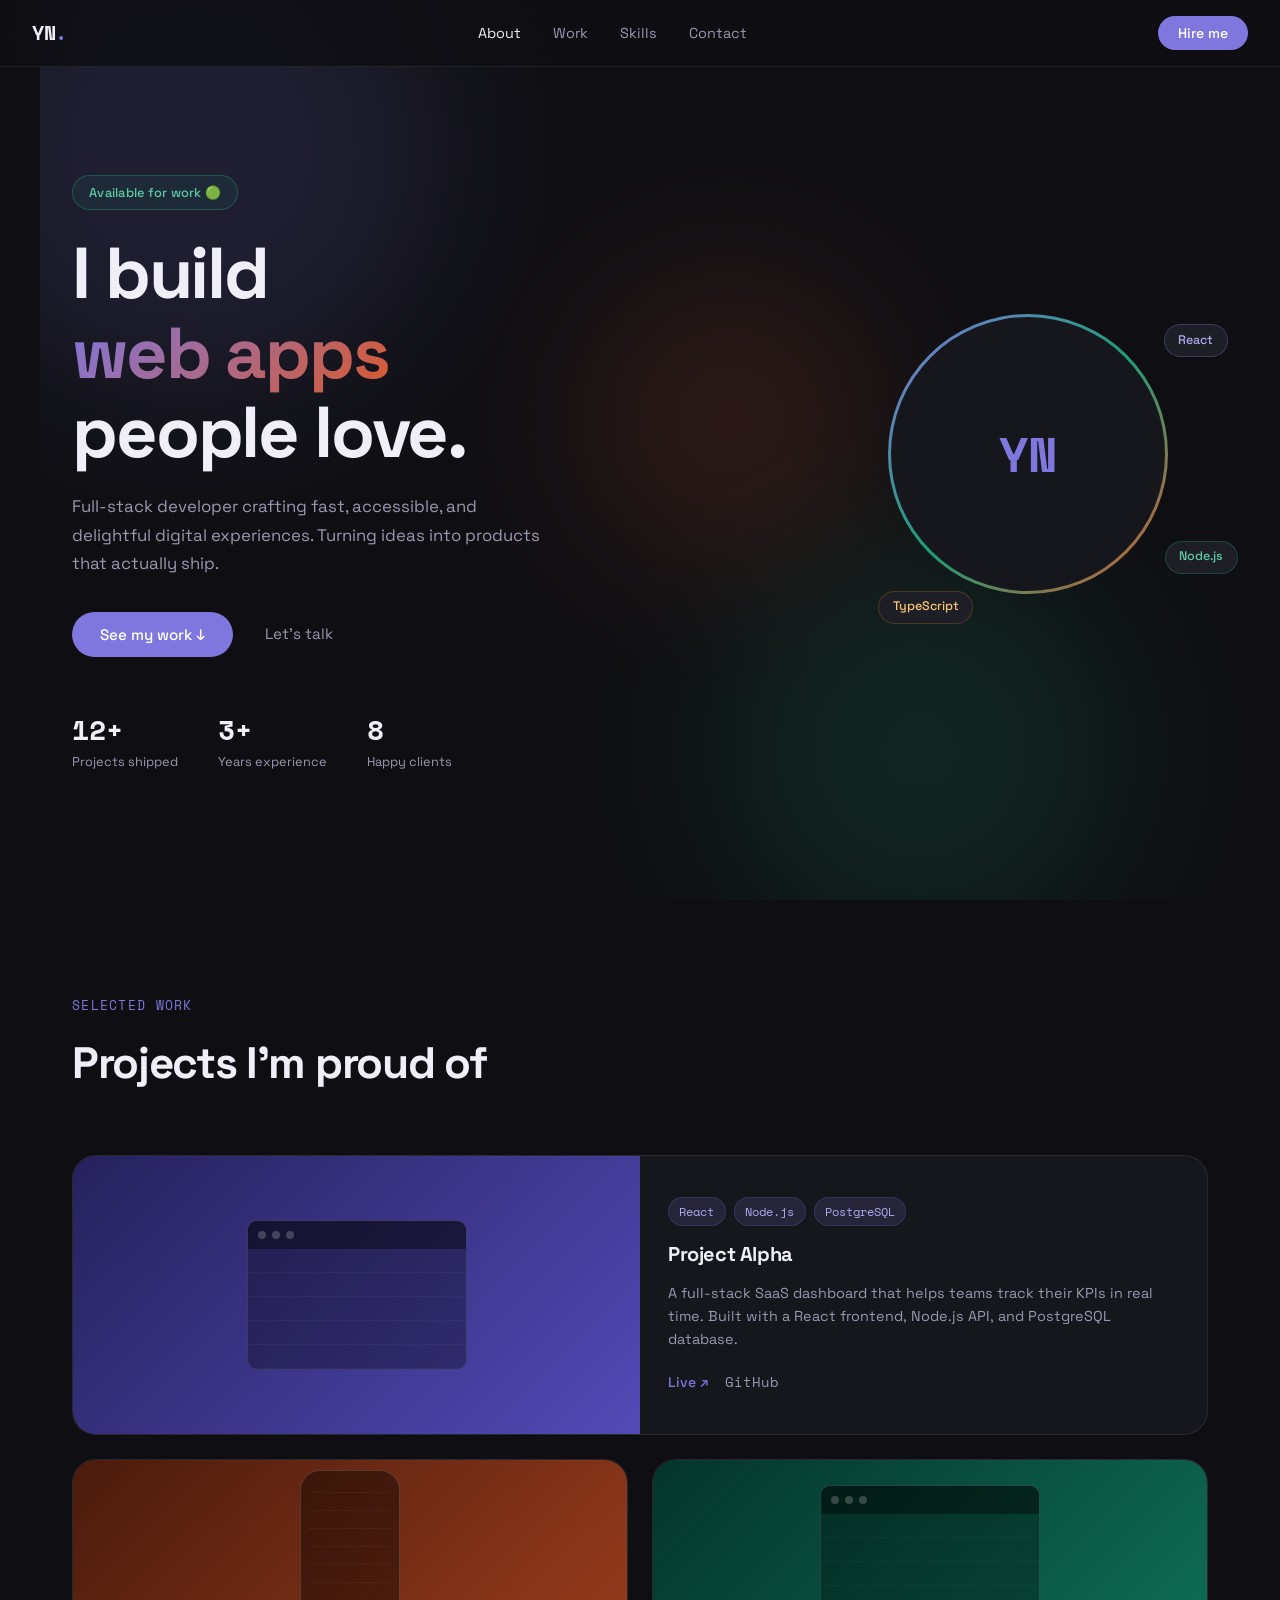
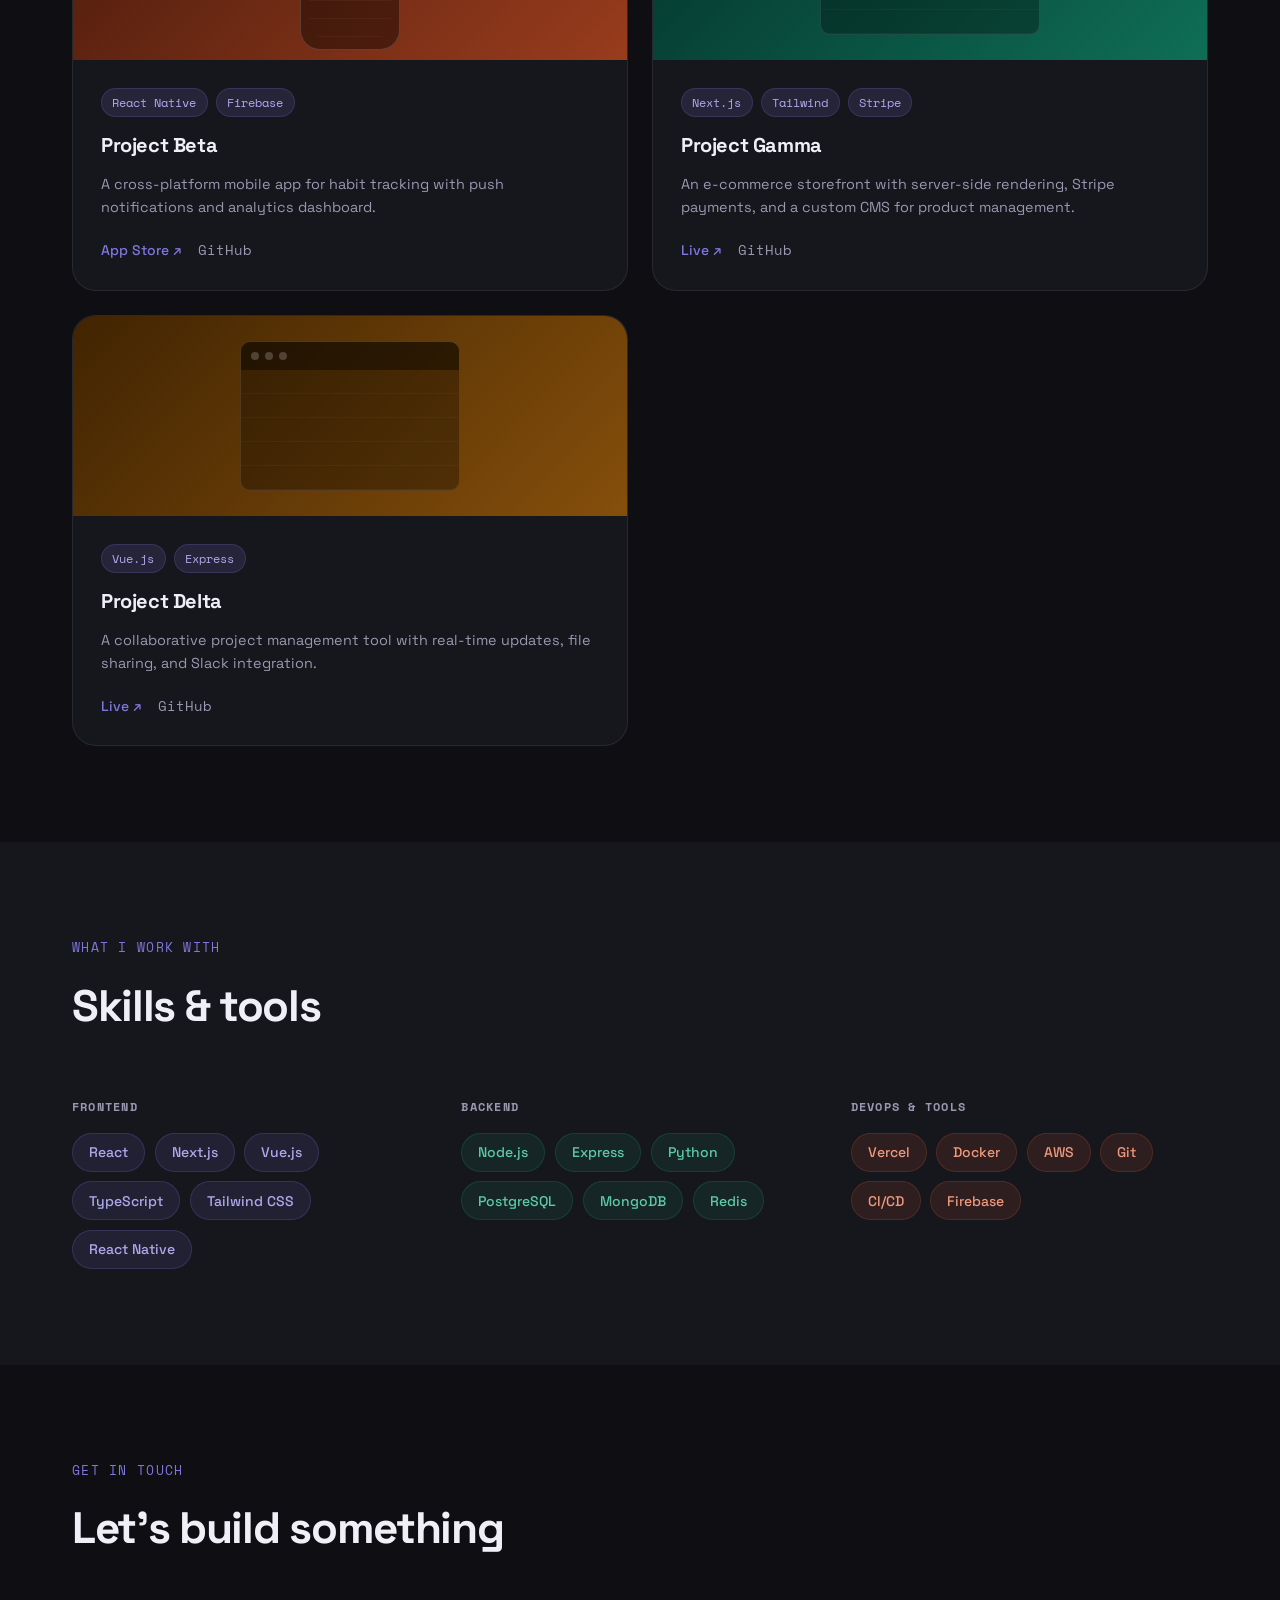
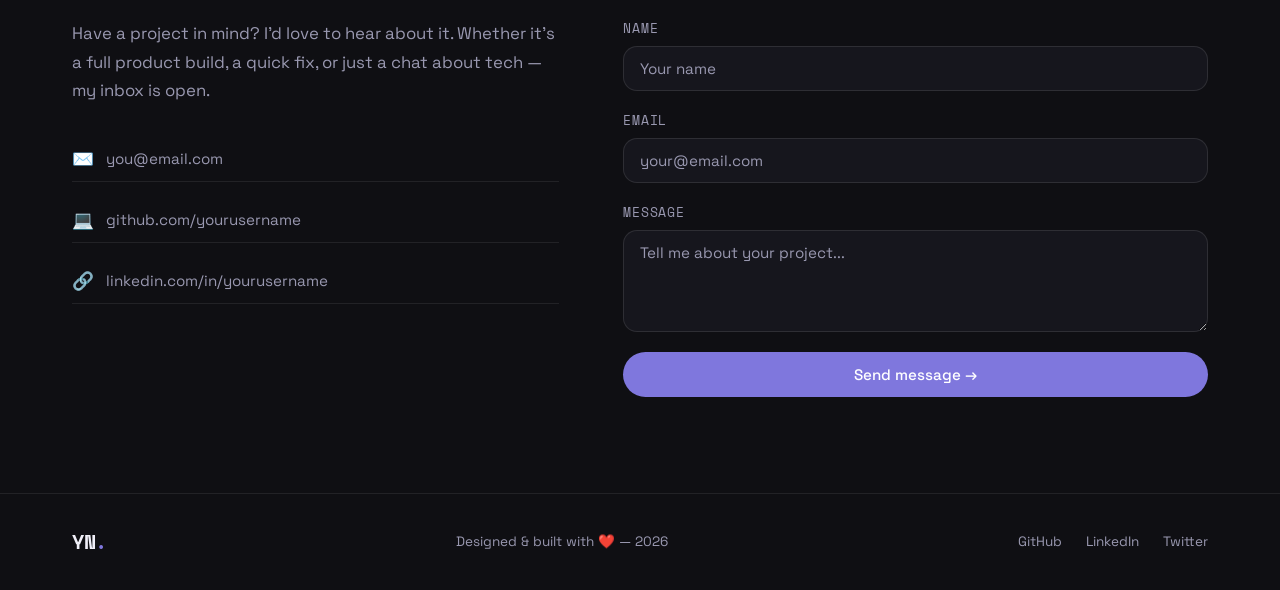
==== index.html @ 234649c4 "Initial portfolio website" ====
<!DOCTYPE html>
<html lang="en">
<head>
  <meta charset="UTF-8" />
  <meta name="viewport" content="width=device-width, initial-scale=1.0" />
  <title>Your Name — Developer Portfolio</title>
  <meta name="description" content="Web & App Developer crafting fast, beautiful digital experiences." />
  <link rel="preconnect" href="https://fonts.googleapis.com" />
  <link rel="preconnect" href="https://fonts.gstatic.com" crossorigin />
  <link href="https://fonts.googleapis.com/css2?family=Space+Grotesk:wght@400;500;700&family=Space+Mono:wght@400;700&display=swap" rel="stylesheet" />
  <link rel="stylesheet" href="style.css" />
</head>
<body>

  <!-- NAV -->
  <nav class="nav">
    <div class="nav-logo">YN<span class="dot">.</span></div>
    <ul class="nav-links">
      <li><a href="#about">About</a></li>
      <li><a href="#work">Work</a></li>
      <li><a href="#skills">Skills</a></li>
      <li><a href="#contact">Contact</a></li>
    </ul>
    <button class="nav-cta" onclick="document.getElementById('contact').scrollIntoView({behavior:'smooth'})">Hire me</button>
  </nav>

  <!-- HERO -->
  <section class="hero" id="about">
    <div class="hero-bg-blobs" aria-hidden="true">
      <div class="blob blob-1"></div>
      <div class="blob blob-2"></div>
      <div class="blob blob-3"></div>
    </div>
    <div class="hero-content">
      <div class="hero-badge">Available for work 🟢</div>
      <h1 class="hero-title">
        I build<br/>
        <span class="highlight-rotate" id="rotating-word">web apps</span><br/>
        people love.
      </h1>
      <p class="hero-sub">Full-stack developer crafting fast, accessible, and delightful digital experiences. Turning ideas into products that actually ship.</p>
      <div class="hero-actions">
        <button class="btn-primary" onclick="document.getElementById('work').scrollIntoView({behavior:'smooth'})">See my work ↓</button>
        <a href="#contact" class="btn-ghost">Let's talk</a>
      </div>
      <div class="hero-stats">
        <div class="stat"><span class="stat-num">12+</span><span class="stat-label">Projects shipped</span></div>
        <div class="stat"><span class="stat-num">3+</span><span class="stat-label">Years experience</span></div>
        <div class="stat"><span class="stat-num">8</span><span class="stat-label">Happy clients</span></div>
      </div>
    </div>
    <div class="hero-image">
      <div class="avatar-ring">
        <div class="avatar-inner">
          <!-- Replace src with your own photo -->
          <div class="avatar-placeholder">YN</div>
        </div>
      </div>
      <div class="floating-tag tag-1">React</div>
      <div class="floating-tag tag-2">Node.js</div>
      <div class="floating-tag tag-3">TypeScript</div>
    </div>
  </section>

  <!-- WORK -->
  <section class="section" id="work">
    <div class="container">
      <div class="section-header">
        <span class="section-label">Selected work</span>
        <h2 class="section-title">Projects I'm proud of</h2>
      </div>
      <div class="projects-grid">

        <article class="project-card project-featured">
          <div class="project-visual pv-purple">
            <div class="project-mockup">
              <div class="mock-browser">
                <div class="mock-bar"><span></span><span></span><span></span></div>
                <div class="mock-screen"></div>
              </div>
            </div>
          </div>
          <div class="project-info">
            <div class="project-tags">
              <span class="tag">React</span>
              <span class="tag">Node.js</span>
              <span class="tag">PostgreSQL</span>
            </div>
            <h3 class="project-title">Project Alpha</h3>
            <p class="project-desc">A full-stack SaaS dashboard that helps teams track their KPIs in real time. Built with a React frontend, Node.js API, and PostgreSQL database.</p>
            <div class="project-links">
              <a href="#" class="link-live">Live ↗</a>
              <a href="#" class="link-code">GitHub</a>
            </div>
          </div>
        </article>

        <article class="project-card">
          <div class="project-visual pv-coral">
            <div class="project-mockup">
              <div class="mock-phone">
                <div class="mock-phone-screen"></div>
              </div>
            </div>
          </div>
          <div class="project-info">
            <div class="project-tags">
              <span class="tag">React Native</span>
              <span class="tag">Firebase</span>
            </div>
            <h3 class="project-title">Project Beta</h3>
            <p class="project-desc">A cross-platform mobile app for habit tracking with push notifications and analytics dashboard.</p>
            <div class="project-links">
              <a href="#" class="link-live">App Store ↗</a>
              <a href="#" class="link-code">GitHub</a>
            </div>
          </div>
        </article>

        <article class="project-card">
          <div class="project-visual pv-teal">
            <div class="project-mockup">
              <div class="mock-browser">
                <div class="mock-bar"><span></span><span></span><span></span></div>
                <div class="mock-screen"></div>
              </div>
            </div>
          </div>
          <div class="project-info">
            <div class="project-tags">
              <span class="tag">Next.js</span>
              <span class="tag">Tailwind</span>
              <span class="tag">Stripe</span>
            </div>
            <h3 class="project-title">Project Gamma</h3>
            <p class="project-desc">An e-commerce storefront with server-side rendering, Stripe payments, and a custom CMS for product management.</p>
            <div class="project-links">
              <a href="#" class="link-live">Live ↗</a>
              <a href="#" class="link-code">GitHub</a>
            </div>
          </div>
        </article>

        <article class="project-card">
          <div class="project-visual pv-amber">
            <div class="project-mockup">
              <div class="mock-browser">
                <div class="mock-bar"><span></span><span></span><span></span></div>
                <div class="mock-screen"></div>
              </div>
            </div>
          </div>
          <div class="project-info">
            <div class="project-tags">
              <span class="tag">Vue.js</span>
              <span class="tag">Express</span>
            </div>
            <h3 class="project-title">Project Delta</h3>
            <p class="project-desc">A collaborative project management tool with real-time updates, file sharing, and Slack integration.</p>
            <div class="project-links">
              <a href="#" class="link-live">Live ↗</a>
              <a href="#" class="link-code">GitHub</a>
            </div>
          </div>
        </article>

      </div>
    </div>
  </section>

  <!-- SKILLS -->
  <section class="section section-dark" id="skills">
    <div class="container">
      <div class="section-header">
        <span class="section-label">What I work with</span>
        <h2 class="section-title">Skills & tools</h2>
      </div>
      <div class="skills-grid">
        <div class="skill-group">
          <h3 class="skill-group-title">Frontend</h3>
          <div class="skill-pills">
            <span class="pill pill-purple">React</span>
            <span class="pill pill-purple">Next.js</span>
            <span class="pill pill-purple">Vue.js</span>
            <span class="pill pill-purple">TypeScript</span>
            <span class="pill pill-purple">Tailwind CSS</span>
            <span class="pill pill-purple">React Native</span>
          </div>
        </div>
        <div class="skill-group">
          <h3 class="skill-group-title">Backend</h3>
          <div class="skill-pills">
            <span class="pill pill-teal">Node.js</span>
            <span class="pill pill-teal">Express</span>
            <span class="pill pill-teal">Python</span>
            <span class="pill pill-teal">PostgreSQL</span>
            <span class="pill pill-teal">MongoDB</span>
            <span class="pill pill-teal">Redis</span>
          </div>
        </div>
        <div class="skill-group">
          <h3 class="skill-group-title">DevOps & tools</h3>
          <div class="skill-pills">
            <span class="pill pill-coral">Vercel</span>
            <span class="pill pill-coral">Docker</span>
            <span class="pill pill-coral">AWS</span>
            <span class="pill pill-coral">Git</span>
            <span class="pill pill-coral">CI/CD</span>
            <span class="pill pill-coral">Firebase</span>
          </div>
        </div>
      </div>
    </div>
  </section>

  <!-- CONTACT -->
  <section class="section" id="contact">
    <div class="container">
      <div class="section-header">
        <span class="section-label">Get in touch</span>
        <h2 class="section-title">Let's build something</h2>
      </div>
      <div class="contact-layout">
        <div class="contact-text">
          <p>Have a project in mind? I'd love to hear about it. Whether it's a full product build, a quick fix, or just a chat about tech — my inbox is open.</p>
          <div class="contact-links">
            <a href="mailto:you@email.com" class="contact-item">
              <span class="contact-icon">✉️</span>
              <span>you@email.com</span>
            </a>
            <a href="https://github.com/yourusername" target="_blank" class="contact-item">
              <span class="contact-icon">💻</span>
              <span>github.com/yourusername</span>
            </a>
            <a href="https://linkedin.com/in/yourusername" target="_blank" class="contact-item">
              <span class="contact-icon">🔗</span>
              <span>linkedin.com/in/yourusername</span>
            </a>
          </div>
        </div>
        <form class="contact-form" onsubmit="handleSubmit(event)">
          <div class="form-group">
            <label for="name">Name</label>
            <input type="text" id="name" placeholder="Your name" required />
          </div>
          <div class="form-group">
            <label for="email">Email</label>
            <input type="email" id="email" placeholder="your@email.com" required />
          </div>
          <div class="form-group">
            <label for="message">Message</label>
            <textarea id="message" rows="4" placeholder="Tell me about your project..." required></textarea>
          </div>
          <button type="submit" class="btn-primary btn-full" id="submit-btn">Send message →</button>
          <p class="form-success" id="form-success">Thanks! I'll get back to you soon. 🎉</p>
        </form>
      </div>
    </div>
  </section>

  <!-- FOOTER -->
  <footer class="footer">
    <div class="container footer-inner">
      <span class="nav-logo">YN<span class="dot">.</span></span>
      <p>Designed & built with ❤️ — <span id="year"></span></p>
      <div class="footer-links">
        <a href="https://github.com/yourusername" target="_blank">GitHub</a>
        <a href="https://linkedin.com/in/yourusername" target="_blank">LinkedIn</a>
        <a href="https://twitter.com/yourusername" target="_blank">Twitter</a>
      </div>
    </div>
  </footer>

  <script src="script.js"></script>
</body>
</html>
---- style.css ----
/* ===== RESET & BASE ===== */
*, *::before, *::after { box-sizing: border-box; margin: 0; padding: 0; }

:root {
  --purple: #7F77DD;
  --purple-light: #EEEDFE;
  --purple-dark: #3C3489;
  --teal: #1D9E75;
  --teal-light: #E1F5EE;
  --coral: #D85A30;
  --coral-light: #FAECE7;
  --amber: #BA7517;
  --amber-light: #FAEEDA;
  --dark: #0f0f13;
  --dark-2: #16161d;
  --dark-3: #1e1e27;
  --text: #f0eff8;
  --text-muted: #9998b0;
  --border: rgba(255,255,255,0.08);
  --font: 'Space Grotesk', sans-serif;
  --mono: 'Space Mono', monospace;
  --radius: 14px;
  --radius-lg: 24px;
}

html { scroll-behavior: smooth; }

body {
  font-family: var(--font);
  background: var(--dark);
  color: var(--text);
  line-height: 1.6;
  overflow-x: hidden;
}

a { color: inherit; text-decoration: none; }
img { max-width: 100%; display: block; }

/* ===== NAV ===== */
.nav {
  position: fixed;
  top: 0; left: 0; right: 0;
  z-index: 100;
  display: flex;
  align-items: center;
  justify-content: space-between;
  padding: 1rem 2rem;
  background: rgba(15,15,19,0.85);
  backdrop-filter: blur(16px);
  border-bottom: 0.5px solid var(--border);
}

.nav-logo {
  font-family: var(--mono);
  font-size: 1.25rem;
  font-weight: 700;
  letter-spacing: -0.02em;
}

.dot { color: var(--purple); }

.nav-links {
  display: flex;
  list-style: none;
  gap: 2rem;
}

.nav-links a {
  font-size: 0.9rem;
  color: var(--text-muted);
  transition: color 0.2s;
}

.nav-links a:hover { color: var(--text); }

.nav-cta {
  background: var(--purple);
  color: #fff;
  border: none;
  padding: 0.5rem 1.25rem;
  border-radius: 100px;
  font-family: var(--font);
  font-size: 0.875rem;
  font-weight: 500;
  cursor: pointer;
  transition: background 0.2s, transform 0.15s;
}

.nav-cta:hover { background: var(--purple-dark); transform: translateY(-1px); }

/* ===== HERO ===== */
.hero {
  min-height: 100vh;
  display: flex;
  align-items: center;
  justify-content: space-between;
  padding: 7rem 2rem 4rem;
  max-width: 1200px;
  margin: 0 auto;
  gap: 3rem;
  position: relative;
  overflow: hidden;
}

.hero-bg-blobs { position: absolute; inset: 0; z-index: -1; pointer-events: none; }

.blob {
  position: absolute;
  border-radius: 50%;
  filter: blur(80px);
  opacity: 0.15;
}

.blob-1 {
  width: 500px; height: 500px;
  background: var(--purple);
  top: -100px; left: -100px;
  animation: blobFloat 8s ease-in-out infinite;
}

.blob-2 {
  width: 400px; height: 400px;
  background: var(--teal);
  bottom: -50px; right: 10%;
  animation: blobFloat 10s ease-in-out infinite reverse;
}

.blob-3 {
  width: 300px; height: 300px;
  background: var(--coral);
  top: 30%; right: 30%;
  animation: blobFloat 7s ease-in-out infinite 2s;
}

@keyframes blobFloat {
  0%, 100% { transform: translate(0, 0) scale(1); }
  33% { transform: translate(20px, -20px) scale(1.05); }
  66% { transform: translate(-15px, 15px) scale(0.97); }
}

.hero-content { flex: 1; max-width: 600px; }

.hero-badge {
  display: inline-flex;
  align-items: center;
  gap: 0.5rem;
  padding: 0.4rem 1rem;
  border-radius: 100px;
  border: 0.5px solid rgba(29,158,117,0.4);
  background: rgba(29,158,117,0.1);
  color: #5DCAA5;
  font-size: 0.8rem;
  font-weight: 500;
  margin-bottom: 1.5rem;
  letter-spacing: 0.02em;
}

.hero-title {
  font-size: clamp(2.5rem, 6vw, 4.5rem);
  font-weight: 700;
  line-height: 1.1;
  letter-spacing: -0.03em;
  margin-bottom: 1.25rem;
}

.highlight-rotate {
  background: linear-gradient(135deg, var(--purple) 0%, var(--coral) 100%);
  -webkit-background-clip: text;
  -webkit-text-fill-color: transparent;
  background-clip: text;
  display: inline-block;
}

.hero-sub {
  font-size: 1.05rem;
  color: var(--text-muted);
  max-width: 480px;
  margin-bottom: 2rem;
  line-height: 1.7;
}

.hero-actions {
  display: flex;
  align-items: center;
  gap: 1rem;
  margin-bottom: 3rem;
}

.btn-primary {
  background: var(--purple);
  color: #fff;
  border: none;
  padding: 0.8rem 1.75rem;
  border-radius: 100px;
  font-family: var(--font);
  font-size: 0.95rem;
  font-weight: 500;
  cursor: pointer;
  transition: all 0.2s;
}

.btn-primary:hover { background: var(--purple-dark); transform: translateY(-2px); }

.btn-ghost {
  color: var(--text-muted);
  font-size: 0.95rem;
  padding: 0.8rem 1rem;
  border-radius: 100px;
  transition: color 0.2s;
}

.btn-ghost:hover { color: var(--text); }

.btn-full { width: 100%; text-align: center; }

.hero-stats {
  display: flex;
  gap: 2.5rem;
}

.stat { display: flex; flex-direction: column; }
.stat-num { font-size: 1.75rem; font-weight: 700; font-family: var(--mono); color: var(--text); }
.stat-label { font-size: 0.8rem; color: var(--text-muted); }

/* ===== HERO IMAGE ===== */
.hero-image {
  flex-shrink: 0;
  position: relative;
  width: 320px;
  height: 320px;
}

.avatar-ring {
  width: 280px;
  height: 280px;
  border-radius: 50%;
  background: linear-gradient(135deg, var(--purple), var(--teal), var(--coral));
  padding: 3px;
  animation: ringRotate 8s linear infinite;
}

@keyframes ringRotate {
  from { filter: hue-rotate(0deg); }
  to { filter: hue-rotate(360deg); }
}

.avatar-inner {
  width: 100%;
  height: 100%;
  border-radius: 50%;
  background: var(--dark-2);
  display: flex;
  align-items: center;
  justify-content: center;
  overflow: hidden;
}

.avatar-inner img { width: 100%; height: 100%; object-fit: cover; }

.avatar-placeholder {
  font-family: var(--mono);
  font-size: 3rem;
  font-weight: 700;
  color: var(--purple);
}

.floating-tag {
  position: absolute;
  background: var(--dark-3);
  border: 0.5px solid var(--border);
  border-radius: 100px;
  padding: 0.35rem 0.85rem;
  font-size: 0.78rem;
  font-weight: 500;
  white-space: nowrap;
  animation: tagFloat 4s ease-in-out infinite;
}

.tag-1 { top: 10px; right: -20px; color: #AFA9EC; border-color: rgba(127,119,221,0.3); animation-delay: 0s; }
.tag-2 { bottom: 60px; right: -30px; color: #5DCAA5; border-color: rgba(29,158,117,0.3); animation-delay: 1.5s; }
.tag-3 { bottom: 10px; left: -10px; color: #FAC775; border-color: rgba(186,117,23,0.3); animation-delay: 0.75s; }

@keyframes tagFloat {
  0%, 100% { transform: translateY(0); }
  50% { transform: translateY(-8px); }
}

/* ===== SECTION BASE ===== */
.section { padding: 6rem 0; }
.section-dark { background: var(--dark-2); }

.container { max-width: 1200px; margin: 0 auto; padding: 0 2rem; }

.section-header { margin-bottom: 3.5rem; }

.section-label {
  font-family: var(--mono);
  font-size: 0.8rem;
  color: var(--purple);
  letter-spacing: 0.1em;
  text-transform: uppercase;
  display: block;
  margin-bottom: 0.75rem;
}

.section-title {
  font-size: clamp(1.75rem, 4vw, 2.75rem);
  font-weight: 700;
  letter-spacing: -0.03em;
  color: var(--text);
}

/* ===== PROJECTS ===== */
.projects-grid {
  display: grid;
  grid-template-columns: repeat(2, 1fr);
  gap: 1.5rem;
}

.project-card {
  background: var(--dark-2);
  border: 0.5px solid var(--border);
  border-radius: var(--radius-lg);
  overflow: hidden;
  transition: transform 0.25s, border-color 0.25s;
}

.project-card:hover { transform: translateY(-4px); border-color: rgba(127,119,221,0.3); }

.project-featured {
  grid-column: 1 / -1;
  display: grid;
  grid-template-columns: 1fr 1fr;
  min-height: 280px;
}

.project-visual {
  min-height: 200px;
  display: flex;
  align-items: center;
  justify-content: center;
  position: relative;
  overflow: hidden;
}

.pv-purple { background: linear-gradient(135deg, #26215C, #534AB7); }
.pv-coral  { background: linear-gradient(135deg, #4A1B0C, #993C1D); }
.pv-teal   { background: linear-gradient(135deg, #04342C, #0F6E56); }
.pv-amber  { background: linear-gradient(135deg, #412402, #854F0B); }

.project-info { padding: 1.75rem; display: flex; flex-direction: column; justify-content: center; gap: 0.75rem; }

.project-tags { display: flex; flex-wrap: wrap; gap: 0.5rem; }

.tag {
  font-size: 0.75rem;
  padding: 0.25rem 0.65rem;
  border-radius: 100px;
  background: rgba(127,119,221,0.15);
  color: #AFA9EC;
  border: 0.5px solid rgba(127,119,221,0.2);
  font-family: var(--mono);
}

.project-title { font-size: 1.25rem; font-weight: 700; letter-spacing: -0.02em; }
.project-desc { font-size: 0.9rem; color: var(--text-muted); line-height: 1.6; }

.project-links { display: flex; align-items: center; gap: 1rem; margin-top: 0.5rem; }

.link-live {
  font-size: 0.875rem;
  font-weight: 500;
  color: var(--purple);
  transition: color 0.2s;
}

.link-live:hover { color: #AFA9EC; }

.link-code {
  font-size: 0.875rem;
  color: var(--text-muted);
  font-family: var(--mono);
  transition: color 0.2s;
}

.link-code:hover { color: var(--text); }

/* ===== MOCK BROWSER ===== */
.mock-browser {
  width: 220px;
  background: rgba(0,0,0,0.3);
  border-radius: 10px;
  overflow: hidden;
  border: 0.5px solid rgba(255,255,255,0.1);
}

.mock-bar {
  height: 28px;
  background: rgba(0,0,0,0.4);
  display: flex;
  align-items: center;
  padding: 0 10px;
  gap: 6px;
}

.mock-bar span {
  width: 8px; height: 8px;
  border-radius: 50%;
  background: rgba(255,255,255,0.2);
}

.mock-screen {
  height: 120px;
  background: repeating-linear-gradient(0deg, rgba(255,255,255,0.03) 0px, rgba(255,255,255,0.03) 1px, transparent 1px, transparent 24px);
}

.mock-phone {
  width: 100px;
  height: 180px;
  background: rgba(0,0,0,0.4);
  border-radius: 20px;
  border: 0.5px solid rgba(255,255,255,0.15);
  padding: 12px 8px;
}

.mock-phone-screen {
  width: 100%;
  height: 100%;
  border-radius: 12px;
  background: repeating-linear-gradient(0deg, rgba(255,255,255,0.04) 0px, rgba(255,255,255,0.04) 1px, transparent 1px, transparent 18px);
}

/* ===== SKILLS ===== */
.skills-grid {
  display: grid;
  grid-template-columns: repeat(3, 1fr);
  gap: 2rem;
}

.skill-group-title {
  font-family: var(--mono);
  font-size: 0.78rem;
  text-transform: uppercase;
  letter-spacing: 0.1em;
  color: var(--text-muted);
  margin-bottom: 1rem;
}

.skill-pills { display: flex; flex-wrap: wrap; gap: 0.6rem; }

.pill {
  padding: 0.45rem 1rem;
  border-radius: 100px;
  font-size: 0.875rem;
  font-weight: 500;
  border: 0.5px solid transparent;
  transition: transform 0.2s;
  cursor: default;
}

.pill:hover { transform: translateY(-2px); }

.pill-purple { background: rgba(127,119,221,0.12); color: #AFA9EC; border-color: rgba(127,119,221,0.2); }
.pill-teal   { background: rgba(29,158,117,0.12);  color: #5DCAA5; border-color: rgba(29,158,117,0.2); }
.pill-coral  { background: rgba(216,90,48,0.12);   color: #F0997B; border-color: rgba(216,90,48,0.2); }

/* ===== CONTACT ===== */
.contact-layout {
  display: grid;
  grid-template-columns: 1fr 1.2fr;
  gap: 4rem;
  align-items: start;
}

.contact-text p {
  font-size: 1.05rem;
  color: var(--text-muted);
  line-height: 1.7;
  margin-bottom: 2rem;
}

.contact-links { display: flex; flex-direction: column; gap: 1rem; }

.contact-item {
  display: flex;
  align-items: center;
  gap: 0.75rem;
  font-size: 0.95rem;
  color: var(--text-muted);
  transition: color 0.2s;
  padding: 0.5rem 0;
  border-bottom: 0.5px solid var(--border);
}

.contact-item:hover { color: var(--text); }
.contact-icon { font-size: 1.1rem; }

.contact-form { display: flex; flex-direction: column; gap: 1.25rem; }

.form-group { display: flex; flex-direction: column; gap: 0.4rem; }

.form-group label {
  font-size: 0.8rem;
  font-weight: 500;
  color: var(--text-muted);
  text-transform: uppercase;
  letter-spacing: 0.06em;
  font-family: var(--mono);
}

.form-group input,
.form-group textarea {
  background: var(--dark-2);
  border: 0.5px solid rgba(255,255,255,0.1);
  border-radius: var(--radius);
  padding: 0.75rem 1rem;
  font-family: var(--font);
  font-size: 0.95rem;
  color: var(--text);
  outline: none;
  transition: border-color 0.2s;
  resize: vertical;
}

.form-group input::placeholder,
.form-group textarea::placeholder { color: var(--text-muted); }

.form-group input:focus,
.form-group textarea:focus { border-color: var(--purple); }

.form-success {
  display: none;
  text-align: center;
  color: #5DCAA5;
  font-size: 0.9rem;
  padding: 0.75rem;
  background: rgba(29,158,117,0.1);
  border-radius: var(--radius);
  border: 0.5px solid rgba(29,158,117,0.2);
}

/* ===== FOOTER ===== */
.footer {
  border-top: 0.5px solid var(--border);
  padding: 2rem 0;
}

.footer-inner {
  display: flex;
  align-items: center;
  justify-content: space-between;
  flex-wrap: wrap;
  gap: 1rem;
}

.footer p { font-size: 0.85rem; color: var(--text-muted); }

.footer-links {
  display: flex;
  gap: 1.5rem;
}

.footer-links a {
  font-size: 0.85rem;
  color: var(--text-muted);
  transition: color 0.2s;
}

.footer-links a:hover { color: var(--text); }

/* ===== RESPONSIVE ===== */
@media (max-width: 900px) {
  .hero { flex-direction: column; text-align: center; padding-top: 6rem; }
  .hero-sub, .hero-actions, .hero-stats { justify-content: center; }
  .hero-image { width: 240px; height: 240px; }
  .avatar-ring { width: 210px; height: 210px; }
  .projects-grid { grid-template-columns: 1fr; }
  .project-featured { grid-template-columns: 1fr; }
  .skills-grid { grid-template-columns: 1fr; gap: 2.5rem; }
  .contact-layout { grid-template-columns: 1fr; gap: 2.5rem; }
}

@media (max-width: 600px) {
  .nav-links { display: none; }
  .hero-stats { gap: 1.5rem; }
  .hero-actions { flex-direction: column; align-items: stretch; text-align: center; }
  .footer-inner { flex-direction: column; align-items: flex-start; }
}

/* ===== SCROLL REVEAL ===== */
.reveal {
  opacity: 0;
  transform: translateY(24px);
  transition: opacity 0.6s ease, transform 0.6s ease;
}

.reveal.visible {
  opacity: 1;
  transform: translateY(0);
}
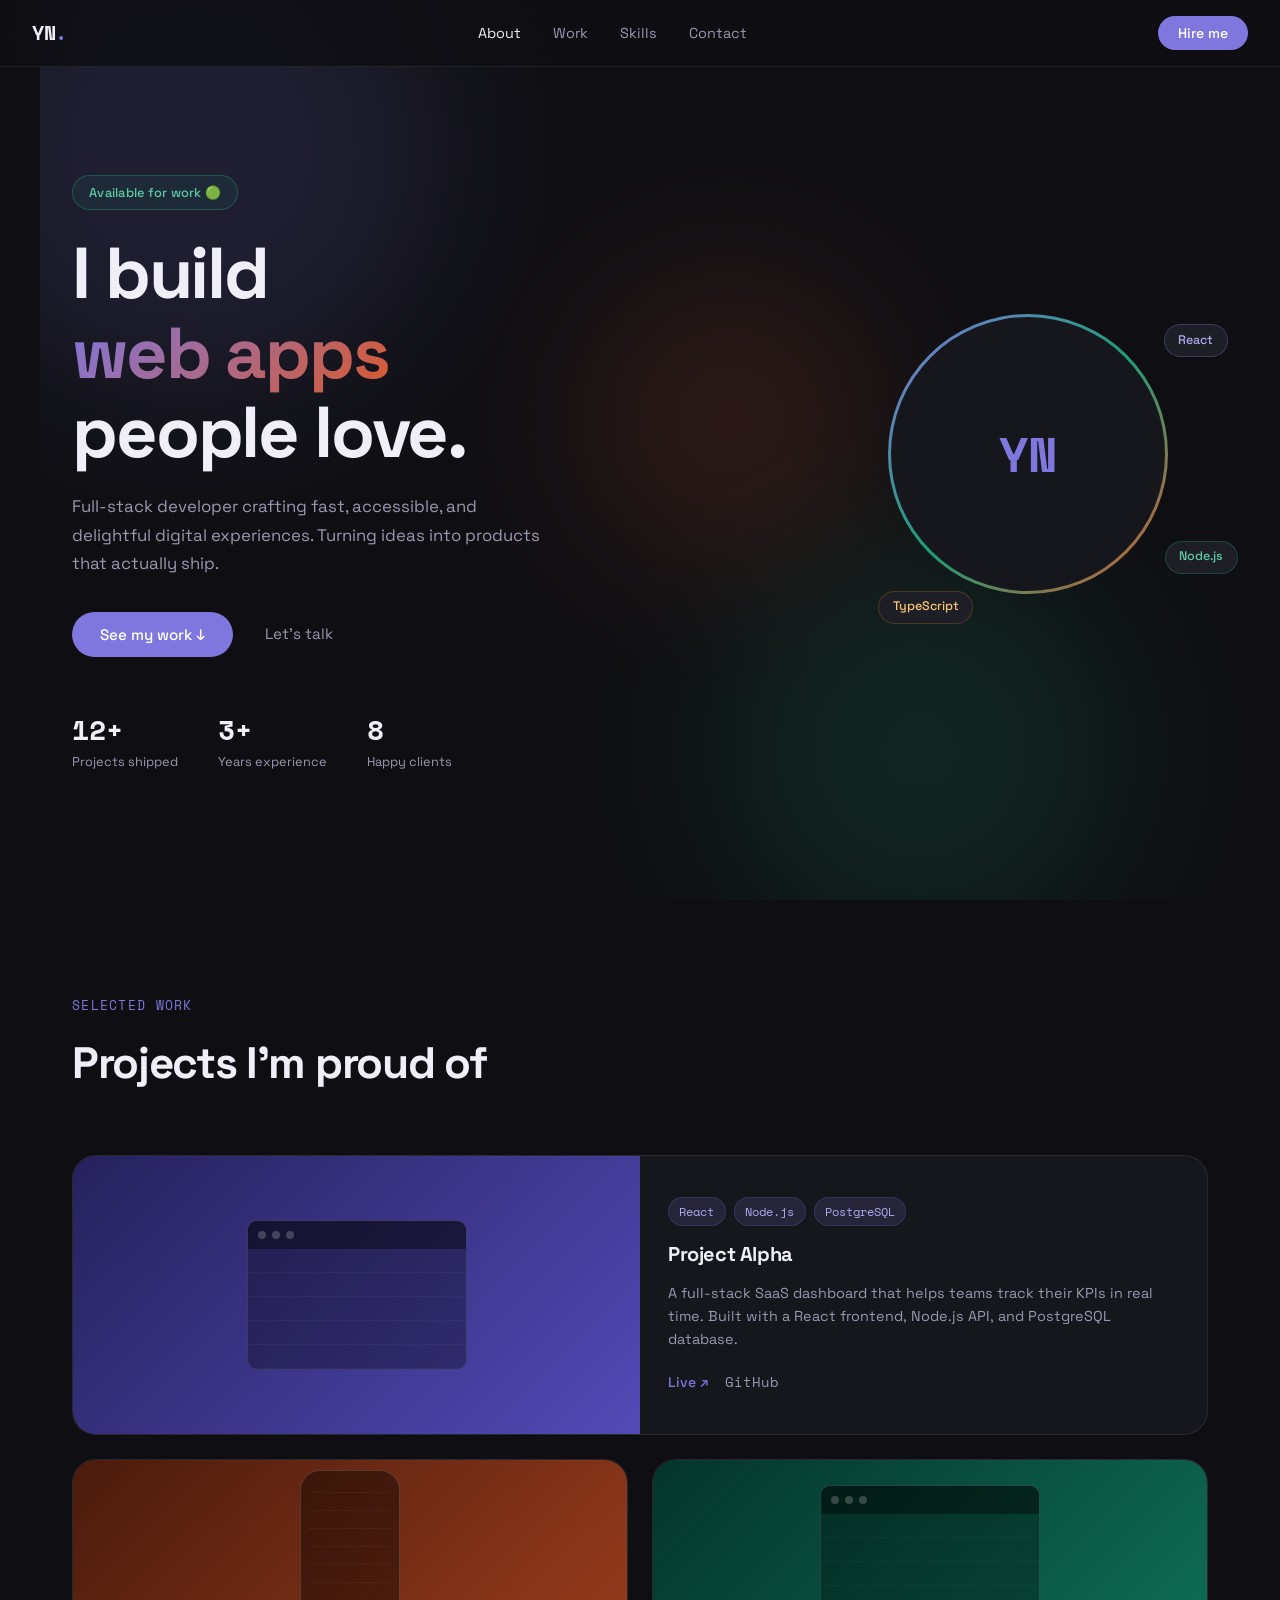
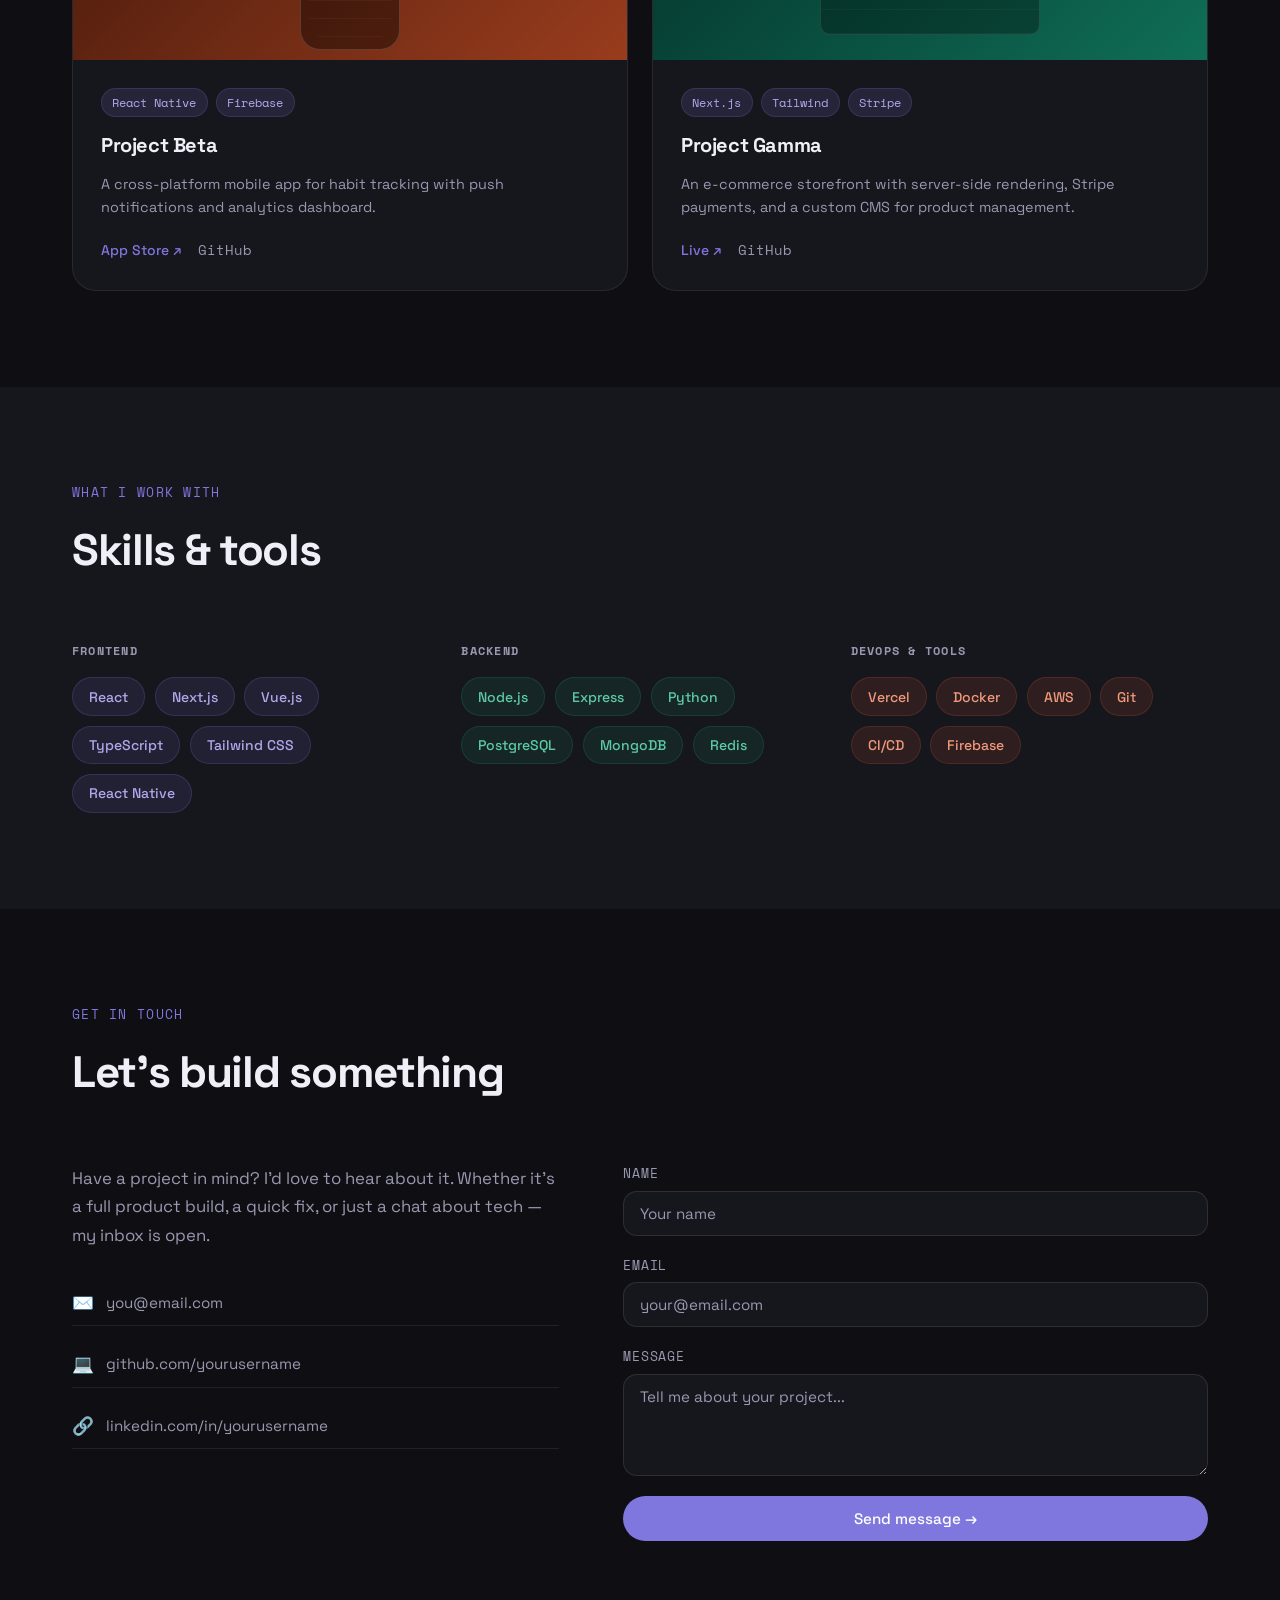
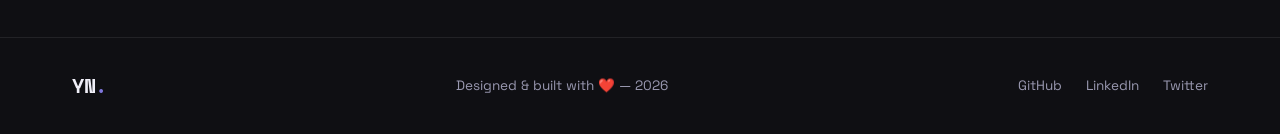
==== commit 69969d2d: "Replace portfolio with new single-page version" ====
--- a/index.html
+++ b/index.html
@@ -8,11 +8,167 @@
   <link rel="preconnect" href="https://fonts.googleapis.com" />
   <link rel="preconnect" href="https://fonts.gstatic.com" crossorigin />
   <link href="https://fonts.googleapis.com/css2?family=Space+Grotesk:wght@400;500;700&family=Space+Mono:wght@400;700&display=swap" rel="stylesheet" />
-  <link rel="stylesheet" href="style.css" />
+  <style>
+*, *::before, *::after { box-sizing: border-box; margin: 0; padding: 0; }
+:root {
+  --purple: #7F77DD; --purple-light: #EEEDFE; --purple-dark: #3C3489;
+  --teal: #1D9E75; --teal-light: #E1F5EE;
+  --coral: #D85A30; --coral-light: #FAECE7;
+  --amber: #BA7517; --amber-light: #FAEEDA;
+  --dark: #0f0f13; --dark-2: #16161d; --dark-3: #1e1e27;
+  --text: #f0eff8; --text-muted: #9998b0;
+  --border: rgba(255,255,255,0.08);
+  --font: 'Space Grotesk', sans-serif;
+  --mono: 'Space Mono', monospace;
+  --radius: 14px; --radius-lg: 24px;
+}
+html { scroll-behavior: smooth; }
+body { font-family: var(--font); background: var(--dark); color: var(--text); line-height: 1.6; overflow-x: hidden; }
+a { color: inherit; text-decoration: none; }
+img { max-width: 100%; display: block; }
+
+/* NAV */
+.nav { position: fixed; top: 0; left: 0; right: 0; z-index: 100; display: flex; align-items: center; justify-content: space-between; padding: 1rem 2rem; background: rgba(15,15,19,0.85); backdrop-filter: blur(16px); border-bottom: 0.5px solid var(--border); }
+.nav-logo { font-family: var(--mono); font-size: 1.25rem; font-weight: 700; letter-spacing: -0.02em; }
+.dot { color: var(--purple); }
+.nav-links { display: flex; list-style: none; gap: 2rem; }
+.nav-links a { font-size: 0.9rem; color: var(--text-muted); transition: color 0.2s; }
+.nav-links a:hover { color: var(--text); }
+.nav-cta { background: var(--purple); color: #fff; border: none; padding: 0.5rem 1.25rem; border-radius: 100px; font-family: var(--font); font-size: 0.875rem; font-weight: 500; cursor: pointer; transition: background 0.2s, transform 0.15s; }
+.nav-cta:hover { background: var(--purple-dark); transform: translateY(-1px); }
+
+/* HERO */
+.hero { min-height: 100vh; display: flex; align-items: center; justify-content: space-between; padding: 7rem 2rem 4rem; max-width: 1200px; margin: 0 auto; gap: 3rem; position: relative; overflow: hidden; }
+.hero-bg-blobs { position: absolute; inset: 0; z-index: -1; pointer-events: none; }
+.blob { position: absolute; border-radius: 50%; filter: blur(80px); opacity: 0.15; }
+.blob-1 { width: 500px; height: 500px; background: var(--purple); top: -100px; left: -100px; animation: blobFloat 8s ease-in-out infinite; }
+.blob-2 { width: 400px; height: 400px; background: var(--teal); bottom: -50px; right: 10%; animation: blobFloat 10s ease-in-out infinite reverse; }
+.blob-3 { width: 300px; height: 300px; background: var(--coral); top: 30%; right: 30%; animation: blobFloat 7s ease-in-out infinite 2s; }
+@keyframes blobFloat { 0%, 100% { transform: translate(0,0) scale(1); } 33% { transform: translate(20px,-20px) scale(1.05); } 66% { transform: translate(-15px,15px) scale(0.97); } }
+.hero-content { flex: 1; max-width: 600px; }
+.hero-badge { display: inline-flex; align-items: center; gap: 0.5rem; padding: 0.4rem 1rem; border-radius: 100px; border: 0.5px solid rgba(29,158,117,0.4); background: rgba(29,158,117,0.1); color: #5DCAA5; font-size: 0.8rem; font-weight: 500; margin-bottom: 1.5rem; letter-spacing: 0.02em; }
+.hero-title { font-size: clamp(2.5rem, 6vw, 4.5rem); font-weight: 700; line-height: 1.1; letter-spacing: -0.03em; margin-bottom: 1.25rem; }
+.highlight-rotate { background: linear-gradient(135deg, var(--purple) 0%, var(--coral) 100%); -webkit-background-clip: text; -webkit-text-fill-color: transparent; background-clip: text; display: inline-block; }
+.hero-sub { font-size: 1.05rem; color: var(--text-muted); max-width: 480px; margin-bottom: 2rem; line-height: 1.7; }
+.hero-actions { display: flex; align-items: center; gap: 1rem; margin-bottom: 3rem; }
+.btn-primary { background: var(--purple); color: #fff; border: none; padding: 0.8rem 1.75rem; border-radius: 100px; font-family: var(--font); font-size: 0.95rem; font-weight: 500; cursor: pointer; transition: all 0.2s; }
+.btn-primary:hover { background: var(--purple-dark); transform: translateY(-2px); }
+.btn-ghost { color: var(--text-muted); font-size: 0.95rem; padding: 0.8rem 1rem; border-radius: 100px; transition: color 0.2s; }
+.btn-ghost:hover { color: var(--text); }
+.btn-full { width: 100%; text-align: center; }
+.hero-stats { display: flex; gap: 2.5rem; }
+.stat { display: flex; flex-direction: column; }
+.stat-num { font-size: 1.75rem; font-weight: 700; font-family: var(--mono); color: var(--text); }
+.stat-label { font-size: 0.8rem; color: var(--text-muted); }
+
+/* HERO IMAGE */
+.hero-image { flex-shrink: 0; position: relative; width: 320px; height: 320px; }
+.avatar-ring { width: 280px; height: 280px; border-radius: 50%; background: linear-gradient(135deg, var(--purple), var(--teal), var(--coral)); padding: 3px; animation: ringRotate 8s linear infinite; }
+@keyframes ringRotate { from { filter: hue-rotate(0deg); } to { filter: hue-rotate(360deg); } }
+.avatar-inner { width: 100%; height: 100%; border-radius: 50%; background: var(--dark-2); display: flex; align-items: center; justify-content: center; overflow: hidden; }
+.avatar-inner img { width: 100%; height: 100%; object-fit: cover; }
+.avatar-placeholder { font-family: var(--mono); font-size: 3rem; font-weight: 700; color: var(--purple); }
+.floating-tag { position: absolute; background: var(--dark-3); border: 0.5px solid var(--border); border-radius: 100px; padding: 0.35rem 0.85rem; font-size: 0.78rem; font-weight: 500; white-space: nowrap; animation: tagFloat 4s ease-in-out infinite; }
+.tag-1 { top: 10px; right: -20px; color: #AFA9EC; border-color: rgba(127,119,221,0.3); animation-delay: 0s; }
+.tag-2 { bottom: 60px; right: -30px; color: #5DCAA5; border-color: rgba(29,158,117,0.3); animation-delay: 1.5s; }
+.tag-3 { bottom: 10px; left: -10px; color: #FAC775; border-color: rgba(186,117,23,0.3); animation-delay: 0.75s; }
+@keyframes tagFloat { 0%, 100% { transform: translateY(0); } 50% { transform: translateY(-8px); } }
+
+/* SECTIONS */
+.section { padding: 6rem 0; }
+.section-dark { background: var(--dark-2); }
+.container { max-width: 1200px; margin: 0 auto; padding: 0 2rem; }
+.section-header { margin-bottom: 3.5rem; }
+.section-label { font-family: var(--mono); font-size: 0.8rem; color: var(--purple); letter-spacing: 0.1em; text-transform: uppercase; display: block; margin-bottom: 0.75rem; }
+.section-title { font-size: clamp(1.75rem, 4vw, 2.75rem); font-weight: 700; letter-spacing: -0.03em; color: var(--text); }
+
+/* PROJECTS */
+.projects-grid { display: grid; grid-template-columns: repeat(2, 1fr); gap: 1.5rem; }
+.project-card { background: var(--dark-2); border: 0.5px solid var(--border); border-radius: var(--radius-lg); overflow: hidden; transition: transform 0.25s, border-color 0.25s; }
+.project-card:hover { transform: translateY(-4px); border-color: rgba(127,119,221,0.3); }
+.project-featured { grid-column: 1 / -1; display: grid; grid-template-columns: 1fr 1fr; min-height: 280px; }
+.project-visual { min-height: 200px; display: flex; align-items: center; justify-content: center; position: relative; overflow: hidden; }
+.pv-purple { background: linear-gradient(135deg, #26215C, #534AB7); }
+.pv-coral  { background: linear-gradient(135deg, #4A1B0C, #993C1D); }
+.pv-teal   { background: linear-gradient(135deg, #04342C, #0F6E56); }
+.pv-amber  { background: linear-gradient(135deg, #412402, #854F0B); }
+.project-info { padding: 1.75rem; display: flex; flex-direction: column; justify-content: center; gap: 0.75rem; }
+.project-tags { display: flex; flex-wrap: wrap; gap: 0.5rem; }
+.tag { font-size: 0.75rem; padding: 0.25rem 0.65rem; border-radius: 100px; background: rgba(127,119,221,0.15); color: #AFA9EC; border: 0.5px solid rgba(127,119,221,0.2); font-family: var(--mono); }
+.project-title { font-size: 1.25rem; font-weight: 700; letter-spacing: -0.02em; }
+.project-desc { font-size: 0.9rem; color: var(--text-muted); line-height: 1.6; }
+.project-links { display: flex; align-items: center; gap: 1rem; margin-top: 0.5rem; }
+.link-live { font-size: 0.875rem; font-weight: 500; color: var(--purple); transition: color 0.2s; }
+.link-live:hover { color: #AFA9EC; }
+.link-code { font-size: 0.875rem; color: var(--text-muted); font-family: var(--mono); transition: color 0.2s; }
+.link-code:hover { color: var(--text); }
+
+/* MOCK UIs */
+.mock-browser { width: 220px; background: rgba(0,0,0,0.3); border-radius: 10px; overflow: hidden; border: 0.5px solid rgba(255,255,255,0.1); }
+.mock-bar { height: 28px; background: rgba(0,0,0,0.4); display: flex; align-items: center; padding: 0 10px; gap: 6px; }
+.mock-bar span { width: 8px; height: 8px; border-radius: 50%; background: rgba(255,255,255,0.2); }
+.mock-screen { height: 120px; background: repeating-linear-gradient(0deg, rgba(255,255,255,0.03) 0px, rgba(255,255,255,0.03) 1px, transparent 1px, transparent 24px); }
+.mock-phone { width: 100px; height: 180px; background: rgba(0,0,0,0.4); border-radius: 20px; border: 0.5px solid rgba(255,255,255,0.15); padding: 12px 8px; }
+.mock-phone-screen { width: 100%; height: 100%; border-radius: 12px; background: repeating-linear-gradient(0deg, rgba(255,255,255,0.04) 0px, rgba(255,255,255,0.04) 1px, transparent 1px, transparent 18px); }
+
+/* SKILLS */
+.skills-grid { display: grid; grid-template-columns: repeat(3, 1fr); gap: 2rem; }
+.skill-group-title { font-family: var(--mono); font-size: 0.78rem; text-transform: uppercase; letter-spacing: 0.1em; color: var(--text-muted); margin-bottom: 1rem; }
+.skill-pills { display: flex; flex-wrap: wrap; gap: 0.6rem; }
+.pill { padding: 0.45rem 1rem; border-radius: 100px; font-size: 0.875rem; font-weight: 500; border: 0.5px solid transparent; transition: transform 0.2s; cursor: default; }
+.pill:hover { transform: translateY(-2px); }
+.pill-purple { background: rgba(127,119,221,0.12); color: #AFA9EC; border-color: rgba(127,119,221,0.2); }
+.pill-teal   { background: rgba(29,158,117,0.12); color: #5DCAA5; border-color: rgba(29,158,117,0.2); }
+.pill-coral  { background: rgba(216,90,48,0.12); color: #F0997B; border-color: rgba(216,90,48,0.2); }
+
+/* CONTACT */
+.contact-layout { display: grid; grid-template-columns: 1fr 1.2fr; gap: 4rem; align-items: start; }
+.contact-text p { font-size: 1.05rem; color: var(--text-muted); line-height: 1.7; margin-bottom: 2rem; }
+.contact-links { display: flex; flex-direction: column; gap: 1rem; }
+.contact-item { display: flex; align-items: center; gap: 0.75rem; font-size: 0.95rem; color: var(--text-muted); transition: color 0.2s; padding: 0.5rem 0; border-bottom: 0.5px solid var(--border); }
+.contact-item:hover { color: var(--text); }
+.contact-icon { font-size: 1.1rem; }
+.contact-form { display: flex; flex-direction: column; gap: 1.25rem; }
+.form-group { display: flex; flex-direction: column; gap: 0.4rem; }
+.form-group label { font-size: 0.8rem; font-weight: 500; color: var(--text-muted); text-transform: uppercase; letter-spacing: 0.06em; font-family: var(--mono); }
+.form-group input, .form-group textarea { background: var(--dark-2); border: 0.5px solid rgba(255,255,255,0.1); border-radius: var(--radius); padding: 0.75rem 1rem; font-family: var(--font); font-size: 0.95rem; color: var(--text); outline: none; transition: border-color 0.2s; resize: vertical; }
+.form-group input::placeholder, .form-group textarea::placeholder { color: var(--text-muted); }
+.form-group input:focus, .form-group textarea:focus { border-color: var(--purple); }
+.form-success { display: none; text-align: center; color: #5DCAA5; font-size: 0.9rem; padding: 0.75rem; background: rgba(29,158,117,0.1); border-radius: var(--radius); border: 0.5px solid rgba(29,158,117,0.2); }
+
+/* FOOTER */
+.footer { border-top: 0.5px solid var(--border); padding: 2rem 0; }
+.footer-inner { display: flex; align-items: center; justify-content: space-between; flex-wrap: wrap; gap: 1rem; }
+.footer p { font-size: 0.85rem; color: var(--text-muted); }
+.footer-links { display: flex; gap: 1.5rem; }
+.footer-links a { font-size: 0.85rem; color: var(--text-muted); transition: color 0.2s; }
+.footer-links a:hover { color: var(--text); }
+
+/* RESPONSIVE */
+@media (max-width: 900px) {
+  .hero { flex-direction: column; text-align: center; padding-top: 6rem; }
+  .hero-sub, .hero-actions, .hero-stats { justify-content: center; }
+  .hero-image { width: 240px; height: 240px; }
+  .avatar-ring { width: 210px; height: 210px; }
+  .projects-grid { grid-template-columns: 1fr; }
+  .project-featured { grid-template-columns: 1fr; }
+  .skills-grid { grid-template-columns: 1fr; gap: 2.5rem; }
+  .contact-layout { grid-template-columns: 1fr; gap: 2.5rem; }
+}
+@media (max-width: 600px) {
+  .nav-links { display: none; }
+  .hero-stats { gap: 1.5rem; }
+  .hero-actions { flex-direction: column; align-items: stretch; text-align: center; }
+  .footer-inner { flex-direction: column; align-items: flex-start; }
+}
+
+/* REVEAL */
+.reveal { opacity: 0; transform: translateY(24px); transition: opacity 0.6s ease, transform 0.6s ease; }
+.reveal.visible { opacity: 1; transform: translateY(0); }
+  </style>
 </head>
 <body>
 
-  <!-- NAV -->
   <nav class="nav">
     <div class="nav-logo">YN<span class="dot">.</span></div>
     <ul class="nav-links">
@@ -24,7 +180,6 @@
     <button class="nav-cta" onclick="document.getElementById('contact').scrollIntoView({behavior:'smooth'})">Hire me</button>
   </nav>
 
-  <!-- HERO -->
   <section class="hero" id="about">
     <div class="hero-bg-blobs" aria-hidden="true">
       <div class="blob blob-1"></div>
@@ -52,7 +207,6 @@
     <div class="hero-image">
       <div class="avatar-ring">
         <div class="avatar-inner">
-          <!-- Replace src with your own photo -->
           <div class="avatar-placeholder">YN</div>
         </div>
       </div>
@@ -62,7 +216,6 @@
     </div>
   </section>
 
-  <!-- WORK -->
   <section class="section" id="work">
     <div class="container">
       <div class="section-header">
@@ -70,105 +223,49 @@
         <h2 class="section-title">Projects I'm proud of</h2>
       </div>
       <div class="projects-grid">
-
         <article class="project-card project-featured">
           <div class="project-visual pv-purple">
-            <div class="project-mockup">
-              <div class="mock-browser">
-                <div class="mock-bar"><span></span><span></span><span></span></div>
-                <div class="mock-screen"></div>
-              </div>
+            <div class="mock-browser">
+              <div class="mock-bar"><span></span><span></span><span></span></div>
+              <div class="mock-screen"></div>
             </div>
           </div>
           <div class="project-info">
-            <div class="project-tags">
-              <span class="tag">React</span>
-              <span class="tag">Node.js</span>
-              <span class="tag">PostgreSQL</span>
-            </div>
+            <div class="project-tags"><span class="tag">React</span><span class="tag">Node.js</span><span class="tag">PostgreSQL</span></div>
             <h3 class="project-title">Project Alpha</h3>
             <p class="project-desc">A full-stack SaaS dashboard that helps teams track their KPIs in real time. Built with a React frontend, Node.js API, and PostgreSQL database.</p>
-            <div class="project-links">
-              <a href="#" class="link-live">Live ↗</a>
-              <a href="#" class="link-code">GitHub</a>
-            </div>
+            <div class="project-links"><a href="#" class="link-live">Live ↗</a><a href="#" class="link-code">GitHub</a></div>
           </div>
         </article>
-
         <article class="project-card">
           <div class="project-visual pv-coral">
-            <div class="project-mockup">
-              <div class="mock-phone">
-                <div class="mock-phone-screen"></div>
-              </div>
-            </div>
+            <div class="mock-phone"><div class="mock-phone-screen"></div></div>
           </div>
           <div class="project-info">
-            <div class="project-tags">
-              <span class="tag">React Native</span>
-              <span class="tag">Firebase</span>
-            </div>
+            <div class="project-tags"><span class="tag">React Native</span><span class="tag">Firebase</span></div>
             <h3 class="project-title">Project Beta</h3>
             <p class="project-desc">A cross-platform mobile app for habit tracking with push notifications and analytics dashboard.</p>
-            <div class="project-links">
-              <a href="#" class="link-live">App Store ↗</a>
-              <a href="#" class="link-code">GitHub</a>
-            </div>
+            <div class="project-links"><a href="#" class="link-live">App Store ↗</a><a href="#" class="link-code">GitHub</a></div>
           </div>
         </article>
-
         <article class="project-card">
           <div class="project-visual pv-teal">
-            <div class="project-mockup">
-              <div class="mock-browser">
-                <div class="mock-bar"><span></span><span></span><span></span></div>
-                <div class="mock-screen"></div>
-              </div>
+            <div class="mock-browser">
+              <div class="mock-bar"><span></span><span></span><span></span></div>
+              <div class="mock-screen"></div>
             </div>
           </div>
           <div class="project-info">
-            <div class="project-tags">
-              <span class="tag">Next.js</span>
-              <span class="tag">Tailwind</span>
-              <span class="tag">Stripe</span>
-            </div>
+            <div class="project-tags"><span class="tag">Next.js</span><span class="tag">Tailwind</span><span class="tag">Stripe</span></div>
             <h3 class="project-title">Project Gamma</h3>
             <p class="project-desc">An e-commerce storefront with server-side rendering, Stripe payments, and a custom CMS for product management.</p>
-            <div class="project-links">
-              <a href="#" class="link-live">Live ↗</a>
-              <a href="#" class="link-code">GitHub</a>
-            </div>
+            <div class="project-links"><a href="#" class="link-live">Live ↗</a><a href="#" class="link-code">GitHub</a></div>
           </div>
         </article>
-
-        <article class="project-card">
-          <div class="project-visual pv-amber">
-            <div class="project-mockup">
-              <div class="mock-browser">
-                <div class="mock-bar"><span></span><span></span><span></span></div>
-                <div class="mock-screen"></div>
-              </div>
-            </div>
-          </div>
-          <div class="project-info">
-            <div class="project-tags">
-              <span class="tag">Vue.js</span>
-              <span class="tag">Express</span>
-            </div>
-            <h3 class="project-title">Project Delta</h3>
-            <p class="project-desc">A collaborative project management tool with real-time updates, file sharing, and Slack integration.</p>
-            <div class="project-links">
-              <a href="#" class="link-live">Live ↗</a>
-              <a href="#" class="link-code">GitHub</a>
-            </div>
-          </div>
-        </article>
-
       </div>
     </div>
   </section>
 
-  <!-- SKILLS -->
   <section class="section section-dark" id="skills">
     <div class="container">
       <div class="section-header">
@@ -179,41 +276,25 @@
         <div class="skill-group">
           <h3 class="skill-group-title">Frontend</h3>
           <div class="skill-pills">
-            <span class="pill pill-purple">React</span>
-            <span class="pill pill-purple">Next.js</span>
-            <span class="pill pill-purple">Vue.js</span>
-            <span class="pill pill-purple">TypeScript</span>
-            <span class="pill pill-purple">Tailwind CSS</span>
-            <span class="pill pill-purple">React Native</span>
+            <span class="pill pill-purple">React</span><span class="pill pill-purple">Next.js</span><span class="pill pill-purple">Vue.js</span><span class="pill pill-purple">TypeScript</span><span class="pill pill-purple">Tailwind CSS</span><span class="pill pill-purple">React Native</span>
           </div>
         </div>
         <div class="skill-group">
           <h3 class="skill-group-title">Backend</h3>
           <div class="skill-pills">
-            <span class="pill pill-teal">Node.js</span>
-            <span class="pill pill-teal">Express</span>
-            <span class="pill pill-teal">Python</span>
-            <span class="pill pill-teal">PostgreSQL</span>
-            <span class="pill pill-teal">MongoDB</span>
-            <span class="pill pill-teal">Redis</span>
+            <span class="pill pill-teal">Node.js</span><span class="pill pill-teal">Express</span><span class="pill pill-teal">Python</span><span class="pill pill-teal">PostgreSQL</span><span class="pill pill-teal">MongoDB</span><span class="pill pill-teal">Redis</span>
           </div>
         </div>
         <div class="skill-group">
           <h3 class="skill-group-title">DevOps & tools</h3>
           <div class="skill-pills">
-            <span class="pill pill-coral">Vercel</span>
-            <span class="pill pill-coral">Docker</span>
-            <span class="pill pill-coral">AWS</span>
-            <span class="pill pill-coral">Git</span>
-            <span class="pill pill-coral">CI/CD</span>
-            <span class="pill pill-coral">Firebase</span>
+            <span class="pill pill-coral">Vercel</span><span class="pill pill-coral">Docker</span><span class="pill pill-coral">AWS</span><span class="pill pill-coral">Git</span><span class="pill pill-coral">CI/CD</span><span class="pill pill-coral">Firebase</span>
           </div>
         </div>
       </div>
     </div>
   </section>
 
-  <!-- CONTACT -->
   <section class="section" id="contact">
     <div class="container">
       <div class="section-header">
@@ -224,33 +305,15 @@
         <div class="contact-text">
           <p>Have a project in mind? I'd love to hear about it. Whether it's a full product build, a quick fix, or just a chat about tech — my inbox is open.</p>
           <div class="contact-links">
-            <a href="mailto:you@email.com" class="contact-item">
-              <span class="contact-icon">✉️</span>
-              <span>you@email.com</span>
-            </a>
-            <a href="https://github.com/yourusername" target="_blank" class="contact-item">
-              <span class="contact-icon">💻</span>
-              <span>github.com/yourusername</span>
-            </a>
-            <a href="https://linkedin.com/in/yourusername" target="_blank" class="contact-item">
-              <span class="contact-icon">🔗</span>
-              <span>linkedin.com/in/yourusername</span>
-            </a>
+            <a href="mailto:you@email.com" class="contact-item"><span class="contact-icon">✉️</span><span>you@email.com</span></a>
+            <a href="https://github.com/yourusername" target="_blank" class="contact-item"><span class="contact-icon">💻</span><span>github.com/yourusername</span></a>
+            <a href="https://linkedin.com/in/yourusername" target="_blank" class="contact-item"><span class="contact-icon">🔗</span><span>linkedin.com/in/yourusername</span></a>
           </div>
         </div>
         <form class="contact-form" onsubmit="handleSubmit(event)">
-          <div class="form-group">
-            <label for="name">Name</label>
-            <input type="text" id="name" placeholder="Your name" required />
-          </div>
-          <div class="form-group">
-            <label for="email">Email</label>
-            <input type="email" id="email" placeholder="your@email.com" required />
-          </div>
-          <div class="form-group">
-            <label for="message">Message</label>
-            <textarea id="message" rows="4" placeholder="Tell me about your project..." required></textarea>
-          </div>
+          <div class="form-group"><label for="name">Name</label><input type="text" id="name" placeholder="Your name" required /></div>
+          <div class="form-group"><label for="email">Email</label><input type="email" id="email" placeholder="your@email.com" required /></div>
+          <div class="form-group"><label for="message">Message</label><textarea id="message" rows="4" placeholder="Tell me about your project..." required></textarea></div>
           <button type="submit" class="btn-primary btn-full" id="submit-btn">Send message →</button>
           <p class="form-success" id="form-success">Thanks! I'll get back to you soon. 🎉</p>
         </form>
@@ -258,7 +321,6 @@
     </div>
   </section>
 
-  <!-- FOOTER -->
   <footer class="footer">
     <div class="container footer-inner">
       <span class="nav-logo">YN<span class="dot">.</span></span>
@@ -271,6 +333,59 @@
     </div>
   </footer>
 
-  <script src="script.js"></script>
+  <script>
+document.getElementById('year').textContent = new Date().getFullYear();
+
+const words = ['web apps', 'mobile apps', 'APIs', 'dashboards', 'products'];
+let wordIdx = 0;
+const rotatingEl = document.getElementById('rotating-word');
+rotatingEl.style.transition = 'opacity 0.4s ease, transform 0.4s ease';
+setInterval(() => {
+  rotatingEl.style.opacity = '0';
+  rotatingEl.style.transform = 'translateY(8px)';
+  setTimeout(() => {
+    wordIdx = (wordIdx + 1) % words.length;
+    rotatingEl.textContent = words[wordIdx];
+    rotatingEl.style.opacity = '1';
+    rotatingEl.style.transform = 'translateY(0)';
+  }, 300);
+}, 2500);
+
+document.querySelectorAll('.project-card, .skill-group, .contact-layout, .section-header').forEach(el => el.classList.add('reveal'));
+const observer = new IntersectionObserver((entries) => {
+  entries.forEach((entry, i) => {
+    if (entry.isIntersecting) {
+      setTimeout(() => entry.target.classList.add('visible'), i * 80);
+      observer.unobserve(entry.target);
+    }
+  });
+}, { threshold: 0.1 });
+document.querySelectorAll('.reveal').forEach(el => observer.observe(el));
+
+function handleSubmit(e) {
+  e.preventDefault();
+  const btn = document.getElementById('submit-btn');
+  btn.textContent = 'Sending...';
+  btn.disabled = true;
+  setTimeout(() => {
+    btn.style.display = 'none';
+    document.getElementById('form-success').style.display = 'block';
+    e.target.reset();
+  }, 1200);
+}
+
+const sections = document.querySelectorAll('section[id]');
+const navLinks = document.querySelectorAll('.nav-links a');
+window.addEventListener('scroll', () => {
+  sections.forEach(section => {
+    const top = section.offsetTop - 100;
+    if (window.scrollY >= top && window.scrollY < top + section.offsetHeight) {
+      navLinks.forEach(link => {
+        link.style.color = link.getAttribute('href') === '#' + section.id ? '#f0eff8' : '';
+      });
+    }
+  });
+}, { passive: true });
+  </script>
 </body>
 </html>
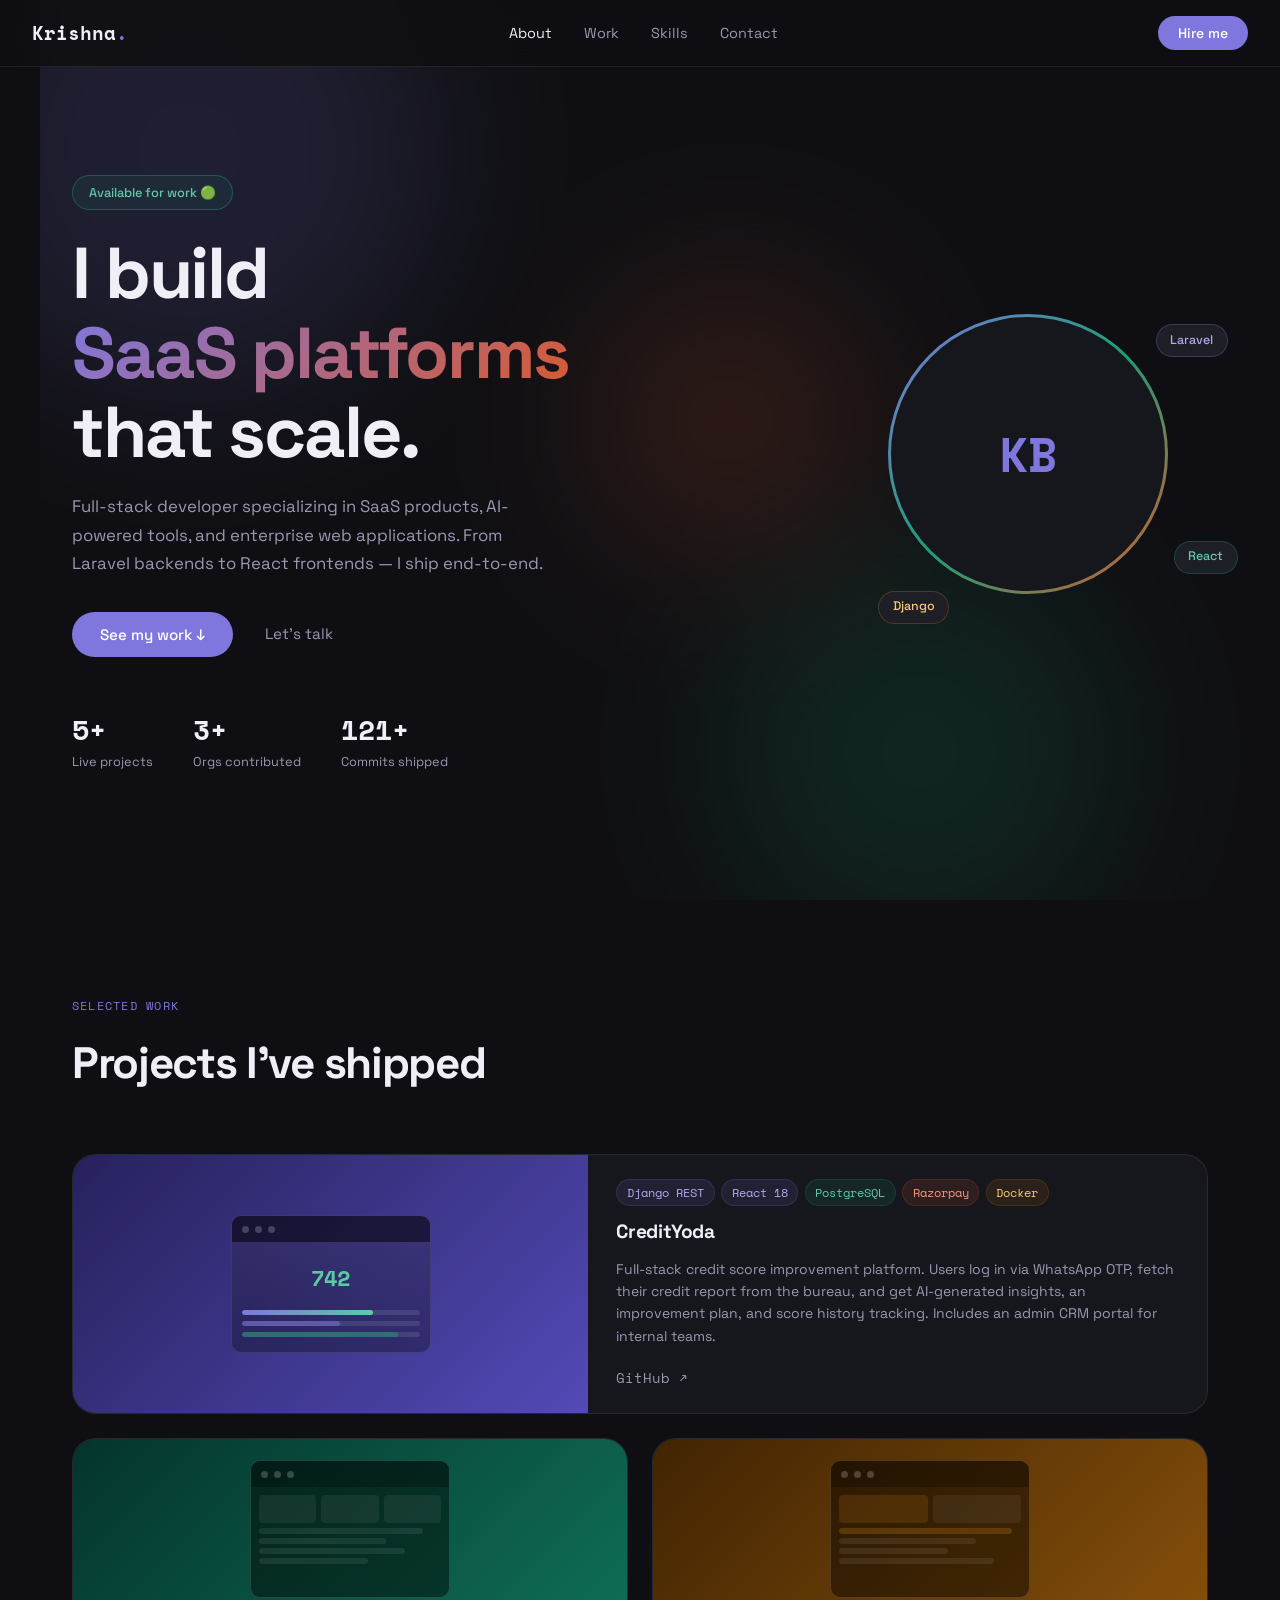
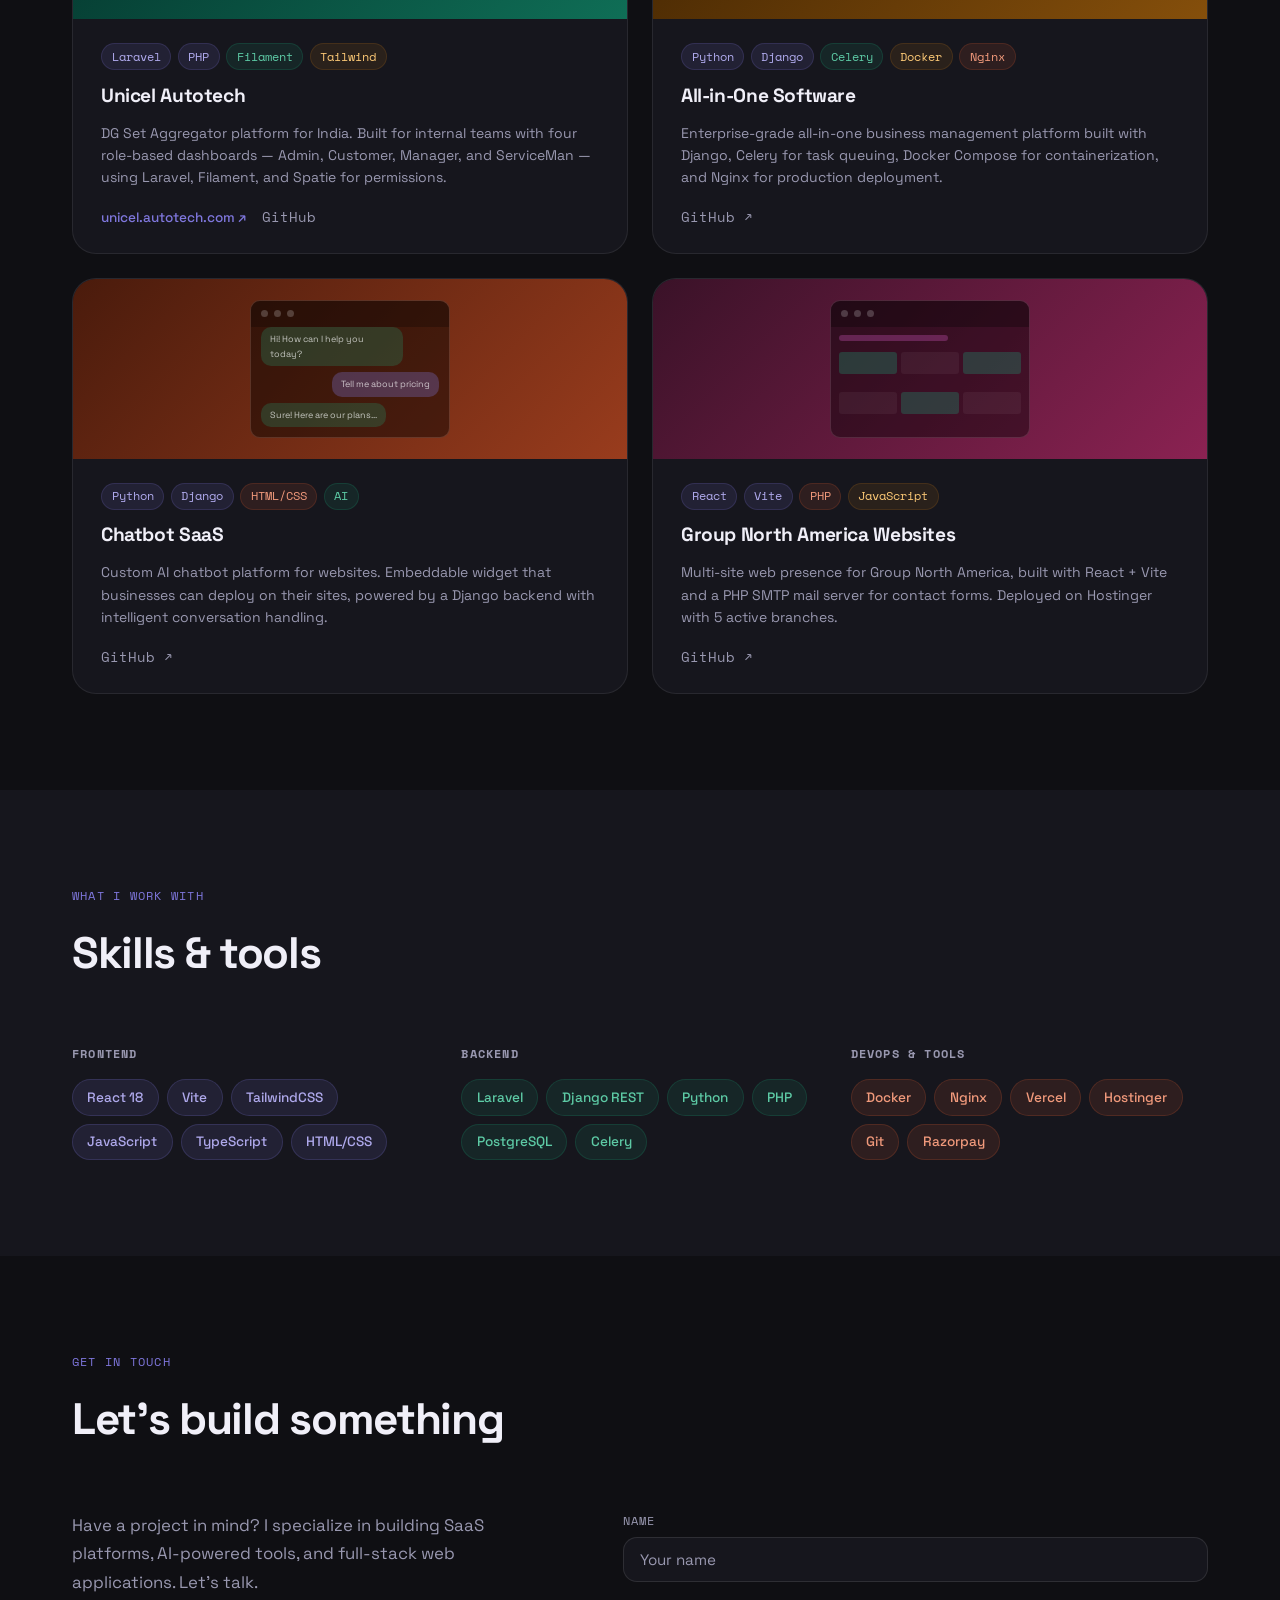
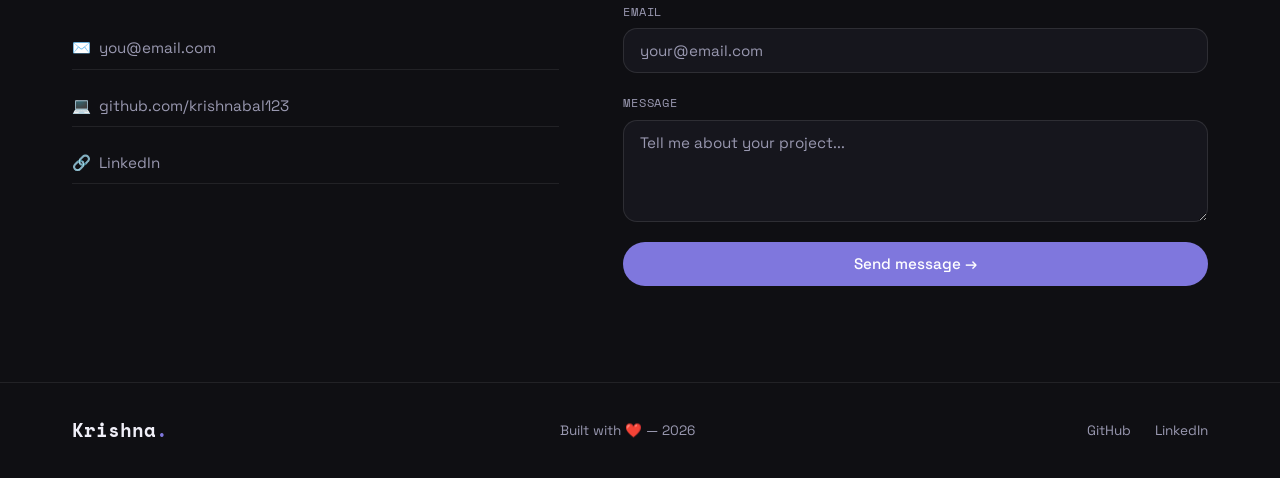
==== commit 1f141936: "with real projects" ====
--- a/index.html
+++ b/index.html
@@ -3,33 +3,29 @@
 <head>
   <meta charset="UTF-8" />
   <meta name="viewport" content="width=device-width, initial-scale=1.0" />
-  <title>Your Name — Developer Portfolio</title>
-  <meta name="description" content="Web & App Developer crafting fast, beautiful digital experiences." />
+  <title>Krishna — Full Stack Developer</title>
+  <meta name="description" content="Full-stack developer building SaaS platforms, AI tools, and web applications." />
   <link rel="preconnect" href="https://fonts.googleapis.com" />
   <link rel="preconnect" href="https://fonts.gstatic.com" crossorigin />
   <link href="https://fonts.googleapis.com/css2?family=Space+Grotesk:wght@400;500;700&family=Space+Mono:wght@400;700&display=swap" rel="stylesheet" />
   <style>
 *, *::before, *::after { box-sizing: border-box; margin: 0; padding: 0; }
 :root {
-  --purple: #7F77DD; --purple-light: #EEEDFE; --purple-dark: #3C3489;
-  --teal: #1D9E75; --teal-light: #E1F5EE;
-  --coral: #D85A30; --coral-light: #FAECE7;
-  --amber: #BA7517; --amber-light: #FAEEDA;
+  --purple: #7F77DD; --purple-dark: #3C3489;
+  --teal: #1D9E75; --coral: #D85A30; --amber: #BA7517;
   --dark: #0f0f13; --dark-2: #16161d; --dark-3: #1e1e27;
   --text: #f0eff8; --text-muted: #9998b0;
   --border: rgba(255,255,255,0.08);
-  --font: 'Space Grotesk', sans-serif;
-  --mono: 'Space Mono', monospace;
+  --font: 'Space Grotesk', sans-serif; --mono: 'Space Mono', monospace;
   --radius: 14px; --radius-lg: 24px;
 }
 html { scroll-behavior: smooth; }
 body { font-family: var(--font); background: var(--dark); color: var(--text); line-height: 1.6; overflow-x: hidden; }
 a { color: inherit; text-decoration: none; }
-img { max-width: 100%; display: block; }
 
 /* NAV */
-.nav { position: fixed; top: 0; left: 0; right: 0; z-index: 100; display: flex; align-items: center; justify-content: space-between; padding: 1rem 2rem; background: rgba(15,15,19,0.85); backdrop-filter: blur(16px); border-bottom: 0.5px solid var(--border); }
-.nav-logo { font-family: var(--mono); font-size: 1.25rem; font-weight: 700; letter-spacing: -0.02em; }
+.nav { position: fixed; top: 0; left: 0; right: 0; z-index: 100; display: flex; align-items: center; justify-content: space-between; padding: 1rem 2rem; background: rgba(15,15,19,0.88); backdrop-filter: blur(16px); border-bottom: 0.5px solid var(--border); }
+.nav-logo { font-family: var(--mono); font-size: 1.2rem; font-weight: 700; }
 .dot { color: var(--purple); }
 .nav-links { display: flex; list-style: none; gap: 2rem; }
 .nav-links a { font-size: 0.9rem; color: var(--text-muted); transition: color 0.2s; }
@@ -46,30 +42,29 @@
 .blob-3 { width: 300px; height: 300px; background: var(--coral); top: 30%; right: 30%; animation: blobFloat 7s ease-in-out infinite 2s; }
 @keyframes blobFloat { 0%, 100% { transform: translate(0,0) scale(1); } 33% { transform: translate(20px,-20px) scale(1.05); } 66% { transform: translate(-15px,15px) scale(0.97); } }
 .hero-content { flex: 1; max-width: 600px; }
-.hero-badge { display: inline-flex; align-items: center; gap: 0.5rem; padding: 0.4rem 1rem; border-radius: 100px; border: 0.5px solid rgba(29,158,117,0.4); background: rgba(29,158,117,0.1); color: #5DCAA5; font-size: 0.8rem; font-weight: 500; margin-bottom: 1.5rem; letter-spacing: 0.02em; }
+.hero-badge { display: inline-flex; align-items: center; gap: 0.5rem; padding: 0.4rem 1rem; border-radius: 100px; border: 0.5px solid rgba(29,158,117,0.4); background: rgba(29,158,117,0.1); color: #5DCAA5; font-size: 0.8rem; font-weight: 500; margin-bottom: 1.5rem; }
 .hero-title { font-size: clamp(2.5rem, 6vw, 4.5rem); font-weight: 700; line-height: 1.1; letter-spacing: -0.03em; margin-bottom: 1.25rem; }
-.highlight-rotate { background: linear-gradient(135deg, var(--purple) 0%, var(--coral) 100%); -webkit-background-clip: text; -webkit-text-fill-color: transparent; background-clip: text; display: inline-block; }
+.highlight { background: linear-gradient(135deg, var(--purple) 0%, var(--coral) 100%); -webkit-background-clip: text; -webkit-text-fill-color: transparent; background-clip: text; }
 .hero-sub { font-size: 1.05rem; color: var(--text-muted); max-width: 480px; margin-bottom: 2rem; line-height: 1.7; }
 .hero-actions { display: flex; align-items: center; gap: 1rem; margin-bottom: 3rem; }
 .btn-primary { background: var(--purple); color: #fff; border: none; padding: 0.8rem 1.75rem; border-radius: 100px; font-family: var(--font); font-size: 0.95rem; font-weight: 500; cursor: pointer; transition: all 0.2s; }
 .btn-primary:hover { background: var(--purple-dark); transform: translateY(-2px); }
 .btn-ghost { color: var(--text-muted); font-size: 0.95rem; padding: 0.8rem 1rem; border-radius: 100px; transition: color 0.2s; }
 .btn-ghost:hover { color: var(--text); }
-.btn-full { width: 100%; text-align: center; }
+.btn-full { width: 100%; text-align: center; display: block; }
 .hero-stats { display: flex; gap: 2.5rem; }
 .stat { display: flex; flex-direction: column; }
-.stat-num { font-size: 1.75rem; font-weight: 700; font-family: var(--mono); color: var(--text); }
+.stat-num { font-size: 1.75rem; font-weight: 700; font-family: var(--mono); }
 .stat-label { font-size: 0.8rem; color: var(--text-muted); }
 
 /* HERO IMAGE */
 .hero-image { flex-shrink: 0; position: relative; width: 320px; height: 320px; }
 .avatar-ring { width: 280px; height: 280px; border-radius: 50%; background: linear-gradient(135deg, var(--purple), var(--teal), var(--coral)); padding: 3px; animation: ringRotate 8s linear infinite; }
 @keyframes ringRotate { from { filter: hue-rotate(0deg); } to { filter: hue-rotate(360deg); } }
-.avatar-inner { width: 100%; height: 100%; border-radius: 50%; background: var(--dark-2); display: flex; align-items: center; justify-content: center; overflow: hidden; }
-.avatar-inner img { width: 100%; height: 100%; object-fit: cover; }
+.avatar-inner { width: 100%; height: 100%; border-radius: 50%; background: var(--dark-2); display: flex; align-items: center; justify-content: center; }
 .avatar-placeholder { font-family: var(--mono); font-size: 3rem; font-weight: 700; color: var(--purple); }
 .floating-tag { position: absolute; background: var(--dark-3); border: 0.5px solid var(--border); border-radius: 100px; padding: 0.35rem 0.85rem; font-size: 0.78rem; font-weight: 500; white-space: nowrap; animation: tagFloat 4s ease-in-out infinite; }
-.tag-1 { top: 10px; right: -20px; color: #AFA9EC; border-color: rgba(127,119,221,0.3); animation-delay: 0s; }
+.tag-1 { top: 10px; right: -20px; color: #AFA9EC; border-color: rgba(127,119,221,0.3); }
 .tag-2 { bottom: 60px; right: -30px; color: #5DCAA5; border-color: rgba(29,158,117,0.3); animation-delay: 1.5s; }
 .tag-3 { bottom: 10px; left: -10px; color: #FAC775; border-color: rgba(186,117,23,0.3); animation-delay: 0.75s; }
 @keyframes tagFloat { 0%, 100% { transform: translateY(0); } 50% { transform: translateY(-8px); } }
@@ -79,43 +74,64 @@
 .section-dark { background: var(--dark-2); }
 .container { max-width: 1200px; margin: 0 auto; padding: 0 2rem; }
 .section-header { margin-bottom: 3.5rem; }
-.section-label { font-family: var(--mono); font-size: 0.8rem; color: var(--purple); letter-spacing: 0.1em; text-transform: uppercase; display: block; margin-bottom: 0.75rem; }
-.section-title { font-size: clamp(1.75rem, 4vw, 2.75rem); font-weight: 700; letter-spacing: -0.03em; color: var(--text); }
+.section-label { font-family: var(--mono); font-size: 0.78rem; color: var(--purple); letter-spacing: 0.1em; text-transform: uppercase; display: block; margin-bottom: 0.75rem; }
+.section-title { font-size: clamp(1.75rem, 4vw, 2.75rem); font-weight: 700; letter-spacing: -0.03em; }
 
 /* PROJECTS */
 .projects-grid { display: grid; grid-template-columns: repeat(2, 1fr); gap: 1.5rem; }
-.project-card { background: var(--dark-2); border: 0.5px solid var(--border); border-radius: var(--radius-lg); overflow: hidden; transition: transform 0.25s, border-color 0.25s; }
+.project-card { background: var(--dark-2); border: 0.5px solid var(--border); border-radius: var(--radius-lg); overflow: hidden; transition: transform 0.25s, border-color 0.25s; display: flex; flex-direction: column; }
 .project-card:hover { transform: translateY(-4px); border-color: rgba(127,119,221,0.3); }
-.project-featured { grid-column: 1 / -1; display: grid; grid-template-columns: 1fr 1fr; min-height: 280px; }
-.project-visual { min-height: 200px; display: flex; align-items: center; justify-content: center; position: relative; overflow: hidden; }
+.project-featured { grid-column: 1 / -1; display: grid; grid-template-columns: 1fr 1.2fr; min-height: 260px; }
+.project-featured .project-info { display: flex; flex-direction: column; justify-content: center; }
+.project-visual { min-height: 180px; display: flex; align-items: center; justify-content: center; position: relative; overflow: hidden; flex-shrink: 0; }
 .pv-purple { background: linear-gradient(135deg, #26215C, #534AB7); }
 .pv-coral  { background: linear-gradient(135deg, #4A1B0C, #993C1D); }
 .pv-teal   { background: linear-gradient(135deg, #04342C, #0F6E56); }
 .pv-amber  { background: linear-gradient(135deg, #412402, #854F0B); }
-.project-info { padding: 1.75rem; display: flex; flex-direction: column; justify-content: center; gap: 0.75rem; }
-.project-tags { display: flex; flex-wrap: wrap; gap: 0.5rem; }
-.tag { font-size: 0.75rem; padding: 0.25rem 0.65rem; border-radius: 100px; background: rgba(127,119,221,0.15); color: #AFA9EC; border: 0.5px solid rgba(127,119,221,0.2); font-family: var(--mono); }
-.project-title { font-size: 1.25rem; font-weight: 700; letter-spacing: -0.02em; }
-.project-desc { font-size: 0.9rem; color: var(--text-muted); line-height: 1.6; }
-.project-links { display: flex; align-items: center; gap: 1rem; margin-top: 0.5rem; }
-.link-live { font-size: 0.875rem; font-weight: 500; color: var(--purple); transition: color 0.2s; }
+.pv-pink   { background: linear-gradient(135deg, #3A1228, #8B2252); }
+
+/* Mock UIs */
+.mock-browser { width: 200px; background: rgba(0,0,0,0.3); border-radius: 10px; overflow: hidden; border: 0.5px solid rgba(255,255,255,0.1); }
+.mock-bar { height: 26px; background: rgba(0,0,0,0.4); display: flex; align-items: center; padding: 0 10px; gap: 6px; }
+.mock-bar span { width: 7px; height: 7px; border-radius: 50%; background: rgba(255,255,255,0.2); }
+.mock-screen { height: 110px; }
+.mock-screen-credit { background: linear-gradient(180deg, rgba(127,119,221,0.15) 0%, transparent 100%); display: flex; flex-direction: column; gap: 6px; padding: 10px; }
+.mock-score { font-family: var(--mono); font-size: 22px; font-weight: 700; color: #5DCAA5; text-align: center; padding: 8px 0; }
+.mock-bar-item { height: 5px; border-radius: 3px; background: rgba(255,255,255,0.1); overflow: hidden; }
+.mock-bar-fill { height: 100%; border-radius: 3px; }
+.mock-screen-dash { background: rgba(0,0,0,0.2); padding: 8px; display: flex; flex-direction: column; gap: 5px; }
+.mock-dash-row { display: flex; gap: 5px; }
+.mock-dash-card { flex: 1; height: 28px; border-radius: 4px; background: rgba(255,255,255,0.06); }
+.mock-dash-list { display: flex; flex-direction: column; gap: 4px; }
+.mock-dash-line { height: 6px; border-radius: 3px; background: rgba(255,255,255,0.08); }
+.mock-screen-chat { background: rgba(0,0,0,0.2); padding: 10px; display: flex; flex-direction: column; gap: 6px; justify-content: flex-end; }
+.mock-bubble { padding: 5px 9px; border-radius: 10px; font-size: 9px; color: rgba(255,255,255,0.7); max-width: 80%; }
+.mock-bubble.user { background: rgba(127,119,221,0.3); align-self: flex-end; }
+.mock-bubble.bot { background: rgba(29,158,117,0.25); align-self: flex-start; }
+.mock-screen-map { background: rgba(0,0,0,0.15); padding: 8px; display: flex; flex-direction: column; gap: 5px; }
+.mock-map-grid { display: grid; grid-template-columns: repeat(3,1fr); gap: 4px; flex: 1; }
+.mock-map-cell { height: 22px; border-radius: 3px; background: rgba(255,255,255,0.05); }
+.mock-map-cell.active { background: rgba(29,158,117,0.3); }
+
+.project-info { padding: 1.5rem 1.75rem; display: flex; flex-direction: column; gap: 0.65rem; flex: 1; }
+.project-tags { display: flex; flex-wrap: wrap; gap: 0.4rem; }
+.tag { font-size: 0.72rem; padding: 0.2rem 0.6rem; border-radius: 100px; background: rgba(127,119,221,0.12); color: #AFA9EC; border: 0.5px solid rgba(127,119,221,0.18); font-family: var(--mono); }
+.tag-green { background: rgba(29,158,117,0.12); color: #5DCAA5; border-color: rgba(29,158,117,0.2); }
+.tag-coral { background: rgba(216,90,48,0.12); color: #F0997B; border-color: rgba(216,90,48,0.18); }
+.tag-amber { background: rgba(186,117,23,0.12); color: #FAC775; border-color: rgba(186,117,23,0.18); }
+.project-title { font-size: 1.2rem; font-weight: 700; letter-spacing: -0.02em; }
+.project-desc { font-size: 0.875rem; color: var(--text-muted); line-height: 1.6; }
+.project-links { display: flex; align-items: center; gap: 1rem; margin-top: auto; padding-top: 0.5rem; }
+.link-live { font-size: 0.85rem; font-weight: 500; color: var(--purple); transition: color 0.2s; }
 .link-live:hover { color: #AFA9EC; }
-.link-code { font-size: 0.875rem; color: var(--text-muted); font-family: var(--mono); transition: color 0.2s; }
+.link-code { font-size: 0.85rem; color: var(--text-muted); font-family: var(--mono); transition: color 0.2s; }
 .link-code:hover { color: var(--text); }
-
-/* MOCK UIs */
-.mock-browser { width: 220px; background: rgba(0,0,0,0.3); border-radius: 10px; overflow: hidden; border: 0.5px solid rgba(255,255,255,0.1); }
-.mock-bar { height: 28px; background: rgba(0,0,0,0.4); display: flex; align-items: center; padding: 0 10px; gap: 6px; }
-.mock-bar span { width: 8px; height: 8px; border-radius: 50%; background: rgba(255,255,255,0.2); }
-.mock-screen { height: 120px; background: repeating-linear-gradient(0deg, rgba(255,255,255,0.03) 0px, rgba(255,255,255,0.03) 1px, transparent 1px, transparent 24px); }
-.mock-phone { width: 100px; height: 180px; background: rgba(0,0,0,0.4); border-radius: 20px; border: 0.5px solid rgba(255,255,255,0.15); padding: 12px 8px; }
-.mock-phone-screen { width: 100%; height: 100%; border-radius: 12px; background: repeating-linear-gradient(0deg, rgba(255,255,255,0.04) 0px, rgba(255,255,255,0.04) 1px, transparent 1px, transparent 18px); }
 
 /* SKILLS */
 .skills-grid { display: grid; grid-template-columns: repeat(3, 1fr); gap: 2rem; }
-.skill-group-title { font-family: var(--mono); font-size: 0.78rem; text-transform: uppercase; letter-spacing: 0.1em; color: var(--text-muted); margin-bottom: 1rem; }
-.skill-pills { display: flex; flex-wrap: wrap; gap: 0.6rem; }
-.pill { padding: 0.45rem 1rem; border-radius: 100px; font-size: 0.875rem; font-weight: 500; border: 0.5px solid transparent; transition: transform 0.2s; cursor: default; }
+.skill-group-title { font-family: var(--mono); font-size: 0.75rem; text-transform: uppercase; letter-spacing: 0.1em; color: var(--text-muted); margin-bottom: 1rem; }
+.skill-pills { display: flex; flex-wrap: wrap; gap: 0.5rem; }
+.pill { padding: 0.4rem 0.9rem; border-radius: 100px; font-size: 0.85rem; font-weight: 500; border: 0.5px solid transparent; transition: transform 0.2s; cursor: default; }
 .pill:hover { transform: translateY(-2px); }
 .pill-purple { background: rgba(127,119,221,0.12); color: #AFA9EC; border-color: rgba(127,119,221,0.2); }
 .pill-teal   { background: rgba(29,158,117,0.12); color: #5DCAA5; border-color: rgba(29,158,117,0.2); }
@@ -127,10 +143,9 @@
 .contact-links { display: flex; flex-direction: column; gap: 1rem; }
 .contact-item { display: flex; align-items: center; gap: 0.75rem; font-size: 0.95rem; color: var(--text-muted); transition: color 0.2s; padding: 0.5rem 0; border-bottom: 0.5px solid var(--border); }
 .contact-item:hover { color: var(--text); }
-.contact-icon { font-size: 1.1rem; }
 .contact-form { display: flex; flex-direction: column; gap: 1.25rem; }
 .form-group { display: flex; flex-direction: column; gap: 0.4rem; }
-.form-group label { font-size: 0.8rem; font-weight: 500; color: var(--text-muted); text-transform: uppercase; letter-spacing: 0.06em; font-family: var(--mono); }
+.form-group label { font-size: 0.78rem; font-weight: 500; color: var(--text-muted); text-transform: uppercase; letter-spacing: 0.06em; font-family: var(--mono); }
 .form-group input, .form-group textarea { background: var(--dark-2); border: 0.5px solid rgba(255,255,255,0.1); border-radius: var(--radius); padding: 0.75rem 1rem; font-family: var(--font); font-size: 0.95rem; color: var(--text); outline: none; transition: border-color 0.2s; resize: vertical; }
 .form-group input::placeholder, .form-group textarea::placeholder { color: var(--text-muted); }
 .form-group input:focus, .form-group textarea:focus { border-color: var(--purple); }
@@ -147,18 +162,17 @@
 /* RESPONSIVE */
 @media (max-width: 900px) {
   .hero { flex-direction: column; text-align: center; padding-top: 6rem; }
-  .hero-sub, .hero-actions, .hero-stats { justify-content: center; }
+  .hero-stats { justify-content: center; }
   .hero-image { width: 240px; height: 240px; }
   .avatar-ring { width: 210px; height: 210px; }
   .projects-grid { grid-template-columns: 1fr; }
   .project-featured { grid-template-columns: 1fr; }
-  .skills-grid { grid-template-columns: 1fr; gap: 2.5rem; }
+  .skills-grid { grid-template-columns: 1fr; gap: 2rem; }
   .contact-layout { grid-template-columns: 1fr; gap: 2.5rem; }
 }
 @media (max-width: 600px) {
   .nav-links { display: none; }
-  .hero-stats { gap: 1.5rem; }
-  .hero-actions { flex-direction: column; align-items: stretch; text-align: center; }
+  .hero-actions { flex-direction: column; align-items: stretch; }
   .footer-inner { flex-direction: column; align-items: flex-start; }
 }
 
@@ -170,7 +184,7 @@
 <body>
 
   <nav class="nav">
-    <div class="nav-logo">YN<span class="dot">.</span></div>
+    <div class="nav-logo">Krishna<span class="dot">.</span></div>
     <ul class="nav-links">
       <li><a href="#about">About</a></li>
       <li><a href="#work">Work</a></li>
@@ -180,6 +194,7 @@
     <button class="nav-cta" onclick="document.getElementById('contact').scrollIntoView({behavior:'smooth'})">Hire me</button>
   </nav>
 
+  <!-- HERO -->
   <section class="hero" id="about">
     <div class="hero-bg-blobs" aria-hidden="true">
       <div class="blob blob-1"></div>
@@ -190,124 +205,264 @@
       <div class="hero-badge">Available for work 🟢</div>
       <h1 class="hero-title">
         I build<br/>
-        <span class="highlight-rotate" id="rotating-word">web apps</span><br/>
-        people love.
+        <span class="highlight" id="rotating-word">SaaS platforms</span><br/>
+        that scale.
       </h1>
-      <p class="hero-sub">Full-stack developer crafting fast, accessible, and delightful digital experiences. Turning ideas into products that actually ship.</p>
+      <p class="hero-sub">Full-stack developer specializing in SaaS products, AI-powered tools, and enterprise web applications. From Laravel backends to React frontends — I ship end-to-end.</p>
       <div class="hero-actions">
         <button class="btn-primary" onclick="document.getElementById('work').scrollIntoView({behavior:'smooth'})">See my work ↓</button>
         <a href="#contact" class="btn-ghost">Let's talk</a>
       </div>
       <div class="hero-stats">
-        <div class="stat"><span class="stat-num">12+</span><span class="stat-label">Projects shipped</span></div>
-        <div class="stat"><span class="stat-num">3+</span><span class="stat-label">Years experience</span></div>
-        <div class="stat"><span class="stat-num">8</span><span class="stat-label">Happy clients</span></div>
+        <div class="stat"><span class="stat-num">5+</span><span class="stat-label">Live projects</span></div>
+        <div class="stat"><span class="stat-num">3+</span><span class="stat-label">Orgs contributed</span></div>
+        <div class="stat"><span class="stat-num">121+</span><span class="stat-label">Commits shipped</span></div>
       </div>
     </div>
     <div class="hero-image">
       <div class="avatar-ring">
         <div class="avatar-inner">
-          <div class="avatar-placeholder">YN</div>
+          <div class="avatar-placeholder">KB</div>
         </div>
       </div>
-      <div class="floating-tag tag-1">React</div>
-      <div class="floating-tag tag-2">Node.js</div>
-      <div class="floating-tag tag-3">TypeScript</div>
+      <div class="floating-tag tag-1">Laravel</div>
+      <div class="floating-tag tag-2">React</div>
+      <div class="floating-tag tag-3">Django</div>
     </div>
   </section>
 
+  <!-- WORK -->
   <section class="section" id="work">
     <div class="container">
       <div class="section-header">
         <span class="section-label">Selected work</span>
-        <h2 class="section-title">Projects I'm proud of</h2>
+        <h2 class="section-title">Projects I've shipped</h2>
       </div>
       <div class="projects-grid">
-        <article class="project-card project-featured">
+
+        <!-- CreditYoda - Featured -->
+        <article class="project-card project-featured reveal">
           <div class="project-visual pv-purple">
             <div class="mock-browser">
               <div class="mock-bar"><span></span><span></span><span></span></div>
-              <div class="mock-screen"></div>
+              <div class="mock-screen mock-screen-credit">
+                <div class="mock-score">742</div>
+                <div class="mock-bar-item"><div class="mock-bar-fill" style="width:74%;background:linear-gradient(90deg,#7F77DD,#5DCAA5)"></div></div>
+                <div class="mock-bar-item"><div class="mock-bar-fill" style="width:55%;background:rgba(127,119,221,0.5)"></div></div>
+                <div class="mock-bar-item"><div class="mock-bar-fill" style="width:88%;background:rgba(29,158,117,0.5)"></div></div>
+              </div>
             </div>
           </div>
           <div class="project-info">
-            <div class="project-tags"><span class="tag">React</span><span class="tag">Node.js</span><span class="tag">PostgreSQL</span></div>
-            <h3 class="project-title">Project Alpha</h3>
-            <p class="project-desc">A full-stack SaaS dashboard that helps teams track their KPIs in real time. Built with a React frontend, Node.js API, and PostgreSQL database.</p>
-            <div class="project-links"><a href="#" class="link-live">Live ↗</a><a href="#" class="link-code">GitHub</a></div>
+            <div class="project-tags">
+              <span class="tag">Django REST</span>
+              <span class="tag">React 18</span>
+              <span class="tag tag-green">PostgreSQL</span>
+              <span class="tag tag-coral">Razorpay</span>
+              <span class="tag tag-amber">Docker</span>
+            </div>
+            <h3 class="project-title">CreditYoda</h3>
+            <p class="project-desc">Full-stack credit score improvement platform. Users log in via WhatsApp OTP, fetch their credit report from the bureau, and get AI-generated insights, an improvement plan, and score history tracking. Includes an admin CRM portal for internal teams.</p>
+            <div class="project-links">
+              <a href="https://github.com/CreditYoda-AI/credityoda" target="_blank" class="link-code">GitHub ↗</a>
+            </div>
           </div>
         </article>
-        <article class="project-card">
-          <div class="project-visual pv-coral">
-            <div class="mock-phone"><div class="mock-phone-screen"></div></div>
-          </div>
-          <div class="project-info">
-            <div class="project-tags"><span class="tag">React Native</span><span class="tag">Firebase</span></div>
-            <h3 class="project-title">Project Beta</h3>
-            <p class="project-desc">A cross-platform mobile app for habit tracking with push notifications and analytics dashboard.</p>
-            <div class="project-links"><a href="#" class="link-live">App Store ↗</a><a href="#" class="link-code">GitHub</a></div>
-          </div>
-        </article>
-        <article class="project-card">
+
+        <!-- Unicel Autotech -->
+        <article class="project-card reveal">
           <div class="project-visual pv-teal">
             <div class="mock-browser">
               <div class="mock-bar"><span></span><span></span><span></span></div>
-              <div class="mock-screen"></div>
+              <div class="mock-screen mock-screen-dash">
+                <div class="mock-dash-row">
+                  <div class="mock-dash-card"></div>
+                  <div class="mock-dash-card"></div>
+                  <div class="mock-dash-card"></div>
+                </div>
+                <div class="mock-dash-list">
+                  <div class="mock-dash-line" style="width:90%"></div>
+                  <div class="mock-dash-line" style="width:70%"></div>
+                  <div class="mock-dash-line" style="width:80%"></div>
+                  <div class="mock-dash-line" style="width:60%"></div>
+                </div>
+              </div>
             </div>
           </div>
           <div class="project-info">
-            <div class="project-tags"><span class="tag">Next.js</span><span class="tag">Tailwind</span><span class="tag">Stripe</span></div>
-            <h3 class="project-title">Project Gamma</h3>
-            <p class="project-desc">An e-commerce storefront with server-side rendering, Stripe payments, and a custom CMS for product management.</p>
-            <div class="project-links"><a href="#" class="link-live">Live ↗</a><a href="#" class="link-code">GitHub</a></div>
+            <div class="project-tags">
+              <span class="tag">Laravel</span>
+              <span class="tag">PHP</span>
+              <span class="tag tag-green">Filament</span>
+              <span class="tag tag-amber">Tailwind</span>
+            </div>
+            <h3 class="project-title">Unicel Autotech</h3>
+            <p class="project-desc">DG Set Aggregator platform for India. Built for internal teams with four role-based dashboards — Admin, Customer, Manager, and ServiceMan — using Laravel, Filament, and Spatie for permissions.</p>
+            <div class="project-links">
+              <a href="https://unicel.autotech.com" target="_blank" class="link-live">unicel.autotech.com ↗</a>
+              <a href="https://github.com/webshot-digital/unicel-autotech" target="_blank" class="link-code">GitHub</a>
+            </div>
           </div>
         </article>
+
+        <!-- All-in-One Software -->
+        <article class="project-card reveal">
+          <div class="project-visual pv-amber">
+            <div class="mock-browser">
+              <div class="mock-bar"><span></span><span></span><span></span></div>
+              <div class="mock-screen mock-screen-dash">
+                <div class="mock-dash-row">
+                  <div class="mock-dash-card" style="background:rgba(186,117,23,0.2)"></div>
+                  <div class="mock-dash-card"></div>
+                </div>
+                <div class="mock-dash-list">
+                  <div class="mock-dash-line" style="width:95%;background:rgba(186,117,23,0.3)"></div>
+                  <div class="mock-dash-line" style="width:75%"></div>
+                  <div class="mock-dash-line" style="width:60%"></div>
+                  <div class="mock-dash-line" style="width:85%"></div>
+                </div>
+              </div>
+            </div>
+          </div>
+          <div class="project-info">
+            <div class="project-tags">
+              <span class="tag">Python</span>
+              <span class="tag">Django</span>
+              <span class="tag tag-green">Celery</span>
+              <span class="tag tag-amber">Docker</span>
+              <span class="tag tag-coral">Nginx</span>
+            </div>
+            <h3 class="project-title">All-in-One Software</h3>
+            <p class="project-desc">Enterprise-grade all-in-one business management platform built with Django, Celery for task queuing, Docker Compose for containerization, and Nginx for production deployment.</p>
+            <div class="project-links">
+              <a href="https://github.com/webshot-digital/all-in-one-software" target="_blank" class="link-code">GitHub ↗</a>
+            </div>
+          </div>
+        </article>
+
+        <!-- Chatbot SaaS -->
+        <article class="project-card reveal">
+          <div class="project-visual pv-coral">
+            <div class="mock-browser">
+              <div class="mock-bar"><span></span><span></span><span></span></div>
+              <div class="mock-screen mock-screen-chat">
+                <div class="mock-bubble bot">Hi! How can I help you today?</div>
+                <div class="mock-bubble user">Tell me about pricing</div>
+                <div class="mock-bubble bot">Sure! Here are our plans...</div>
+              </div>
+            </div>
+          </div>
+          <div class="project-info">
+            <div class="project-tags">
+              <span class="tag">Python</span>
+              <span class="tag">Django</span>
+              <span class="tag tag-coral">HTML/CSS</span>
+              <span class="tag tag-green">AI</span>
+            </div>
+            <h3 class="project-title">Chatbot SaaS</h3>
+            <p class="project-desc">Custom AI chatbot platform for websites. Embeddable widget that businesses can deploy on their sites, powered by a Django backend with intelligent conversation handling.</p>
+            <div class="project-links">
+              <a href="https://github.com/webshot-digital/chatbot-saas" target="_blank" class="link-code">GitHub ↗</a>
+            </div>
+          </div>
+        </article>
+
+        <!-- Group North America Websites -->
+        <article class="project-card reveal">
+          <div class="project-visual pv-pink">
+            <div class="mock-browser">
+              <div class="mock-bar"><span></span><span></span><span></span></div>
+              <div class="mock-screen mock-screen-map">
+                <div class="mock-dash-line" style="width:60%;background:rgba(216,90,200,0.3);margin-bottom:6px"></div>
+                <div class="mock-map-grid">
+                  <div class="mock-map-cell active"></div>
+                  <div class="mock-map-cell"></div>
+                  <div class="mock-map-cell active"></div>
+                  <div class="mock-map-cell"></div>
+                  <div class="mock-map-cell active"></div>
+                  <div class="mock-map-cell"></div>
+                </div>
+              </div>
+            </div>
+          </div>
+          <div class="project-info">
+            <div class="project-tags">
+              <span class="tag">React</span>
+              <span class="tag">Vite</span>
+              <span class="tag tag-coral">PHP</span>
+              <span class="tag tag-amber">JavaScript</span>
+            </div>
+            <h3 class="project-title">Group North America Websites</h3>
+            <p class="project-desc">Multi-site web presence for Group North America, built with React + Vite and a PHP SMTP mail server for contact forms. Deployed on Hostinger with 5 active branches.</p>
+            <div class="project-links">
+              <a href="https://github.com/webshot-digital/group-north-america_websites" target="_blank" class="link-code">GitHub ↗</a>
+            </div>
+          </div>
+        </article>
+
       </div>
     </div>
   </section>
 
+  <!-- SKILLS -->
   <section class="section section-dark" id="skills">
     <div class="container">
-      <div class="section-header">
+      <div class="section-header reveal">
         <span class="section-label">What I work with</span>
         <h2 class="section-title">Skills & tools</h2>
       </div>
       <div class="skills-grid">
-        <div class="skill-group">
+        <div class="skill-group reveal">
           <h3 class="skill-group-title">Frontend</h3>
           <div class="skill-pills">
-            <span class="pill pill-purple">React</span><span class="pill pill-purple">Next.js</span><span class="pill pill-purple">Vue.js</span><span class="pill pill-purple">TypeScript</span><span class="pill pill-purple">Tailwind CSS</span><span class="pill pill-purple">React Native</span>
+            <span class="pill pill-purple">React 18</span>
+            <span class="pill pill-purple">Vite</span>
+            <span class="pill pill-purple">TailwindCSS</span>
+            <span class="pill pill-purple">JavaScript</span>
+            <span class="pill pill-purple">TypeScript</span>
+            <span class="pill pill-purple">HTML/CSS</span>
           </div>
         </div>
-        <div class="skill-group">
+        <div class="skill-group reveal">
           <h3 class="skill-group-title">Backend</h3>
           <div class="skill-pills">
-            <span class="pill pill-teal">Node.js</span><span class="pill pill-teal">Express</span><span class="pill pill-teal">Python</span><span class="pill pill-teal">PostgreSQL</span><span class="pill pill-teal">MongoDB</span><span class="pill pill-teal">Redis</span>
+            <span class="pill pill-teal">Laravel</span>
+            <span class="pill pill-teal">Django REST</span>
+            <span class="pill pill-teal">Python</span>
+            <span class="pill pill-teal">PHP</span>
+            <span class="pill pill-teal">PostgreSQL</span>
+            <span class="pill pill-teal">Celery</span>
           </div>
         </div>
-        <div class="skill-group">
+        <div class="skill-group reveal">
           <h3 class="skill-group-title">DevOps & tools</h3>
           <div class="skill-pills">
-            <span class="pill pill-coral">Vercel</span><span class="pill pill-coral">Docker</span><span class="pill pill-coral">AWS</span><span class="pill pill-coral">Git</span><span class="pill pill-coral">CI/CD</span><span class="pill pill-coral">Firebase</span>
+            <span class="pill pill-coral">Docker</span>
+            <span class="pill pill-coral">Nginx</span>
+            <span class="pill pill-coral">Vercel</span>
+            <span class="pill pill-coral">Hostinger</span>
+            <span class="pill pill-coral">Git</span>
+            <span class="pill pill-coral">Razorpay</span>
           </div>
         </div>
       </div>
     </div>
   </section>
 
+  <!-- CONTACT -->
   <section class="section" id="contact">
     <div class="container">
-      <div class="section-header">
+      <div class="section-header reveal">
         <span class="section-label">Get in touch</span>
         <h2 class="section-title">Let's build something</h2>
       </div>
-      <div class="contact-layout">
+      <div class="contact-layout reveal">
         <div class="contact-text">
-          <p>Have a project in mind? I'd love to hear about it. Whether it's a full product build, a quick fix, or just a chat about tech — my inbox is open.</p>
+          <p>Have a project in mind? I specialize in building SaaS platforms, AI-powered tools, and full-stack web applications. Let's talk.</p>
           <div class="contact-links">
-            <a href="mailto:you@email.com" class="contact-item"><span class="contact-icon">✉️</span><span>you@email.com</span></a>
-            <a href="https://github.com/yourusername" target="_blank" class="contact-item"><span class="contact-icon">💻</span><span>github.com/yourusername</span></a>
-            <a href="https://linkedin.com/in/yourusername" target="_blank" class="contact-item"><span class="contact-icon">🔗</span><span>linkedin.com/in/yourusername</span></a>
+            <a href="mailto:you@email.com" class="contact-item">✉️ &nbsp;you@email.com</a>
+            <a href="https://github.com/krishnabal123" target="_blank" class="contact-item">💻 &nbsp;github.com/krishnabal123</a>
+            <a href="https://linkedin.com/in/yourusername" target="_blank" class="contact-item">🔗 &nbsp;LinkedIn</a>
           </div>
         </div>
         <form class="contact-form" onsubmit="handleSubmit(event)">
@@ -323,12 +478,11 @@
 
   <footer class="footer">
     <div class="container footer-inner">
-      <span class="nav-logo">YN<span class="dot">.</span></span>
-      <p>Designed & built with ❤️ — <span id="year"></span></p>
+      <span class="nav-logo" style="font-family:var(--mono);font-weight:700">Krishna<span class="dot">.</span></span>
+      <p>Built with ❤️ — <span id="year"></span></p>
       <div class="footer-links">
-        <a href="https://github.com/yourusername" target="_blank">GitHub</a>
+        <a href="https://github.com/krishnabal123" target="_blank">GitHub</a>
         <a href="https://linkedin.com/in/yourusername" target="_blank">LinkedIn</a>
-        <a href="https://twitter.com/yourusername" target="_blank">Twitter</a>
       </div>
     </div>
   </footer>
@@ -336,7 +490,7 @@
   <script>
 document.getElementById('year').textContent = new Date().getFullYear();
 
-const words = ['web apps', 'mobile apps', 'APIs', 'dashboards', 'products'];
+const words = ['SaaS platforms', 'AI chatbots', 'credit tools', 'web apps', 'dashboards'];
 let wordIdx = 0;
 const rotatingEl = document.getElementById('rotating-word');
 rotatingEl.style.transition = 'opacity 0.4s ease, transform 0.4s ease';
@@ -351,11 +505,10 @@
   }, 300);
 }, 2500);
 
-document.querySelectorAll('.project-card, .skill-group, .contact-layout, .section-header').forEach(el => el.classList.add('reveal'));
 const observer = new IntersectionObserver((entries) => {
   entries.forEach((entry, i) => {
     if (entry.isIntersecting) {
-      setTimeout(() => entry.target.classList.add('visible'), i * 80);
+      setTimeout(() => entry.target.classList.add('visible'), i * 100);
       observer.unobserve(entry.target);
     }
   });
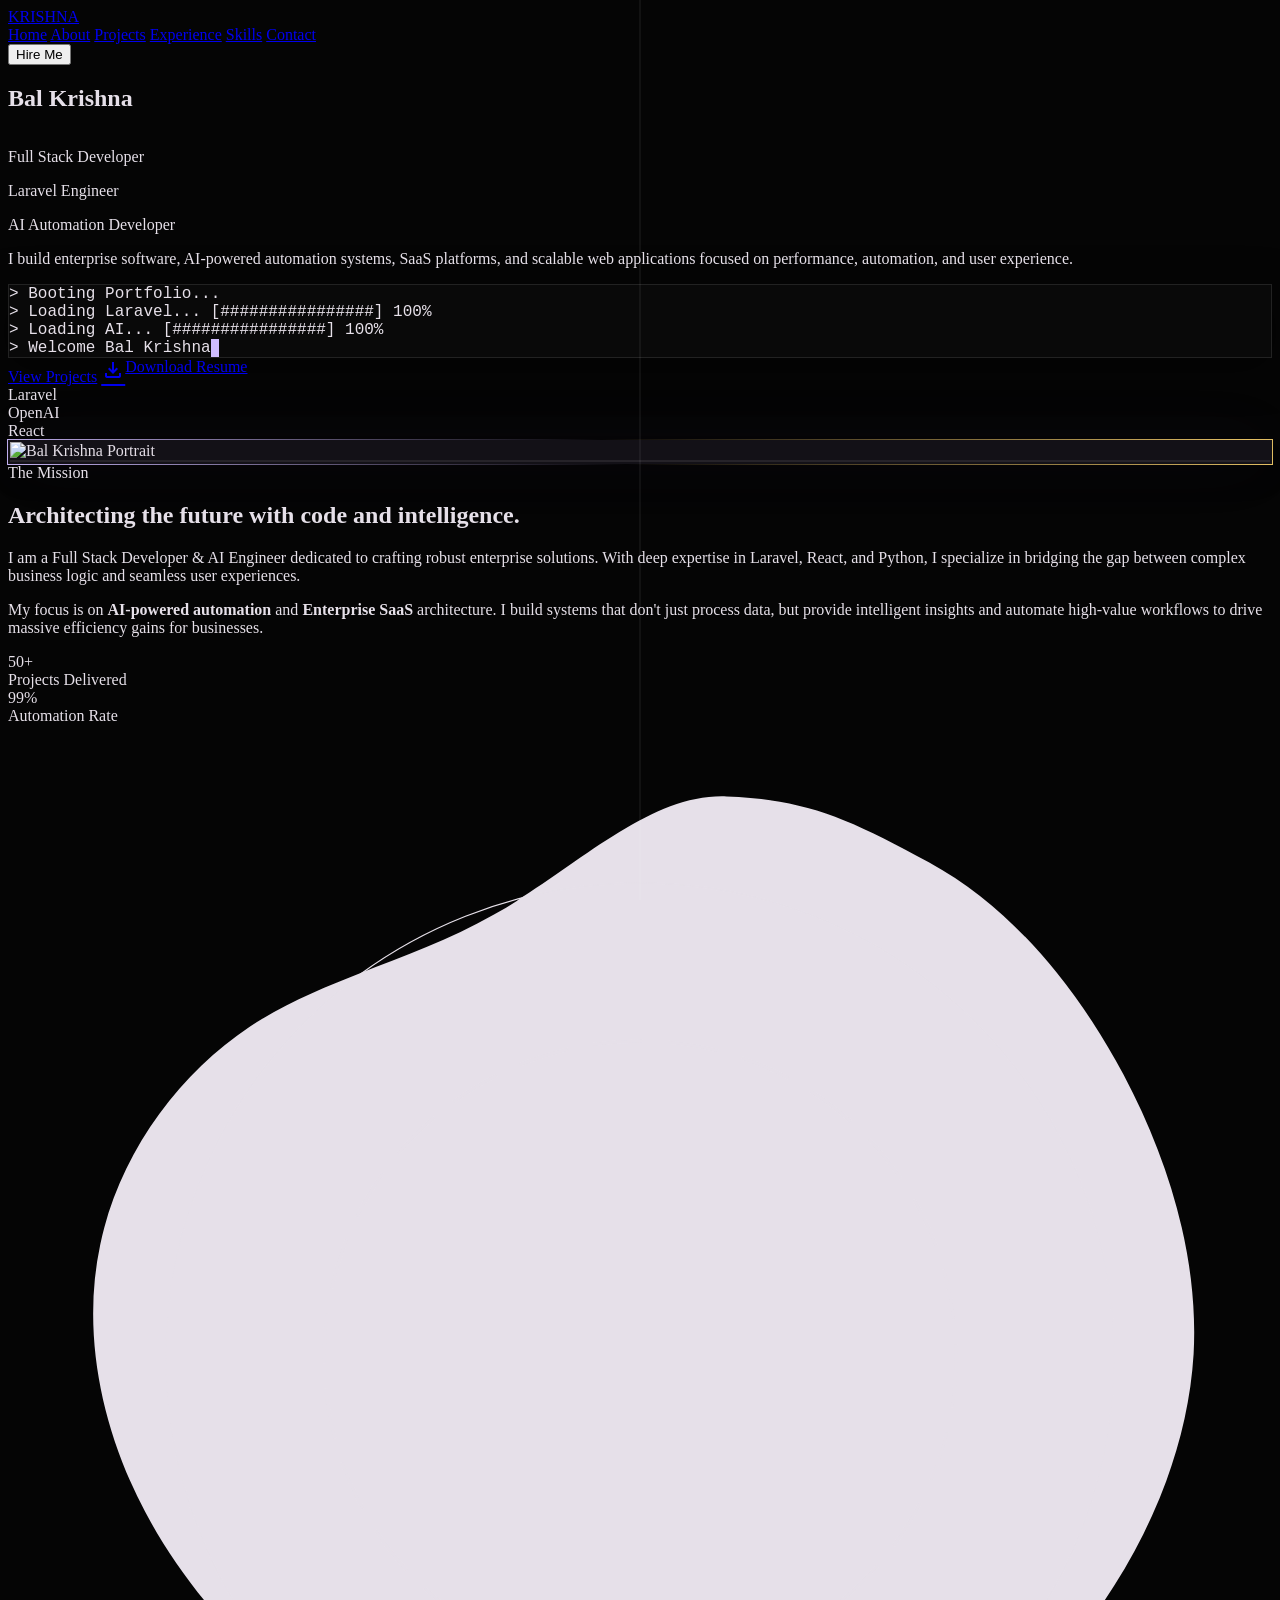
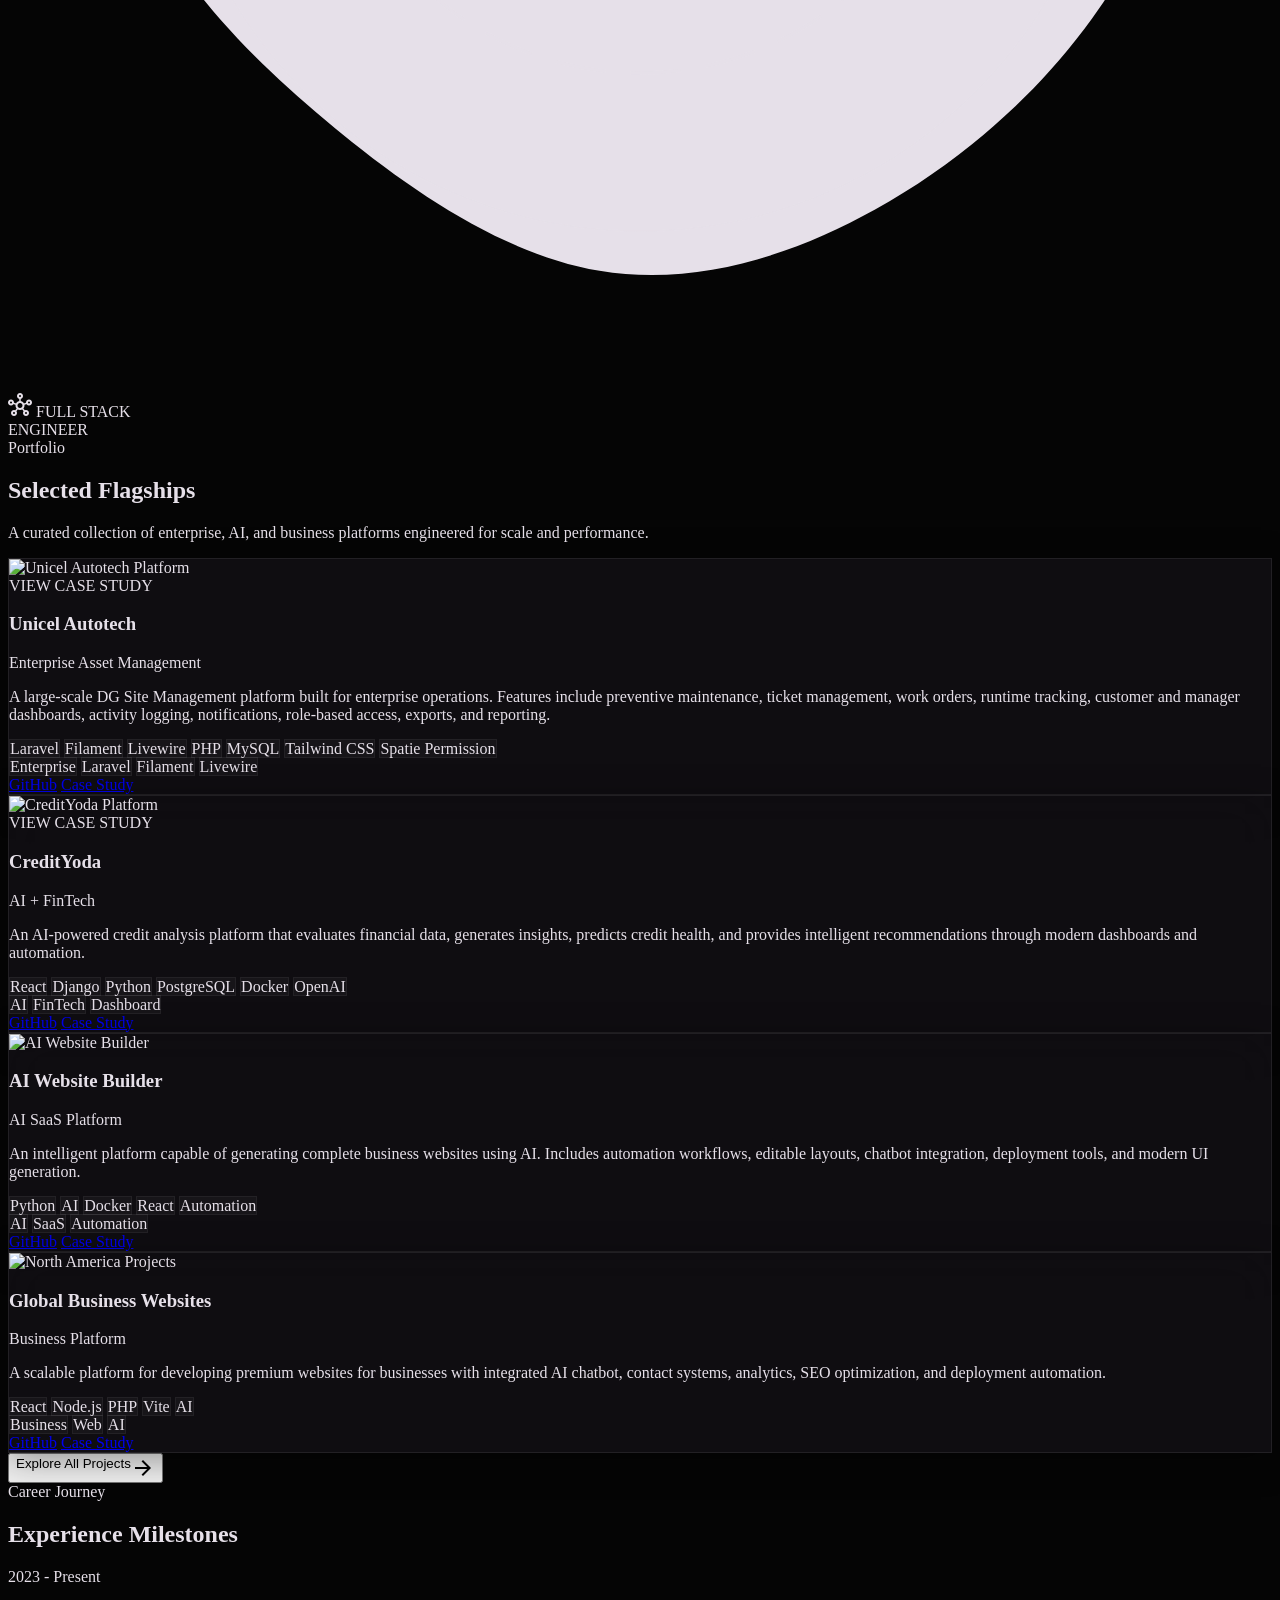
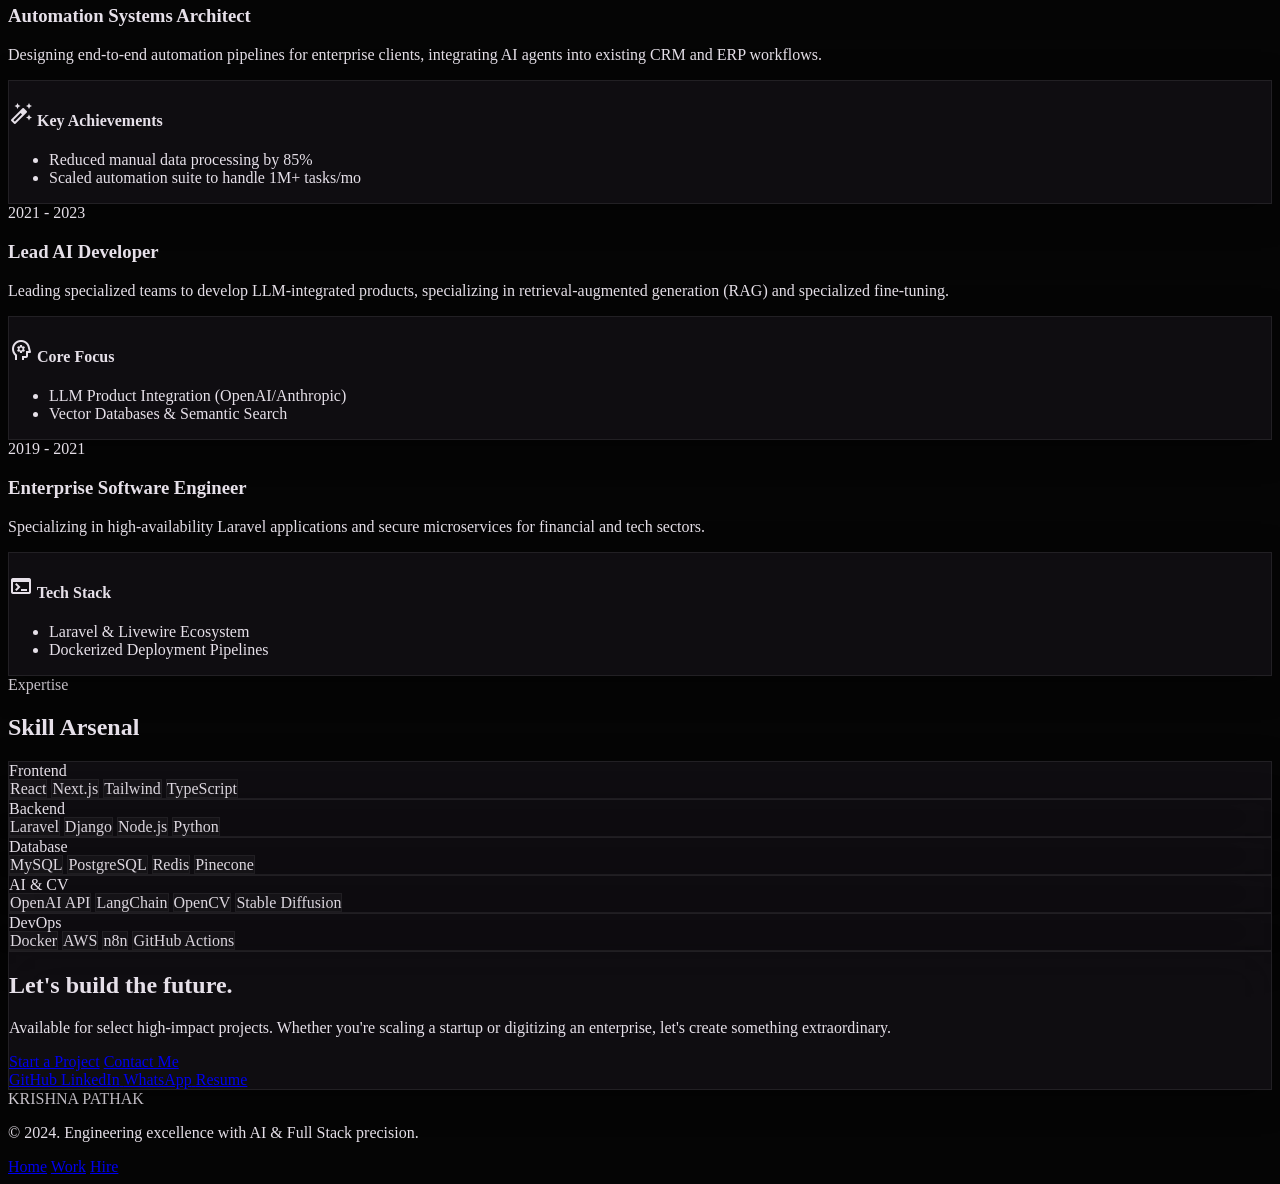
==== commit d26fe8fe: "with real projects" ====
--- a/index.html
+++ b/index.html
@@ -1,544 +1,792 @@
 <!DOCTYPE html>
-<html lang="en">
-<head>
-  <meta charset="UTF-8" />
-  <meta name="viewport" content="width=device-width, initial-scale=1.0" />
-  <title>Krishna — Full Stack Developer</title>
-  <meta name="description" content="Full-stack developer building SaaS platforms, AI tools, and web applications." />
-  <link rel="preconnect" href="https://fonts.googleapis.com" />
-  <link rel="preconnect" href="https://fonts.gstatic.com" crossorigin />
-  <link href="https://fonts.googleapis.com/css2?family=Space+Grotesk:wght@400;500;700&family=Space+Mono:wght@400;700&display=swap" rel="stylesheet" />
-  <style>
-*, *::before, *::after { box-sizing: border-box; margin: 0; padding: 0; }
-:root {
-  --purple: #7F77DD; --purple-dark: #3C3489;
-  --teal: #1D9E75; --coral: #D85A30; --amber: #BA7517;
-  --dark: #0f0f13; --dark-2: #16161d; --dark-3: #1e1e27;
-  --text: #f0eff8; --text-muted: #9998b0;
-  --border: rgba(255,255,255,0.08);
-  --font: 'Space Grotesk', sans-serif; --mono: 'Space Mono', monospace;
-  --radius: 14px; --radius-lg: 24px;
-}
-html { scroll-behavior: smooth; }
-body { font-family: var(--font); background: var(--dark); color: var(--text); line-height: 1.6; overflow-x: hidden; }
-a { color: inherit; text-decoration: none; }
-
-/* NAV */
-.nav { position: fixed; top: 0; left: 0; right: 0; z-index: 100; display: flex; align-items: center; justify-content: space-between; padding: 1rem 2rem; background: rgba(15,15,19,0.88); backdrop-filter: blur(16px); border-bottom: 0.5px solid var(--border); }
-.nav-logo { font-family: var(--mono); font-size: 1.2rem; font-weight: 700; }
-.dot { color: var(--purple); }
-.nav-links { display: flex; list-style: none; gap: 2rem; }
-.nav-links a { font-size: 0.9rem; color: var(--text-muted); transition: color 0.2s; }
-.nav-links a:hover { color: var(--text); }
-.nav-cta { background: var(--purple); color: #fff; border: none; padding: 0.5rem 1.25rem; border-radius: 100px; font-family: var(--font); font-size: 0.875rem; font-weight: 500; cursor: pointer; transition: background 0.2s, transform 0.15s; }
-.nav-cta:hover { background: var(--purple-dark); transform: translateY(-1px); }
-
-/* HERO */
-.hero { min-height: 100vh; display: flex; align-items: center; justify-content: space-between; padding: 7rem 2rem 4rem; max-width: 1200px; margin: 0 auto; gap: 3rem; position: relative; overflow: hidden; }
-.hero-bg-blobs { position: absolute; inset: 0; z-index: -1; pointer-events: none; }
-.blob { position: absolute; border-radius: 50%; filter: blur(80px); opacity: 0.15; }
-.blob-1 { width: 500px; height: 500px; background: var(--purple); top: -100px; left: -100px; animation: blobFloat 8s ease-in-out infinite; }
-.blob-2 { width: 400px; height: 400px; background: var(--teal); bottom: -50px; right: 10%; animation: blobFloat 10s ease-in-out infinite reverse; }
-.blob-3 { width: 300px; height: 300px; background: var(--coral); top: 30%; right: 30%; animation: blobFloat 7s ease-in-out infinite 2s; }
-@keyframes blobFloat { 0%, 100% { transform: translate(0,0) scale(1); } 33% { transform: translate(20px,-20px) scale(1.05); } 66% { transform: translate(-15px,15px) scale(0.97); } }
-.hero-content { flex: 1; max-width: 600px; }
-.hero-badge { display: inline-flex; align-items: center; gap: 0.5rem; padding: 0.4rem 1rem; border-radius: 100px; border: 0.5px solid rgba(29,158,117,0.4); background: rgba(29,158,117,0.1); color: #5DCAA5; font-size: 0.8rem; font-weight: 500; margin-bottom: 1.5rem; }
-.hero-title { font-size: clamp(2.5rem, 6vw, 4.5rem); font-weight: 700; line-height: 1.1; letter-spacing: -0.03em; margin-bottom: 1.25rem; }
-.highlight { background: linear-gradient(135deg, var(--purple) 0%, var(--coral) 100%); -webkit-background-clip: text; -webkit-text-fill-color: transparent; background-clip: text; }
-.hero-sub { font-size: 1.05rem; color: var(--text-muted); max-width: 480px; margin-bottom: 2rem; line-height: 1.7; }
-.hero-actions { display: flex; align-items: center; gap: 1rem; margin-bottom: 3rem; }
-.btn-primary { background: var(--purple); color: #fff; border: none; padding: 0.8rem 1.75rem; border-radius: 100px; font-family: var(--font); font-size: 0.95rem; font-weight: 500; cursor: pointer; transition: all 0.2s; }
-.btn-primary:hover { background: var(--purple-dark); transform: translateY(-2px); }
-.btn-ghost { color: var(--text-muted); font-size: 0.95rem; padding: 0.8rem 1rem; border-radius: 100px; transition: color 0.2s; }
-.btn-ghost:hover { color: var(--text); }
-.btn-full { width: 100%; text-align: center; display: block; }
-.hero-stats { display: flex; gap: 2.5rem; }
-.stat { display: flex; flex-direction: column; }
-.stat-num { font-size: 1.75rem; font-weight: 700; font-family: var(--mono); }
-.stat-label { font-size: 0.8rem; color: var(--text-muted); }
-
-/* HERO IMAGE */
-.hero-image { flex-shrink: 0; position: relative; width: 320px; height: 320px; }
-.avatar-ring { width: 280px; height: 280px; border-radius: 50%; background: linear-gradient(135deg, var(--purple), var(--teal), var(--coral)); padding: 3px; animation: ringRotate 8s linear infinite; }
-@keyframes ringRotate { from { filter: hue-rotate(0deg); } to { filter: hue-rotate(360deg); } }
-.avatar-inner { width: 100%; height: 100%; border-radius: 50%; background: var(--dark-2); display: flex; align-items: center; justify-content: center; }
-.avatar-placeholder { font-family: var(--mono); font-size: 3rem; font-weight: 700; color: var(--purple); }
-.floating-tag { position: absolute; background: var(--dark-3); border: 0.5px solid var(--border); border-radius: 100px; padding: 0.35rem 0.85rem; font-size: 0.78rem; font-weight: 500; white-space: nowrap; animation: tagFloat 4s ease-in-out infinite; }
-.tag-1 { top: 10px; right: -20px; color: #AFA9EC; border-color: rgba(127,119,221,0.3); }
-.tag-2 { bottom: 60px; right: -30px; color: #5DCAA5; border-color: rgba(29,158,117,0.3); animation-delay: 1.5s; }
-.tag-3 { bottom: 10px; left: -10px; color: #FAC775; border-color: rgba(186,117,23,0.3); animation-delay: 0.75s; }
-@keyframes tagFloat { 0%, 100% { transform: translateY(0); } 50% { transform: translateY(-8px); } }
-
-/* SECTIONS */
-.section { padding: 6rem 0; }
-.section-dark { background: var(--dark-2); }
-.container { max-width: 1200px; margin: 0 auto; padding: 0 2rem; }
-.section-header { margin-bottom: 3.5rem; }
-.section-label { font-family: var(--mono); font-size: 0.78rem; color: var(--purple); letter-spacing: 0.1em; text-transform: uppercase; display: block; margin-bottom: 0.75rem; }
-.section-title { font-size: clamp(1.75rem, 4vw, 2.75rem); font-weight: 700; letter-spacing: -0.03em; }
-
-/* PROJECTS */
-.projects-grid { display: grid; grid-template-columns: repeat(2, 1fr); gap: 1.5rem; }
-.project-card { background: var(--dark-2); border: 0.5px solid var(--border); border-radius: var(--radius-lg); overflow: hidden; transition: transform 0.25s, border-color 0.25s; display: flex; flex-direction: column; }
-.project-card:hover { transform: translateY(-4px); border-color: rgba(127,119,221,0.3); }
-.project-featured { grid-column: 1 / -1; display: grid; grid-template-columns: 1fr 1.2fr; min-height: 260px; }
-.project-featured .project-info { display: flex; flex-direction: column; justify-content: center; }
-.project-visual { min-height: 180px; display: flex; align-items: center; justify-content: center; position: relative; overflow: hidden; flex-shrink: 0; }
-.pv-purple { background: linear-gradient(135deg, #26215C, #534AB7); }
-.pv-coral  { background: linear-gradient(135deg, #4A1B0C, #993C1D); }
-.pv-teal   { background: linear-gradient(135deg, #04342C, #0F6E56); }
-.pv-amber  { background: linear-gradient(135deg, #412402, #854F0B); }
-.pv-pink   { background: linear-gradient(135deg, #3A1228, #8B2252); }
-
-/* Mock UIs */
-.mock-browser { width: 200px; background: rgba(0,0,0,0.3); border-radius: 10px; overflow: hidden; border: 0.5px solid rgba(255,255,255,0.1); }
-.mock-bar { height: 26px; background: rgba(0,0,0,0.4); display: flex; align-items: center; padding: 0 10px; gap: 6px; }
-.mock-bar span { width: 7px; height: 7px; border-radius: 50%; background: rgba(255,255,255,0.2); }
-.mock-screen { height: 110px; }
-.mock-screen-credit { background: linear-gradient(180deg, rgba(127,119,221,0.15) 0%, transparent 100%); display: flex; flex-direction: column; gap: 6px; padding: 10px; }
-.mock-score { font-family: var(--mono); font-size: 22px; font-weight: 700; color: #5DCAA5; text-align: center; padding: 8px 0; }
-.mock-bar-item { height: 5px; border-radius: 3px; background: rgba(255,255,255,0.1); overflow: hidden; }
-.mock-bar-fill { height: 100%; border-radius: 3px; }
-.mock-screen-dash { background: rgba(0,0,0,0.2); padding: 8px; display: flex; flex-direction: column; gap: 5px; }
-.mock-dash-row { display: flex; gap: 5px; }
-.mock-dash-card { flex: 1; height: 28px; border-radius: 4px; background: rgba(255,255,255,0.06); }
-.mock-dash-list { display: flex; flex-direction: column; gap: 4px; }
-.mock-dash-line { height: 6px; border-radius: 3px; background: rgba(255,255,255,0.08); }
-.mock-screen-chat { background: rgba(0,0,0,0.2); padding: 10px; display: flex; flex-direction: column; gap: 6px; justify-content: flex-end; }
-.mock-bubble { padding: 5px 9px; border-radius: 10px; font-size: 9px; color: rgba(255,255,255,0.7); max-width: 80%; }
-.mock-bubble.user { background: rgba(127,119,221,0.3); align-self: flex-end; }
-.mock-bubble.bot { background: rgba(29,158,117,0.25); align-self: flex-start; }
-.mock-screen-map { background: rgba(0,0,0,0.15); padding: 8px; display: flex; flex-direction: column; gap: 5px; }
-.mock-map-grid { display: grid; grid-template-columns: repeat(3,1fr); gap: 4px; flex: 1; }
-.mock-map-cell { height: 22px; border-radius: 3px; background: rgba(255,255,255,0.05); }
-.mock-map-cell.active { background: rgba(29,158,117,0.3); }
-
-.project-info { padding: 1.5rem 1.75rem; display: flex; flex-direction: column; gap: 0.65rem; flex: 1; }
-.project-tags { display: flex; flex-wrap: wrap; gap: 0.4rem; }
-.tag { font-size: 0.72rem; padding: 0.2rem 0.6rem; border-radius: 100px; background: rgba(127,119,221,0.12); color: #AFA9EC; border: 0.5px solid rgba(127,119,221,0.18); font-family: var(--mono); }
-.tag-green { background: rgba(29,158,117,0.12); color: #5DCAA5; border-color: rgba(29,158,117,0.2); }
-.tag-coral { background: rgba(216,90,48,0.12); color: #F0997B; border-color: rgba(216,90,48,0.18); }
-.tag-amber { background: rgba(186,117,23,0.12); color: #FAC775; border-color: rgba(186,117,23,0.18); }
-.project-title { font-size: 1.2rem; font-weight: 700; letter-spacing: -0.02em; }
-.project-desc { font-size: 0.875rem; color: var(--text-muted); line-height: 1.6; }
-.project-links { display: flex; align-items: center; gap: 1rem; margin-top: auto; padding-top: 0.5rem; }
-.link-live { font-size: 0.85rem; font-weight: 500; color: var(--purple); transition: color 0.2s; }
-.link-live:hover { color: #AFA9EC; }
-.link-code { font-size: 0.85rem; color: var(--text-muted); font-family: var(--mono); transition: color 0.2s; }
-.link-code:hover { color: var(--text); }
-
-/* SKILLS */
-.skills-grid { display: grid; grid-template-columns: repeat(3, 1fr); gap: 2rem; }
-.skill-group-title { font-family: var(--mono); font-size: 0.75rem; text-transform: uppercase; letter-spacing: 0.1em; color: var(--text-muted); margin-bottom: 1rem; }
-.skill-pills { display: flex; flex-wrap: wrap; gap: 0.5rem; }
-.pill { padding: 0.4rem 0.9rem; border-radius: 100px; font-size: 0.85rem; font-weight: 500; border: 0.5px solid transparent; transition: transform 0.2s; cursor: default; }
-.pill:hover { transform: translateY(-2px); }
-.pill-purple { background: rgba(127,119,221,0.12); color: #AFA9EC; border-color: rgba(127,119,221,0.2); }
-.pill-teal   { background: rgba(29,158,117,0.12); color: #5DCAA5; border-color: rgba(29,158,117,0.2); }
-.pill-coral  { background: rgba(216,90,48,0.12); color: #F0997B; border-color: rgba(216,90,48,0.2); }
-
-/* CONTACT */
-.contact-layout { display: grid; grid-template-columns: 1fr 1.2fr; gap: 4rem; align-items: start; }
-.contact-text p { font-size: 1.05rem; color: var(--text-muted); line-height: 1.7; margin-bottom: 2rem; }
-.contact-links { display: flex; flex-direction: column; gap: 1rem; }
-.contact-item { display: flex; align-items: center; gap: 0.75rem; font-size: 0.95rem; color: var(--text-muted); transition: color 0.2s; padding: 0.5rem 0; border-bottom: 0.5px solid var(--border); }
-.contact-item:hover { color: var(--text); }
-.contact-form { display: flex; flex-direction: column; gap: 1.25rem; }
-.form-group { display: flex; flex-direction: column; gap: 0.4rem; }
-.form-group label { font-size: 0.78rem; font-weight: 500; color: var(--text-muted); text-transform: uppercase; letter-spacing: 0.06em; font-family: var(--mono); }
-.form-group input, .form-group textarea { background: var(--dark-2); border: 0.5px solid rgba(255,255,255,0.1); border-radius: var(--radius); padding: 0.75rem 1rem; font-family: var(--font); font-size: 0.95rem; color: var(--text); outline: none; transition: border-color 0.2s; resize: vertical; }
-.form-group input::placeholder, .form-group textarea::placeholder { color: var(--text-muted); }
-.form-group input:focus, .form-group textarea:focus { border-color: var(--purple); }
-.form-success { display: none; text-align: center; color: #5DCAA5; font-size: 0.9rem; padding: 0.75rem; background: rgba(29,158,117,0.1); border-radius: var(--radius); border: 0.5px solid rgba(29,158,117,0.2); }
-
-/* FOOTER */
-.footer { border-top: 0.5px solid var(--border); padding: 2rem 0; }
-.footer-inner { display: flex; align-items: center; justify-content: space-between; flex-wrap: wrap; gap: 1rem; }
-.footer p { font-size: 0.85rem; color: var(--text-muted); }
-.footer-links { display: flex; gap: 1.5rem; }
-.footer-links a { font-size: 0.85rem; color: var(--text-muted); transition: color 0.2s; }
-.footer-links a:hover { color: var(--text); }
-
-/* RESPONSIVE */
-@media (max-width: 900px) {
-  .hero { flex-direction: column; text-align: center; padding-top: 6rem; }
-  .hero-stats { justify-content: center; }
-  .hero-image { width: 240px; height: 240px; }
-  .avatar-ring { width: 210px; height: 210px; }
-  .projects-grid { grid-template-columns: 1fr; }
-  .project-featured { grid-template-columns: 1fr; }
-  .skills-grid { grid-template-columns: 1fr; gap: 2rem; }
-  .contact-layout { grid-template-columns: 1fr; gap: 2.5rem; }
-}
-@media (max-width: 600px) {
-  .nav-links { display: none; }
-  .hero-actions { flex-direction: column; align-items: stretch; }
-  .footer-inner { flex-direction: column; align-items: flex-start; }
-}
-
-/* REVEAL */
-.reveal { opacity: 0; transform: translateY(24px); transition: opacity 0.6s ease, transform 0.6s ease; }
-.reveal.visible { opacity: 1; transform: translateY(0); }
-  </style>
+
+<html class="dark" lang="en"><head>
+<meta charset="utf-8"/>
+<meta content="width=device-width, initial-scale=1.0" name="viewport"/>
+<title>Bal Krishna | Full Stack &amp; AI Automation Expert</title>
+<script src="https://cdn.tailwindcss.com?plugins=forms,container-queries"></script>
+<link href="https://fonts.googleapis.com/css2?family=Inter:wght@300;400;500;600&amp;family=Space+Grotesk:wght@300;400;500;600;700&amp;display=swap" rel="stylesheet"/>
+<link href="https://fonts.googleapis.com/css2?family=Material+Symbols+Outlined:wght,FILL@100..700,0..1&amp;display=swap" rel="stylesheet"/>
+<script id="tailwind-config">
+      tailwind.config = {
+        darkMode: "class",
+        theme: {
+          extend: {
+            "colors": {
+                    "on-tertiary-fixed-variant": "#594400",
+                    "on-tertiary-container": "#503d00",
+                    "outline-variant": "#494551",
+                    "primary-fixed": "#e9ddff",
+                    "error-container": "#93000a",
+                    "primary": "#cfbcff",
+                    "on-background": "#e6e0e9",
+                    "on-surface": "#e6e0e9",
+                    "on-tertiary-fixed": "#241a00",
+                    "surface-container": "#211f24",
+                    "secondary-fixed": "#e9ddff",
+                    "background": "#141218",
+                    "tertiary": "#e7c365",
+                    "surface-container-highest": "#36343a",
+                    "on-secondary-container": "#bfb2da",
+                    "on-secondary-fixed-variant": "#4b4263",
+                    "primary-container": "#6750a4",
+                    "inverse-primary": "#6750a4",
+                    "on-error": "#690005",
+                    "on-primary-fixed": "#22005d",
+                    "surface-container-lowest": "#0f0d13",
+                    "primary-fixed-dim": "#cfbcff",
+                    "secondary": "#cdc0e9",
+                    "surface-container-high": "#2b292f",
+                    "inverse-surface": "#e6e0e9",
+                    "on-error-container": "#ffdad6",
+                    "on-surface-variant": "#cbc4d2",
+                    "tertiary-fixed": "#ffdf93",
+                    "tertiary-container": "#c9a74d",
+                    "secondary-container": "#4d4465",
+                    "surface-tint": "#cfbcff",
+                    "surface-bright": "#3b383e",
+                    "tertiary-fixed-dim": "#e7c365",
+                    "on-primary-container": "#e0d2ff",
+                    "outline": "#948e9c",
+                    "on-primary": "#381e72",
+                    "on-tertiary": "#3e2e00",
+                    "surface-dim": "#141218",
+                    "surface": "#141218",
+                    "on-secondary-fixed": "#1f1635",
+                    "on-secondary": "#342b4b",
+                    "secondary-fixed-dim": "#cdc0e9",
+                    "surface-variant": "#36343a",
+                    "surface-container-low": "#1d1b20",
+                    "inverse-on-surface": "#322f35",
+                    "error": "#ffb4ab",
+                    "on-primary-fixed-variant": "#4f378a"
+            },
+            "borderRadius": {
+                    "DEFAULT": "0.25rem",
+                    "lg": "0.5rem",
+                    "xl": "0.75rem",
+                    "full": "9999px"
+            },
+            "spacing": {
+                    "stack-gap": "12px",
+                    "margin-mobile": "20px",
+                    "section-gap": "160px",
+                    "gutter": "24px",
+                    "container-max": "1200px"
+            },
+            "fontFamily": {
+                    "headline-lg-mobile": ["Space Grotesk"],
+                    "label-sm": ["Inter"],
+                    "body-lg": ["Inter"],
+                    "headline-lg": ["Space Grotesk"],
+                    "display-xl": ["Space Grotesk"],
+                    "display-2xl": ["Space Grotesk"],
+                    "body-md": ["Inter"]
+            },
+            "fontSize": {
+                    "headline-lg-mobile": ["24px", {"lineHeight": "1.3", "fontWeight": "600"}],
+                    "label-sm": ["14px", {"lineHeight": "1.2", "letterSpacing": "0.02em", "fontWeight": "500"}],
+                    "body-lg": ["18px", {"lineHeight": "1.6", "fontWeight": "400"}],
+                    "headline-lg": ["32px", {"lineHeight": "1.3", "fontWeight": "600"}],
+                    "display-xl": ["48px", {"lineHeight": "1.2", "letterSpacing": "-0.03em", "fontWeight": "700"}],
+                    "display-2xl": ["72px", {"lineHeight": "1.1", "letterSpacing": "-0.04em", "fontWeight": "700"}],
+                    "body-md": ["16px", {"lineHeight": "1.6", "fontWeight": "400"}]
+            }
+          },
+        },
+      }
+    </script>
+<style>
+        body {
+            background-color: #050505;
+            color: #e6e0e9;
+            overflow-x: hidden;
+            scroll-behavior: smooth;
+        }
+
+        .orb {
+            position: fixed;
+            border-radius: 50%;
+            filter: blur(80px);
+            z-index: -1;
+            opacity: 0.15;
+            pointer-events: none;
+            animation: orbMove 20s infinite alternate ease-in-out;
+        }
+        @keyframes orbMove {
+            0% { transform: translate(0, 0) scale(1); }
+            100% { transform: translate(100px, 50px) scale(1.2); }
+        }
+
+        .glass-card {
+            background: rgba(20, 18, 24, 0.7);
+            backdrop-filter: blur(24px);
+            border: 1px solid rgba(255, 255, 255, 0.08);
+            box-shadow: 0 8px 32px 0 rgba(0, 0, 0, 0.37);
+        }
+
+        .text-reveal {
+            overflow: hidden;
+        }
+        .text-reveal-inner {
+            display: inline-block;
+            transform: translateY(100%);
+            animation: reveal 0.8s cubic-bezier(0.77, 0, 0.175, 1) forwards;
+        }
+        @keyframes reveal {
+            to { transform: translateY(0); }
+        }
+
+        .tilt-card {
+            transition: transform 0.4s cubic-bezier(0.175, 0.885, 0.32, 1.275), box-shadow 0.4s ease;
+            transform-style: preserve-3d;
+        }
+        .tilt-card:hover {
+            box-shadow: 0 0 30px rgba(207, 188, 255, 0.15);
+        }
+
+        .tech-badge-float {
+            animation: float 6s ease-in-out infinite;
+        }
+        @keyframes float {
+            0%, 100% { transform: translateY(0px); }
+            50% { transform: translateY(-15px); }
+        }
+
+        .animated-border {
+            position: relative;
+            background: #141218;
+            padding: 2px;
+        }
+        .animated-border::after {
+            content: '';
+            position: absolute;
+            inset: -1px;
+            background: linear-gradient(45deg, #cfbcff, transparent, #e7c365, transparent, #cfbcff);
+            background-size: 200% 200%;
+            z-index: -1;
+            border-radius: inherit;
+            animation: borderRotate 6s linear infinite;
+        }
+        @keyframes borderRotate {
+            0% { background-position: 0% 0%; }
+            100% { background-position: 200% 200%; }
+        }
+
+        .magnetic-btn {
+            display: inline-flex;
+            transition: transform 0.2s linear, box-shadow 0.3s ease;
+        }
+        .magnetic-btn:hover {
+            box-shadow: 0 0 20px rgba(207, 188, 255, 0.3);
+        }
+
+        .terminal-window {
+            background: rgba(10, 10, 10, 0.85);
+            border: 1px solid rgba(255, 255, 255, 0.1);
+            font-family: 'Courier New', Courier, monospace;
+            box-shadow: 0 10px 40px rgba(0,0,0,0.5);
+        }
+        .terminal-cursor {
+            display: inline-block;
+            width: 8px;
+            height: 18px;
+            background: #cfbcff;
+            animation: blink 1s infinite;
+            vertical-align: middle;
+        }
+        @keyframes blink { 50% { opacity: 0; } }
+
+        .timeline-line {
+            position: absolute;
+            left: 50%;
+            top: 0;
+            bottom: 0;
+            width: 2px;
+            background: rgba(255, 255, 255, 0.05);
+            transform: translateX(-50%);
+        }
+        .timeline-line-inner {
+            position: absolute;
+            left: 0;
+            top: 0;
+            width: 100%;
+            background: linear-gradient(to bottom, #cfbcff, #e7c365);
+            height: 0%;
+            transition: height 0.1s linear;
+        }
+
+        .reveal-on-scroll {
+            opacity: 0;
+            transform: translateY(40px);
+            transition: all 1s cubic-bezier(0.16, 1, 0.3, 1);
+        }
+        .reveal-on-scroll.active {
+            opacity: 1;
+            transform: translateY(0);
+        }
+
+        .portrait-glow {
+            box-shadow: 0 0 60px -10px rgba(103, 80, 164, 0.4);
+        }
+
+        @media (max-width: 768px) {
+            .timeline-line { left: 20px; transform: none; }
+        }
+
+        .skill-tag {
+            background: rgba(255, 255, 255, 0.03);
+            border: 1px solid rgba(255, 255, 255, 0.05);
+            transition: all 0.3s ease;
+        }
+        .skill-tag:hover {
+            border-color: #cfbcff;
+            background: rgba(207, 188, 255, 0.05);
+            transform: translateY(-2px);
+        }
+    </style>
 </head>
-<body>
-
-  <nav class="nav">
-    <div class="nav-logo">Krishna<span class="dot">.</span></div>
-    <ul class="nav-links">
-      <li><a href="#about">About</a></li>
-      <li><a href="#work">Work</a></li>
-      <li><a href="#skills">Skills</a></li>
-      <li><a href="#contact">Contact</a></li>
-    </ul>
-    <button class="nav-cta" onclick="document.getElementById('contact').scrollIntoView({behavior:'smooth'})">Hire me</button>
-  </nav>
-
-  <!-- HERO -->
-  <section class="hero" id="about">
-    <div class="hero-bg-blobs" aria-hidden="true">
-      <div class="blob blob-1"></div>
-      <div class="blob blob-2"></div>
-      <div class="blob blob-3"></div>
-    </div>
-    <div class="hero-content">
-      <div class="hero-badge">Available for work 🟢</div>
-      <h1 class="hero-title">
-        I build<br/>
-        <span class="highlight" id="rotating-word">SaaS platforms</span><br/>
-        that scale.
-      </h1>
-      <p class="hero-sub">Full-stack developer specializing in SaaS products, AI-powered tools, and enterprise web applications. From Laravel backends to React frontends — I ship end-to-end.</p>
-      <div class="hero-actions">
-        <button class="btn-primary" onclick="document.getElementById('work').scrollIntoView({behavior:'smooth'})">See my work ↓</button>
-        <a href="#contact" class="btn-ghost">Let's talk</a>
-      </div>
-      <div class="hero-stats">
-        <div class="stat"><span class="stat-num">5+</span><span class="stat-label">Live projects</span></div>
-        <div class="stat"><span class="stat-num">3+</span><span class="stat-label">Orgs contributed</span></div>
-        <div class="stat"><span class="stat-num">121+</span><span class="stat-label">Commits shipped</span></div>
-      </div>
-    </div>
-    <div class="hero-image">
-      <div class="avatar-ring">
-        <div class="avatar-inner">
-          <div class="avatar-placeholder">KB</div>
-        </div>
-      </div>
-      <div class="floating-tag tag-1">Laravel</div>
-      <div class="floating-tag tag-2">React</div>
-      <div class="floating-tag tag-3">Django</div>
-    </div>
-  </section>
-
-  <!-- WORK -->
-  <section class="section" id="work">
-    <div class="container">
-      <div class="section-header">
-        <span class="section-label">Selected work</span>
-        <h2 class="section-title">Projects I've shipped</h2>
-      </div>
-      <div class="projects-grid">
-
-        <!-- CreditYoda - Featured -->
-        <article class="project-card project-featured reveal">
-          <div class="project-visual pv-purple">
-            <div class="mock-browser">
-              <div class="mock-bar"><span></span><span></span><span></span></div>
-              <div class="mock-screen mock-screen-credit">
-                <div class="mock-score">742</div>
-                <div class="mock-bar-item"><div class="mock-bar-fill" style="width:74%;background:linear-gradient(90deg,#7F77DD,#5DCAA5)"></div></div>
-                <div class="mock-bar-item"><div class="mock-bar-fill" style="width:55%;background:rgba(127,119,221,0.5)"></div></div>
-                <div class="mock-bar-item"><div class="mock-bar-fill" style="width:88%;background:rgba(29,158,117,0.5)"></div></div>
-              </div>
-            </div>
-          </div>
-          <div class="project-info">
-            <div class="project-tags">
-              <span class="tag">Django REST</span>
-              <span class="tag">React 18</span>
-              <span class="tag tag-green">PostgreSQL</span>
-              <span class="tag tag-coral">Razorpay</span>
-              <span class="tag tag-amber">Docker</span>
-            </div>
-            <h3 class="project-title">CreditYoda</h3>
-            <p class="project-desc">Full-stack credit score improvement platform. Users log in via WhatsApp OTP, fetch their credit report from the bureau, and get AI-generated insights, an improvement plan, and score history tracking. Includes an admin CRM portal for internal teams.</p>
-            <div class="project-links">
-              <a href="https://github.com/CreditYoda-AI/credityoda" target="_blank" class="link-code">GitHub ↗</a>
-            </div>
-          </div>
-        </article>
-
-        <!-- Unicel Autotech -->
-        <article class="project-card reveal">
-          <div class="project-visual pv-teal">
-            <div class="mock-browser">
-              <div class="mock-bar"><span></span><span></span><span></span></div>
-              <div class="mock-screen mock-screen-dash">
-                <div class="mock-dash-row">
-                  <div class="mock-dash-card"></div>
-                  <div class="mock-dash-card"></div>
-                  <div class="mock-dash-card"></div>
-                </div>
-                <div class="mock-dash-list">
-                  <div class="mock-dash-line" style="width:90%"></div>
-                  <div class="mock-dash-line" style="width:70%"></div>
-                  <div class="mock-dash-line" style="width:80%"></div>
-                  <div class="mock-dash-line" style="width:60%"></div>
-                </div>
-              </div>
-            </div>
-          </div>
-          <div class="project-info">
-            <div class="project-tags">
-              <span class="tag">Laravel</span>
-              <span class="tag">PHP</span>
-              <span class="tag tag-green">Filament</span>
-              <span class="tag tag-amber">Tailwind</span>
-            </div>
-            <h3 class="project-title">Unicel Autotech</h3>
-            <p class="project-desc">DG Set Aggregator platform for India. Built for internal teams with four role-based dashboards — Admin, Customer, Manager, and ServiceMan — using Laravel, Filament, and Spatie for permissions.</p>
-            <div class="project-links">
-              <a href="https://unicel.autotech.com" target="_blank" class="link-live">unicel.autotech.com ↗</a>
-              <a href="https://github.com/webshot-digital/unicel-autotech" target="_blank" class="link-code">GitHub</a>
-            </div>
-          </div>
-        </article>
-
-        <!-- All-in-One Software -->
-        <article class="project-card reveal">
-          <div class="project-visual pv-amber">
-            <div class="mock-browser">
-              <div class="mock-bar"><span></span><span></span><span></span></div>
-              <div class="mock-screen mock-screen-dash">
-                <div class="mock-dash-row">
-                  <div class="mock-dash-card" style="background:rgba(186,117,23,0.2)"></div>
-                  <div class="mock-dash-card"></div>
-                </div>
-                <div class="mock-dash-list">
-                  <div class="mock-dash-line" style="width:95%;background:rgba(186,117,23,0.3)"></div>
-                  <div class="mock-dash-line" style="width:75%"></div>
-                  <div class="mock-dash-line" style="width:60%"></div>
-                  <div class="mock-dash-line" style="width:85%"></div>
-                </div>
-              </div>
-            </div>
-          </div>
-          <div class="project-info">
-            <div class="project-tags">
-              <span class="tag">Python</span>
-              <span class="tag">Django</span>
-              <span class="tag tag-green">Celery</span>
-              <span class="tag tag-amber">Docker</span>
-              <span class="tag tag-coral">Nginx</span>
-            </div>
-            <h3 class="project-title">All-in-One Software</h3>
-            <p class="project-desc">Enterprise-grade all-in-one business management platform built with Django, Celery for task queuing, Docker Compose for containerization, and Nginx for production deployment.</p>
-            <div class="project-links">
-              <a href="https://github.com/webshot-digital/all-in-one-software" target="_blank" class="link-code">GitHub ↗</a>
-            </div>
-          </div>
-        </article>
-
-        <!-- Chatbot SaaS -->
-        <article class="project-card reveal">
-          <div class="project-visual pv-coral">
-            <div class="mock-browser">
-              <div class="mock-bar"><span></span><span></span><span></span></div>
-              <div class="mock-screen mock-screen-chat">
-                <div class="mock-bubble bot">Hi! How can I help you today?</div>
-                <div class="mock-bubble user">Tell me about pricing</div>
-                <div class="mock-bubble bot">Sure! Here are our plans...</div>
-              </div>
-            </div>
-          </div>
-          <div class="project-info">
-            <div class="project-tags">
-              <span class="tag">Python</span>
-              <span class="tag">Django</span>
-              <span class="tag tag-coral">HTML/CSS</span>
-              <span class="tag tag-green">AI</span>
-            </div>
-            <h3 class="project-title">Chatbot SaaS</h3>
-            <p class="project-desc">Custom AI chatbot platform for websites. Embeddable widget that businesses can deploy on their sites, powered by a Django backend with intelligent conversation handling.</p>
-            <div class="project-links">
-              <a href="https://github.com/webshot-digital/chatbot-saas" target="_blank" class="link-code">GitHub ↗</a>
-            </div>
-          </div>
-        </article>
-
-        <!-- Group North America Websites -->
-        <article class="project-card reveal">
-          <div class="project-visual pv-pink">
-            <div class="mock-browser">
-              <div class="mock-bar"><span></span><span></span><span></span></div>
-              <div class="mock-screen mock-screen-map">
-                <div class="mock-dash-line" style="width:60%;background:rgba(216,90,200,0.3);margin-bottom:6px"></div>
-                <div class="mock-map-grid">
-                  <div class="mock-map-cell active"></div>
-                  <div class="mock-map-cell"></div>
-                  <div class="mock-map-cell active"></div>
-                  <div class="mock-map-cell"></div>
-                  <div class="mock-map-cell active"></div>
-                  <div class="mock-map-cell"></div>
-                </div>
-              </div>
-            </div>
-          </div>
-          <div class="project-info">
-            <div class="project-tags">
-              <span class="tag">React</span>
-              <span class="tag">Vite</span>
-              <span class="tag tag-coral">PHP</span>
-              <span class="tag tag-amber">JavaScript</span>
-            </div>
-            <h3 class="project-title">Group North America Websites</h3>
-            <p class="project-desc">Multi-site web presence for Group North America, built with React + Vite and a PHP SMTP mail server for contact forms. Deployed on Hostinger with 5 active branches.</p>
-            <div class="project-links">
-              <a href="https://github.com/webshot-digital/group-north-america_websites" target="_blank" class="link-code">GitHub ↗</a>
-            </div>
-          </div>
-        </article>
-
-      </div>
-    </div>
-  </section>
-
-  <!-- SKILLS -->
-  <section class="section section-dark" id="skills">
-    <div class="container">
-      <div class="section-header reveal">
-        <span class="section-label">What I work with</span>
-        <h2 class="section-title">Skills & tools</h2>
-      </div>
-      <div class="skills-grid">
-        <div class="skill-group reveal">
-          <h3 class="skill-group-title">Frontend</h3>
-          <div class="skill-pills">
-            <span class="pill pill-purple">React 18</span>
-            <span class="pill pill-purple">Vite</span>
-            <span class="pill pill-purple">TailwindCSS</span>
-            <span class="pill pill-purple">JavaScript</span>
-            <span class="pill pill-purple">TypeScript</span>
-            <span class="pill pill-purple">HTML/CSS</span>
-          </div>
-        </div>
-        <div class="skill-group reveal">
-          <h3 class="skill-group-title">Backend</h3>
-          <div class="skill-pills">
-            <span class="pill pill-teal">Laravel</span>
-            <span class="pill pill-teal">Django REST</span>
-            <span class="pill pill-teal">Python</span>
-            <span class="pill pill-teal">PHP</span>
-            <span class="pill pill-teal">PostgreSQL</span>
-            <span class="pill pill-teal">Celery</span>
-          </div>
-        </div>
-        <div class="skill-group reveal">
-          <h3 class="skill-group-title">DevOps & tools</h3>
-          <div class="skill-pills">
-            <span class="pill pill-coral">Docker</span>
-            <span class="pill pill-coral">Nginx</span>
-            <span class="pill pill-coral">Vercel</span>
-            <span class="pill pill-coral">Hostinger</span>
-            <span class="pill pill-coral">Git</span>
-            <span class="pill pill-coral">Razorpay</span>
-          </div>
-        </div>
-      </div>
-    </div>
-  </section>
-
-  <!-- CONTACT -->
-  <section class="section" id="contact">
-    <div class="container">
-      <div class="section-header reveal">
-        <span class="section-label">Get in touch</span>
-        <h2 class="section-title">Let's build something</h2>
-      </div>
-      <div class="contact-layout reveal">
-        <div class="contact-text">
-          <p>Have a project in mind? I specialize in building SaaS platforms, AI-powered tools, and full-stack web applications. Let's talk.</p>
-          <div class="contact-links">
-            <a href="mailto:you@email.com" class="contact-item">✉️ &nbsp;you@email.com</a>
-            <a href="https://github.com/krishnabal123" target="_blank" class="contact-item">💻 &nbsp;github.com/krishnabal123</a>
-            <a href="https://linkedin.com/in/yourusername" target="_blank" class="contact-item">🔗 &nbsp;LinkedIn</a>
-          </div>
-        </div>
-        <form class="contact-form" onsubmit="handleSubmit(event)">
-          <div class="form-group"><label for="name">Name</label><input type="text" id="name" placeholder="Your name" required /></div>
-          <div class="form-group"><label for="email">Email</label><input type="email" id="email" placeholder="your@email.com" required /></div>
-          <div class="form-group"><label for="message">Message</label><textarea id="message" rows="4" placeholder="Tell me about your project..." required></textarea></div>
-          <button type="submit" class="btn-primary btn-full" id="submit-btn">Send message →</button>
-          <p class="form-success" id="form-success">Thanks! I'll get back to you soon. 🎉</p>
-        </form>
-      </div>
-    </div>
-  </section>
-
-  <footer class="footer">
-    <div class="container footer-inner">
-      <span class="nav-logo" style="font-family:var(--mono);font-weight:700">Krishna<span class="dot">.</span></span>
-      <p>Built with ❤️ — <span id="year"></span></p>
-      <div class="footer-links">
-        <a href="https://github.com/krishnabal123" target="_blank">GitHub</a>
-        <a href="https://linkedin.com/in/yourusername" target="_blank">LinkedIn</a>
-      </div>
-    </div>
-  </footer>
-
-  <script>
-document.getElementById('year').textContent = new Date().getFullYear();
-
-const words = ['SaaS platforms', 'AI chatbots', 'credit tools', 'web apps', 'dashboards'];
-let wordIdx = 0;
-const rotatingEl = document.getElementById('rotating-word');
-rotatingEl.style.transition = 'opacity 0.4s ease, transform 0.4s ease';
-setInterval(() => {
-  rotatingEl.style.opacity = '0';
-  rotatingEl.style.transform = 'translateY(8px)';
-  setTimeout(() => {
-    wordIdx = (wordIdx + 1) % words.length;
-    rotatingEl.textContent = words[wordIdx];
-    rotatingEl.style.opacity = '1';
-    rotatingEl.style.transform = 'translateY(0)';
-  }, 300);
-}, 2500);
-
-const observer = new IntersectionObserver((entries) => {
-  entries.forEach((entry, i) => {
-    if (entry.isIntersecting) {
-      setTimeout(() => entry.target.classList.add('visible'), i * 100);
-      observer.unobserve(entry.target);
-    }
-  });
-}, { threshold: 0.1 });
-document.querySelectorAll('.reveal').forEach(el => observer.observe(el));
-
-function handleSubmit(e) {
-  e.preventDefault();
-  const btn = document.getElementById('submit-btn');
-  btn.textContent = 'Sending...';
-  btn.disabled = true;
-  setTimeout(() => {
-    btn.style.display = 'none';
-    document.getElementById('form-success').style.display = 'block';
-    e.target.reset();
-  }, 1200);
-}
-
-const sections = document.querySelectorAll('section[id]');
-const navLinks = document.querySelectorAll('.nav-links a');
-window.addEventListener('scroll', () => {
-  sections.forEach(section => {
-    const top = section.offsetTop - 100;
-    if (window.scrollY >= top && window.scrollY < top + section.offsetHeight) {
-      navLinks.forEach(link => {
-        link.style.color = link.getAttribute('href') === '#' + section.id ? '#f0eff8' : '';
-      });
-    }
-  });
-}, { passive: true });
-  </script>
-</body>
-</html>
+<body class="selection:bg-primary selection:text-on-primary">
+<!-- Visual depth elements -->
+<div class="orb w-[500px] h-[500px] bg-primary top-[-10%] left-[-10%]"></div>
+<div class="orb w-[400px] h-[400px] bg-tertiary bottom-[-5%] right-[-5%]"></div>
+<div class="orb w-[300px] h-[300px] bg-secondary top-[40%] right-[10%]" style="animation-delay: -5s;"></div>
+
+<!-- Navigation -->
+<nav class="fixed top-0 w-full z-50 bg-background/80 backdrop-blur-xl border-b border-white/5">
+<div class="flex justify-between items-center max-w-[1200px] mx-auto px-margin-mobile md:px-gutter h-20">
+<a class="font-display-xl text-display-xl tracking-tighter text-on-surface" href="#">KRISHNA</a>
+<div class="hidden lg:flex items-center gap-10">
+<a class="font-label-sm text-label-sm text-on-surface hover:text-primary transition-colors" href="#">Home</a>
+<a class="font-label-sm text-label-sm text-outline-variant hover:text-on-surface transition-colors" href="#about">About</a>
+<a class="font-label-sm text-label-sm text-outline-variant hover:text-on-surface transition-colors" href="#projects">Projects</a>
+<a class="font-label-sm text-label-sm text-outline-variant hover:text-on-surface transition-colors" href="#experience">Experience</a>
+<a class="font-label-sm text-label-sm text-outline-variant hover:text-on-surface transition-colors" href="#skills">Skills</a>
+<a class="font-label-sm text-label-sm text-outline-variant hover:text-on-surface transition-colors" href="#contact">Contact</a>
+</div>
+<button class="magnetic-btn bg-primary text-on-primary px-8 py-3 rounded-full font-label-sm text-label-sm font-semibold hover:opacity-90">Hire Me</button>
+</div>
+</nav>
+<main class="relative z-10">
+<!-- Hero Section -->
+<section class="min-h-screen flex flex-col justify-center max-w-[1200px] mx-auto px-margin-mobile md:px-gutter pt-32 pb-section-gap">
+<div class="grid lg:grid-cols-2 gap-20 items-center">
+<div class="space-y-10">
+<div class="space-y-4">
+<div class="text-reveal">
+<h1 class="text-reveal-inner font-display-2xl text-display-2xl tracking-tighter text-on-surface">
+                                Bal Krishna
+                            </h1>
+</div>
+<div class="space-y-2">
+<p class="font-headline-lg text-headline-lg text-primary leading-tight">Full Stack Developer</p>
+<p class="font-headline-lg text-headline-lg text-tertiary leading-tight">Laravel Engineer</p>
+<p class="font-headline-lg text-headline-lg text-secondary-fixed-dim leading-tight">AI Automation Developer</p>
+</div>
+<p class="font-body-lg text-body-lg text-on-surface-variant max-w-xl">
+                            I build enterprise software, AI-powered automation systems, SaaS platforms, and scalable web applications focused on performance, automation, and user experience.
+                        </p>
+</div>
+<!-- Terminal Intro -->
+<div class="terminal-window rounded-xl p-5 overflow-hidden w-full max-w-md hidden md:block border-l-4 border-l-primary">
+<div class="flex gap-1.5 mb-4">
+<div class="w-3 h-3 rounded-full bg-red-500/50"></div>
+<div class="w-3 h-3 rounded-full bg-yellow-500/50"></div>
+<div class="w-3 h-3 rounded-full bg-green-500/50"></div>
+</div>
+<div class="text-[13px] leading-relaxed text-primary/80" id="terminal-content">
+<span class="text-secondary opacity-50">&gt;</span> Booting Portfolio...<br/>
+<span class="text-secondary opacity-50">&gt;</span> Loading Laravel... [################] 100%<br/>
+<span class="text-secondary opacity-50">&gt;</span> Loading AI... [################] 100%<br/>
+<span class="text-secondary opacity-50">&gt;</span> Welcome Bal Krishna<span class="terminal-cursor"></span>
+</div>
+</div>
+<div class="flex flex-wrap gap-5 pt-4">
+<a class="magnetic-btn bg-on-surface text-background px-10 py-4 rounded-xl font-label-sm text-label-sm font-bold" href="#projects" id="view-projects-link">View Projects</a>
+<a class="magnetic-btn border border-white/10 bg-white/5 text-on-surface px-10 py-4 rounded-xl font-label-sm text-label-sm flex items-center gap-2" href="bal-krishna-resume.html" download>
+<span class="material-symbols-outlined text-[20px]">download</span>
+                            Download Resume
+                        </a>
+</div>
+</div>
+<div class="relative flex justify-center items-center">
+<!-- Floating Tech Badges -->
+<div class="absolute -top-10 -left-5 tech-badge-float bg-surface-container/80 backdrop-blur px-5 py-2.5 rounded-full border border-white/10 flex items-center gap-2 z-20" style="animation-delay: 0s">
+<span class="text-primary font-bold text-label-sm">Laravel</span>
+</div>
+<div class="absolute top-20 -right-5 tech-badge-float bg-surface-container/80 backdrop-blur px-5 py-2.5 rounded-full border border-white/10 flex items-center gap-2 z-20" style="animation-delay: 1.5s">
+<span class="text-tertiary font-bold text-label-sm">OpenAI</span>
+</div>
+<div class="absolute bottom-20 -left-12 tech-badge-float bg-surface-container/80 backdrop-blur px-5 py-2.5 rounded-full border border-white/10 flex items-center gap-2 z-20" style="animation-delay: 3s">
+<span class="text-secondary font-bold text-label-sm">React</span>
+</div>
+<div class="relative group w-full max-w-[440px] aspect-[4/5] animated-border rounded-[2.5rem] overflow-hidden portrait-glow transform hover:scale-[1.02] transition-transform duration-700">
+<div class="absolute inset-0 bg-gradient-to-t from-background via-transparent to-transparent z-10 opacity-40"></div>
+<img alt="Bal Krishna Portrait" class="w-full h-full object-cover transition-all duration-1000 group-hover:scale-110" src="photo.jpg"/>
+<div class="absolute inset-0 glass-card opacity-0 group-hover:opacity-20 transition-opacity pointer-events-none"></div>
+</div>
+</div>
+</div>
+</section>
+<!-- About Section -->
+<section class="max-w-[1200px] mx-auto px-margin-mobile md:px-gutter py-section-gap overflow-hidden" id="about">
+<div class="grid md:grid-cols-2 gap-24 items-center">
+<div class="space-y-12 reveal-on-scroll">
+<div class="space-y-6">
+<span class="text-primary font-label-sm text-label-sm uppercase tracking-widest font-bold">The Mission</span>
+<h2 class="font-display-xl text-display-xl text-on-surface leading-tight">Architecting the future with code and intelligence.</h2>
+<p class="font-body-lg text-body-lg text-on-surface-variant">
+                            I am a Full Stack Developer &amp; AI Engineer dedicated to crafting robust enterprise solutions. With deep expertise in Laravel, React, and Python, I specialize in bridging the gap between complex business logic and seamless user experiences.
+                        </p>
+</div>
+<div class="space-y-6">
+<p class="font-body-md text-body-md text-on-surface-variant">
+                            My focus is on <strong>AI-powered automation</strong> and <strong>Enterprise SaaS</strong> architecture. I build systems that don't just process data, but provide intelligent insights and automate high-value workflows to drive massive efficiency gains for businesses.
+                        </p>
+<div class="flex gap-8">
+<div>
+<div class="text-display-xl text-on-surface font-bold">50+</div>
+<div class="text-label-sm text-outline-variant">Projects Delivered</div>
+</div>
+<div>
+<div class="text-display-xl text-tertiary font-bold">99%</div>
+<div class="text-label-sm text-outline-variant">Automation Rate</div>
+</div>
+</div>
+</div>
+</div>
+<div class="relative reveal-on-scroll flex justify-center">
+<div class="relative w-full aspect-square max-w-md">
+<div class="absolute inset-0 bg-primary/10 rounded-full blur-[120px] animate-pulse"></div>
+<svg class="relative z-10 w-full h-full opacity-60 drop-shadow-2xl" viewbox="0 0 200 200" xmlns="http://www.w3.org/2000/svg">
+<path class="text-primary/20" d="M45.7,-78.3C58.9,-71.1,69.1,-58.5,76.5,-44.7C83.8,-30.9,88.4,-15.5,87.6,-0.5C86.7,14.5,80.5,29,71.5,41.4C62.5,53.8,50.7,64.1,37.2,71.6C23.7,79.1,8.5,83.8,-6.4,81.3C-21.3,78.8,-35.8,69,-48.3,58.7C-60.8,48.4,-71.4,37.6,-78.3,24.5C-85.2,11.5,-88.4,-3.8,-85.4,-17.8C-82.5,-31.8,-73.3,-44.6,-61.7,-52.3C-50,-60,-35.9,-62.7,-23.1,-70C-10.2,-77.3,1.3,-89.2,13.7,-88.7C26.1,-88.2,32.5,-85.5,45.7,-78.3Z" fill="currentColor" transform="translate(100 100)"></path>
+<g class="text-on-surface animate-pulse" style="animation-duration: 4s">
+<circle cx="100" cy="100" fill="none" r="50" stroke="currentColor" stroke-dasharray="8 4" stroke-width="0.5"></circle>
+<circle cx="100" cy="100" fill="none" r="75" stroke="currentColor" stroke-width="0.2"></circle>
+</g>
+</svg>
+<div class="absolute top-1/2 left-1/2 -translate-x-1/2 -translate-y-1/2 flex flex-col items-center">
+<span class="material-symbols-outlined text-[60px] text-primary">hub</span>
+<span class="text-label-sm font-bold mt-4 tracking-widest text-center">FULL STACK<br/>ENGINEER</span>
+</div>
+</div>
+</div>
+</div>
+</section>
+<!-- Projects Section -->
+<section class="max-w-[1200px] mx-auto px-margin-mobile md:px-gutter py-section-gap" id="projects">
+<div class="flex flex-col md:flex-row justify-between items-end mb-20 gap-8">
+<div class="space-y-4">
+<span class="text-primary font-label-sm text-label-sm uppercase tracking-widest font-bold">Portfolio</span>
+<h2 class="font-display-xl text-display-xl text-on-surface">Selected Flagships</h2>
+</div>
+<p class="font-body-md text-body-md text-outline-variant max-w-sm">
+                    A curated collection of enterprise, AI, and business platforms engineered for scale and performance.
+                </p>
+</div>
+<div class="grid grid-cols-1 md:grid-cols-2 gap-gutter">
+<!-- Project Card 1: Unicel Autotech -->
+<div class="group tilt-card glass-card p-6 rounded-[2.5rem] space-y-6 overflow-hidden">
+<div class="relative h-64 md:h-80 rounded-2xl overflow-hidden bg-surface-container flex items-center justify-center">
+<img alt="Unicel Autotech Platform" class="w-full h-full object-cover group-hover:scale-105 transition-transform duration-700" src="https://lh3.googleusercontent.com/aida-public/[base64]"/>
+<div class="absolute inset-0 bg-gradient-to-t from-background/80 to-transparent opacity-0 group-hover:opacity-100 transition-opacity flex items-end p-8">
+<span class="text-white font-bold text-label-sm">VIEW CASE STUDY</span>
+</div>
+</div>
+<div class="space-y-4 px-2">
+<div class="flex justify-between items-start">
+<div class="space-y-2">
+<h3 class="font-headline-lg text-headline-lg text-on-surface">Unicel Autotech</h3>
+<p class="text-outline-variant text-body-md">Enterprise Asset Management</p>
+<p class="text-outline-variant text-body-md max-w-md">A large-scale DG Site Management platform built for enterprise operations. Features include preventive maintenance, ticket management, work orders, runtime tracking, customer and manager dashboards, activity logging, notifications, role-based access, exports, and reporting.</p>
+<div class="flex flex-wrap gap-2 pt-2">
+<span class="skill-tag px-3 py-1 rounded-full text-[10px] font-bold text-primary">Laravel</span>
+<span class="skill-tag px-3 py-1 rounded-full text-[10px] font-bold text-primary">Filament</span>
+<span class="skill-tag px-3 py-1 rounded-full text-[10px] font-bold text-primary">Livewire</span>
+<span class="skill-tag px-3 py-1 rounded-full text-[10px] font-bold text-primary">PHP</span>
+<span class="skill-tag px-3 py-1 rounded-full text-[10px] font-bold text-primary">MySQL</span>
+<span class="skill-tag px-3 py-1 rounded-full text-[10px] font-bold text-primary">Tailwind CSS</span>
+<span class="skill-tag px-3 py-1 rounded-full text-[10px] font-bold text-primary">Spatie Permission</span>
+</div>
+</div>
+</div>
+<div class="flex flex-wrap gap-2 pt-2">
+<span class="skill-tag px-3 py-1 rounded-full text-[10px] font-bold text-tertiary">Enterprise</span>
+<span class="skill-tag px-3 py-1 rounded-full text-[10px] font-bold text-tertiary">Laravel</span>
+<span class="skill-tag px-3 py-1 rounded-full text-[10px] font-bold text-tertiary">Filament</span>
+<span class="skill-tag px-3 py-1 rounded-full text-[10px] font-bold text-tertiary">Livewire</span>
+</div>
+<div class="flex gap-4 pt-2">
+<a class="magnetic-btn border border-white/10 bg-white/5 text-on-surface px-5 py-3 rounded-full font-label-sm text-label-sm hover:bg-white/5" href="https://github.com/krishnabal123" target="_blank" rel="noreferrer">GitHub</a>
+<a class="magnetic-btn bg-on-surface text-background px-5 py-3 rounded-full font-label-sm text-label-sm font-bold" href="#" target="_blank" rel="noreferrer">Case Study</a>
+</div>
+</div>
+</div>
+<!-- Project Card 2: CreditYoda -->
+<div class="group tilt-card glass-card p-6 rounded-[2.5rem] space-y-6 overflow-hidden">
+<div class="relative h-64 md:h-80 rounded-2xl overflow-hidden bg-surface-container flex items-center justify-center">
+<img alt="CreditYoda Platform" class="w-full h-full object-cover group-hover:scale-105 transition-transform duration-700" src="https://lh3.googleusercontent.com/aida-public/[base64]"/>
+<div class="absolute inset-0 bg-gradient-to-t from-background/80 to-transparent opacity-0 group-hover:opacity-100 transition-opacity flex items-end p-8">
+<span class="text-white font-bold text-label-sm">VIEW CASE STUDY</span>
+</div>
+</div>
+<div class="space-y-4 px-2">
+<div class="flex justify-between items-start">
+<div class="space-y-2">
+<h3 class="font-headline-lg text-headline-lg text-on-surface">CreditYoda</h3>
+<p class="text-outline-variant text-body-md">AI + FinTech</p>
+<p class="text-outline-variant text-body-md max-w-md">An AI-powered credit analysis platform that evaluates financial data, generates insights, predicts credit health, and provides intelligent recommendations through modern dashboards and automation.</p>
+<div class="flex flex-wrap gap-2 pt-2">
+<span class="skill-tag px-3 py-1 rounded-full text-[10px] font-bold text-tertiary">React</span>
+<span class="skill-tag px-3 py-1 rounded-full text-[10px] font-bold text-tertiary">Django</span>
+<span class="skill-tag px-3 py-1 rounded-full text-[10px] font-bold text-tertiary">Python</span>
+<span class="skill-tag px-3 py-1 rounded-full text-[10px] font-bold text-tertiary">PostgreSQL</span>
+<span class="skill-tag px-3 py-1 rounded-full text-[10px] font-bold text-tertiary">Docker</span>
+<span class="skill-tag px-3 py-1 rounded-full text-[10px] font-bold text-tertiary">OpenAI</span>
+</div>
+</div>
+</div>
+<div class="flex flex-wrap gap-2 pt-2">
+<span class="skill-tag px-3 py-1 rounded-full text-[10px] font-bold text-secondary">AI</span>
+<span class="skill-tag px-3 py-1 rounded-full text-[10px] font-bold text-secondary">FinTech</span>
+<span class="skill-tag px-3 py-1 rounded-full text-[10px] font-bold text-secondary">Dashboard</span>
+</div>
+<div class="flex gap-4 pt-2">
+<a class="magnetic-btn border border-white/10 bg-white/5 text-on-surface px-5 py-3 rounded-full font-label-sm text-label-sm hover:bg-white/5" href="https://github.com/krishnabal123" target="_blank" rel="noreferrer">GitHub</a>
+<a class="magnetic-btn bg-on-surface text-background px-5 py-3 rounded-full font-label-sm text-label-sm font-bold" href="#" target="_blank" rel="noreferrer">Case Study</a>
+</div>
+</div>
+</div>
+<!-- Project Card 3: AI Website Builder -->
+<div class="group tilt-card glass-card p-6 rounded-[2.5rem] space-y-6 overflow-hidden">
+<div class="relative h-64 md:h-80 rounded-2xl overflow-hidden bg-surface-container flex items-center justify-center">
+<img alt="AI Website Builder" class="w-full h-full object-cover group-hover:scale-105 transition-transform duration-700" src="https://lh3.googleusercontent.com/aida-public/[base64]"/>
+</div>
+<div class="space-y-4 px-2">
+<div class="flex justify-between items-start">
+<div class="space-y-2">
+<h3 class="font-headline-lg text-headline-lg text-on-surface">AI Website Builder</h3>
+<p class="text-outline-variant text-body-md">AI SaaS Platform</p>
+<p class="text-outline-variant text-body-md max-w-md">An intelligent platform capable of generating complete business websites using AI. Includes automation workflows, editable layouts, chatbot integration, deployment tools, and modern UI generation.</p>
+<div class="flex flex-wrap gap-2 pt-2">
+<span class="skill-tag px-3 py-1 rounded-full text-[10px] font-bold text-secondary">Python</span>
+<span class="skill-tag px-3 py-1 rounded-full text-[10px] font-bold text-secondary">AI</span>
+<span class="skill-tag px-3 py-1 rounded-full text-[10px] font-bold text-secondary">Docker</span>
+<span class="skill-tag px-3 py-1 rounded-full text-[10px] font-bold text-secondary">React</span>
+<span class="skill-tag px-3 py-1 rounded-full text-[10px] font-bold text-secondary">Automation</span>
+</div>
+</div>
+</div>
+<div class="flex flex-wrap gap-2 pt-2">
+<span class="skill-tag px-3 py-1 rounded-full text-[10px] font-bold text-secondary">AI</span>
+<span class="skill-tag px-3 py-1 rounded-full text-[10px] font-bold text-secondary">SaaS</span>
+<span class="skill-tag px-3 py-1 rounded-full text-[10px] font-bold text-secondary">Automation</span>
+</div>
+<div class="flex gap-4 pt-2">
+<a class="magnetic-btn border border-white/10 bg-white/5 text-on-surface px-5 py-3 rounded-full font-label-sm text-label-sm hover:bg-white/5" href="https://github.com/krishnabal123" target="_blank" rel="noreferrer">GitHub</a>
+<a class="magnetic-btn bg-on-surface text-background px-5 py-3 rounded-full font-label-sm text-label-sm font-bold" href="#" target="_blank" rel="noreferrer">Case Study</a>
+</div>
+</div>
+</div>
+<!-- Project Card 4: North America Sites -->
+<div class="group tilt-card glass-card p-6 rounded-[2.5rem] space-y-6 overflow-hidden">
+<div class="relative h-64 md:h-80 rounded-2xl overflow-hidden bg-surface-container flex items-center justify-center">
+<img alt="North America Projects" class="w-full h-full object-cover group-hover:scale-105 transition-transform duration-700" src="https://lh3.googleusercontent.com/aida-public/[base64]"/>
+</div>
+<div class="space-y-4 px-2">
+<div class="flex justify-between items-start">
+<div class="space-y-2">
+<h3 class="font-headline-lg text-headline-lg text-on-surface">Global Business Websites</h3>
+<p class="text-outline-variant text-body-md">Business Platform</p>
+<p class="text-outline-variant text-body-md max-w-md">A scalable platform for developing premium websites for businesses with integrated AI chatbot, contact systems, analytics, SEO optimization, and deployment automation.</p>
+<div class="flex flex-wrap gap-2 pt-2">
+<span class="skill-tag px-3 py-1 rounded-full text-[10px] font-bold text-primary">React</span>
+<span class="skill-tag px-3 py-1 rounded-full text-[10px] font-bold text-primary">Node.js</span>
+<span class="skill-tag px-3 py-1 rounded-full text-[10px] font-bold text-primary">PHP</span>
+<span class="skill-tag px-3 py-1 rounded-full text-[10px] font-bold text-primary">Vite</span>
+<span class="skill-tag px-3 py-1 rounded-full text-[10px] font-bold text-primary">AI</span>
+</div>
+</div>
+</div>
+<div class="flex flex-wrap gap-2 pt-2">
+<span class="skill-tag px-3 py-1 rounded-full text-[10px] font-bold text-primary">Business</span>
+<span class="skill-tag px-3 py-1 rounded-full text-[10px] font-bold text-primary">Web</span>
+<span class="skill-tag px-3 py-1 rounded-full text-[10px] font-bold text-primary">AI</span>
+</div>
+<div class="flex gap-4 pt-2">
+<a class="magnetic-btn border border-white/10 bg-white/5 text-on-surface px-5 py-3 rounded-full font-label-sm text-label-sm hover:bg-white/5" href="https://github.com/krishnabal123" target="_blank" rel="noreferrer">GitHub</a>
+<a class="magnetic-btn bg-on-surface text-background px-5 py-3 rounded-full font-label-sm text-label-sm font-bold" href="#" target="_blank" rel="noreferrer">Case Study</a>
+</div>
+</div>
+</div>
+</div>
+<div class="mt-16 flex justify-center">
+<button class="magnetic-btn border border-white/10 px-12 py-5 rounded-full font-label-sm text-label-sm hover:bg-white/5 flex items-center gap-4 group">
+                    Explore All Projects
+                    <span class="material-symbols-outlined group-hover:translate-x-2 transition-transform">arrow_forward</span>
+</button>
+</div>
+</section>
+<!-- Experience Section -->
+<section class="relative py-section-gap bg-surface-container-lowest/20 overflow-hidden" id="experience">
+<div class="max-w-[1200px] mx-auto px-margin-mobile md:px-gutter">
+<div class="mb-24 space-y-4 reveal-on-scroll">
+<span class="text-primary font-label-sm text-label-sm uppercase tracking-widest font-bold">Career Journey</span>
+<h2 class="font-display-xl text-display-xl text-on-surface">Experience Milestones</h2>
+</div>
+<div class="relative py-12">
+<div class="timeline-line">
+<div class="timeline-line-inner" id="experience-line"></div>
+</div>
+<div class="space-y-32">
+<!-- Milestone 1 -->
+<div class="relative grid grid-cols-1 md:grid-cols-2 gap-12 reveal-on-scroll">
+<div class="md:text-right md:pr-16 order-2 md:order-1">
+<span class="text-primary font-bold font-label-sm mb-2 block">2023 - Present</span>
+<h3 class="font-headline-lg text-headline-lg text-on-surface">Automation Systems Architect</h3>
+<p class="font-body-md text-outline-variant mt-4">Designing end-to-end automation pipelines for enterprise clients, integrating AI agents into existing CRM and ERP workflows.</p>
+</div>
+<div class="absolute left-1/2 -translate-x-1/2 top-0 w-4 h-4 rounded-full bg-primary border-4 border-background z-20 hidden md:block"></div>
+<div class="order-1 md:order-2">
+<div class="glass-card p-8 rounded-3xl">
+<h4 class="font-bold text-on-surface mb-4 flex items-center gap-2">
+<span class="material-symbols-outlined text-primary">auto_fix_high</span>
+                                        Key Achievements
+                                    </h4>
+<ul class="space-y-3 font-label-sm text-on-surface-variant">
+<li class="flex items-center gap-2"><span class="w-1.5 h-1.5 rounded-full bg-primary"></span> Reduced manual data processing by 85%</li>
+<li class="flex items-center gap-2"><span class="w-1.5 h-1.5 rounded-full bg-primary"></span> Scaled automation suite to handle 1M+ tasks/mo</li>
+</ul>
+</div>
+</div>
+</div>
+<!-- Milestone 2 -->
+<div class="relative grid grid-cols-1 md:grid-cols-2 gap-12 reveal-on-scroll">
+<div class="md:col-start-2 md:pl-16 order-2">
+<span class="text-tertiary font-bold font-label-sm mb-2 block">2021 - 2023</span>
+<h3 class="font-headline-lg text-headline-lg text-on-surface">Lead AI Developer</h3>
+<p class="font-body-md text-outline-variant mt-4">Leading specialized teams to develop LLM-integrated products, specializing in retrieval-augmented generation (RAG) and specialized fine-tuning.</p>
+</div>
+<div class="absolute left-1/2 -translate-x-1/2 top-0 w-4 h-4 rounded-full bg-tertiary border-4 border-background z-20 hidden md:block"></div>
+<div class="order-1">
+<div class="glass-card p-8 rounded-3xl">
+<h4 class="font-bold text-on-surface mb-4 flex items-center gap-2">
+<span class="material-symbols-outlined text-tertiary">psychology</span>
+                                        Core Focus
+                                    </h4>
+<ul class="space-y-3 font-label-sm text-on-surface-variant">
+<li class="flex items-center gap-2"><span class="w-1.5 h-1.5 rounded-full bg-tertiary"></span> LLM Product Integration (OpenAI/Anthropic)</li>
+<li class="flex items-center gap-2"><span class="w-1.5 h-1.5 rounded-full bg-tertiary"></span> Vector Databases &amp; Semantic Search</li>
+</ul>
+</div>
+</div>
+</div>
+<!-- Milestone 3 -->
+<div class="relative grid grid-cols-1 md:grid-cols-2 gap-12 reveal-on-scroll">
+<div class="md:text-right md:pr-16 order-2 md:order-1">
+<span class="text-secondary font-bold font-label-sm mb-2 block">2019 - 2021</span>
+<h3 class="font-headline-lg text-headline-lg text-on-surface">Enterprise Software Engineer</h3>
+<p class="font-body-md text-outline-variant mt-4">Specializing in high-availability Laravel applications and secure microservices for financial and tech sectors.</p>
+</div>
+<div class="absolute left-1/2 -translate-x-1/2 top-0 w-4 h-4 rounded-full bg-secondary border-4 border-background z-20 hidden md:block"></div>
+<div class="order-1 md:order-2">
+<div class="glass-card p-8 rounded-3xl">
+<h4 class="font-bold text-on-surface mb-4 flex items-center gap-2">
+<span class="material-symbols-outlined text-secondary">terminal</span>
+                                        Tech Stack
+                                    </h4>
+<ul class="space-y-3 font-label-sm text-on-surface-variant">
+<li class="flex items-center gap-2"><span class="w-1.5 h-1.5 rounded-full bg-secondary"></span> Laravel &amp; Livewire Ecosystem</li>
+<li class="flex items-center gap-2"><span class="w-1.5 h-1.5 rounded-full bg-secondary"></span> Dockerized Deployment Pipelines</li>
+</ul>
+</div>
+</div>
+</div>
+</div>
+</div>
+</div>
+</section>
+<!-- Skills Section -->
+<section class="max-w-[1200px] mx-auto px-margin-mobile md:px-gutter py-section-gap" id="skills">
+<div class="mb-16 space-y-4">
+<span class="text-primary font-label-sm text-label-sm uppercase tracking-widest font-bold">Expertise</span>
+<h2 class="font-display-xl text-display-xl text-on-surface">Skill Arsenal</h2>
+</div>
+<div class="grid grid-cols-1 sm:grid-cols-2 lg:grid-cols-3 xl:grid-cols-5 gap-6">
+<div class="glass-card p-6 rounded-3xl space-y-6 reveal-on-scroll">
+<span class="text-primary font-bold text-label-sm">Frontend</span>
+<div class="flex flex-wrap gap-2">
+<span class="skill-tag px-3 py-1.5 rounded-lg text-[12px]">React</span>
+<span class="skill-tag px-3 py-1.5 rounded-lg text-[12px]">Next.js</span>
+<span class="skill-tag px-3 py-1.5 rounded-lg text-[12px]">Tailwind</span>
+<span class="skill-tag px-3 py-1.5 rounded-lg text-[12px]">TypeScript</span>
+</div>
+</div>
+<div class="glass-card p-6 rounded-3xl space-y-6 reveal-on-scroll" style="transition-delay: 0.1s">
+<span class="text-tertiary font-bold text-label-sm">Backend</span>
+<div class="flex flex-wrap gap-2">
+<span class="skill-tag px-3 py-1.5 rounded-lg text-[12px]">Laravel</span>
+<span class="skill-tag px-3 py-1.5 rounded-lg text-[12px]">Django</span>
+<span class="skill-tag px-3 py-1.5 rounded-lg text-[12px]">Node.js</span>
+<span class="skill-tag px-3 py-1.5 rounded-lg text-[12px]">Python</span>
+</div>
+</div>
+<div class="glass-card p-6 rounded-3xl space-y-6 reveal-on-scroll" style="transition-delay: 0.2s">
+<span class="text-secondary font-bold text-label-sm">Database</span>
+<div class="flex flex-wrap gap-2">
+<span class="skill-tag px-3 py-1.5 rounded-lg text-[12px]">MySQL</span>
+<span class="skill-tag px-3 py-1.5 rounded-lg text-[12px]">PostgreSQL</span>
+<span class="skill-tag px-3 py-1.5 rounded-lg text-[12px]">Redis</span>
+<span class="skill-tag px-3 py-1.5 rounded-lg text-[12px]">Pinecone</span>
+</div>
+</div>
+<div class="glass-card p-6 rounded-3xl space-y-6 reveal-on-scroll" style="transition-delay: 0.3s">
+<span class="text-primary font-bold text-label-sm">AI &amp; CV</span>
+<div class="flex flex-wrap gap-2">
+<span class="skill-tag px-3 py-1.5 rounded-lg text-[12px]">OpenAI API</span>
+<span class="skill-tag px-3 py-1.5 rounded-lg text-[12px]">LangChain</span>
+<span class="skill-tag px-3 py-1.5 rounded-lg text-[12px]">OpenCV</span>
+<span class="skill-tag px-3 py-1.5 rounded-lg text-[12px]">Stable Diffusion</span>
+</div>
+</div>
+<div class="glass-card p-6 rounded-3xl space-y-6 reveal-on-scroll" style="transition-delay: 0.4s">
+<span class="text-tertiary font-bold text-label-sm">DevOps</span>
+<div class="flex flex-wrap gap-2">
+<span class="skill-tag px-3 py-1.5 rounded-lg text-[12px]">Docker</span>
+<span class="skill-tag px-3 py-1.5 rounded-lg text-[12px]">AWS</span>
+<span class="skill-tag px-3 py-1.5 rounded-lg text-[12px]">n8n</span>
+<span class="skill-tag px-3 py-1.5 rounded-lg text-[12px]">GitHub Actions</span>
+</div>
+</div>
+</div>
+</section>
+<!-- Contact Section -->
+<section class="max-w-[1200px] mx-auto px-margin-mobile md:px-gutter py-section-gap" id="contact">
+<div class="glass-card p-12 md:p-24 rounded-[4rem] relative overflow-hidden reveal-on-scroll">
+<div class="absolute -top-24 -left-24 w-64 h-64 bg-primary/20 rounded-full blur-[100px]"></div>
+<div class="absolute -bottom-24 -right-24 w-64 h-64 bg-tertiary/20 rounded-full blur-[100px]"></div>
+<div class="relative z-10 text-center space-y-12">
+<div class="space-y-4">
+<h2 class="font-display-2xl text-display-2xl text-on-surface">Let's build the future.</h2>
+<p class="font-body-lg text-body-lg text-on-surface-variant max-w-2xl mx-auto">
+                            Available for select high-impact projects. Whether you're scaling a startup or digitizing an enterprise, let's create something extraordinary.
+                        </p>
+</div>
+<div class="flex flex-wrap justify-center gap-6">
+<a class="magnetic-btn bg-primary text-on-primary px-12 py-5 rounded-full font-label-sm text-label-sm font-bold" href="mailto:mail2krishnabal2004@gmail.com">Start a Project</a>
+<a class="magnetic-btn border border-white/20 text-on-surface px-12 py-5 rounded-full font-label-sm text-label-sm hover:bg-white/5" href="mailto:mail2krishnabal2004@gmail.com">Contact Me</a>
+</div>
+<div class="grid grid-cols-2 md:grid-cols-4 gap-8 pt-10 border-t border-white/5">
+<a class="flex flex-col items-center gap-3 group" href="https://github.com/krishnabal123" target="_blank" rel="noreferrer">
+<span class="text-label-sm text-outline-variant group-hover:text-primary transition-colors">GitHub</span>
+</a>
+<a class="flex flex-col items-center gap-3 group" href="https://www.linkedin.com/in/bal-krishna-825b68353/" target="_blank" rel="noreferrer">
+<span class="text-label-sm text-outline-variant group-hover:text-primary transition-colors">LinkedIn</span>
+</a>
+<a class="flex flex-col items-center gap-3 group" href="https://wa.me/917903574381" target="_blank" rel="noreferrer">
+<span class="text-label-sm text-outline-variant group-hover:text-primary transition-colors">WhatsApp</span>
+</a>
+<a class="flex flex-col items-center gap-3 group" href="bal-krishna-resume.html" download>
+<span class="text-label-sm text-outline-variant group-hover:text-primary transition-colors">Resume</span>
+</a>
+</div>
+</div>
+</div>
+</section>
+</main>
+<!-- Footer -->
+<footer class="w-full py-16 border-t border-white/5 relative z-10 bg-background">
+<div class="flex flex-col md:flex-row justify-between items-center max-w-[1200px] mx-auto px-margin-mobile md:px-gutter gap-10">
+<div class="space-y-4 text-center md:text-left">
+<span class="font-headline-lg text-headline-lg font-bold text-on-surface tracking-tighter">KRISHNA PATHAK</span>
+<p class="font-label-sm text-label-sm text-outline-variant">© 2024. Engineering excellence with AI &amp; Full Stack precision.</p>
+</div>
+<div class="flex gap-10">
+<a class="font-label-sm text-label-sm text-outline-variant hover:text-primary transition-all" href="#">Home</a>
+<a class="font-label-sm text-label-sm text-outline-variant hover:text-primary transition-all" href="#projects">Work</a>
+<a class="font-label-sm text-label-sm text-outline-variant hover:text-primary transition-all" href="#contact">Hire</a>
+</div>
+</div>
+</footer>
+<script>
+        // Magnetic Button Behavior
+        const magneticBtns = document.querySelectorAll('.magnetic-btn');
+        magneticBtns.forEach(btn => {
+            btn.addEventListener('mousemove', (e) => {
+                const rect = btn.getBoundingClientRect();
+                const x = e.clientX - rect.left - rect.width / 2;
+                const y = e.clientY - rect.top - rect.height / 2;
+                btn.style.transform = `translate(${x * 0.3}px, ${y * 0.3}px)`;
+            });
+            btn.addEventListener('mouseleave', () => {
+                btn.style.transform = `translate(0px, 0px)`;
+            });
+        });
+
+        // Intersection Observer for scroll animations
+        const observerOptions = {
+            threshold: 0.1,
+            rootMargin: '0px 0px -100px 0px'
+        };
+
+        const observer = new IntersectionObserver((entries) => {
+            entries.forEach(entry => {
+                if (entry.isIntersecting) {
+                    entry.target.classList.add('active');
+                }
+            });
+        }, observerOptions);
+
+        document.querySelectorAll('.reveal-on-scroll, .glass-card, .tilt-card').forEach(el => {
+            observer.observe(el);
+        });
+
+        // 3D Tilt Effect for Project Cards
+        const cards = document.querySelectorAll('.tilt-card');
+        cards.forEach(card => {
+            card.addEventListener('mousemove', (e) => {
+                const rect = card.getBoundingClientRect();
+                const x = e.clientX - rect.left;
+                const y = e.clientY - rect.top;
+                const centerX = rect.width / 2;
+                const centerY = rect.height / 2;
+                const rotateX = (y - centerY) / 25;
+                const rotateY = (centerX - x) / 25;
+                card.style.transform = `perspective(1000px) rotateX(${rotateX}deg) rotateY(${rotateY}deg) scale(1.02)`;
+            });
+            card.addEventListener('mouseleave', () => {
+                card.style.transform = `perspective(1000px) rotateX(0deg) rotateY(0deg) scale(1)`;
+            });
+        });
+
+        // Timeline Growth Animation on Scroll
+        const experienceLine = document.getElementById('experience-line');
+        const experienceSection = document.getElementById('experience');
+
+        window.addEventListener('scroll', () => {
+            if (!experienceSection) return;
+            
+            const rect = experienceSection.getBoundingClientRect();
+            const sectionHeight = rect.height;
+            const scrollPosition = -rect.top + (window.innerHeight / 1.5);
+            
+            let progress = (scrollPosition / sectionHeight) * 100;
+            progress = Math.max(0, Math.min(100, progress));
+            
+            if (experienceLine) {
+                experienceLine.style.height = `${progress}%`;
+            }
+        });
+
+        // Smooth scroll for hero CTA
+        const viewProjectsLink = document.getElementById('view-projects-link');
+        if (viewProjectsLink) {
+            viewProjectsLink.addEventListener('click', (event) => {
+                const projectsSection = document.getElementById('projects');
+                if (!projectsSection) return;
+                event.preventDefault();
+                projectsSection.scrollIntoView({ behavior: 'smooth', block: 'start' });
+            });
+        }
+    </script>
+</body></html>
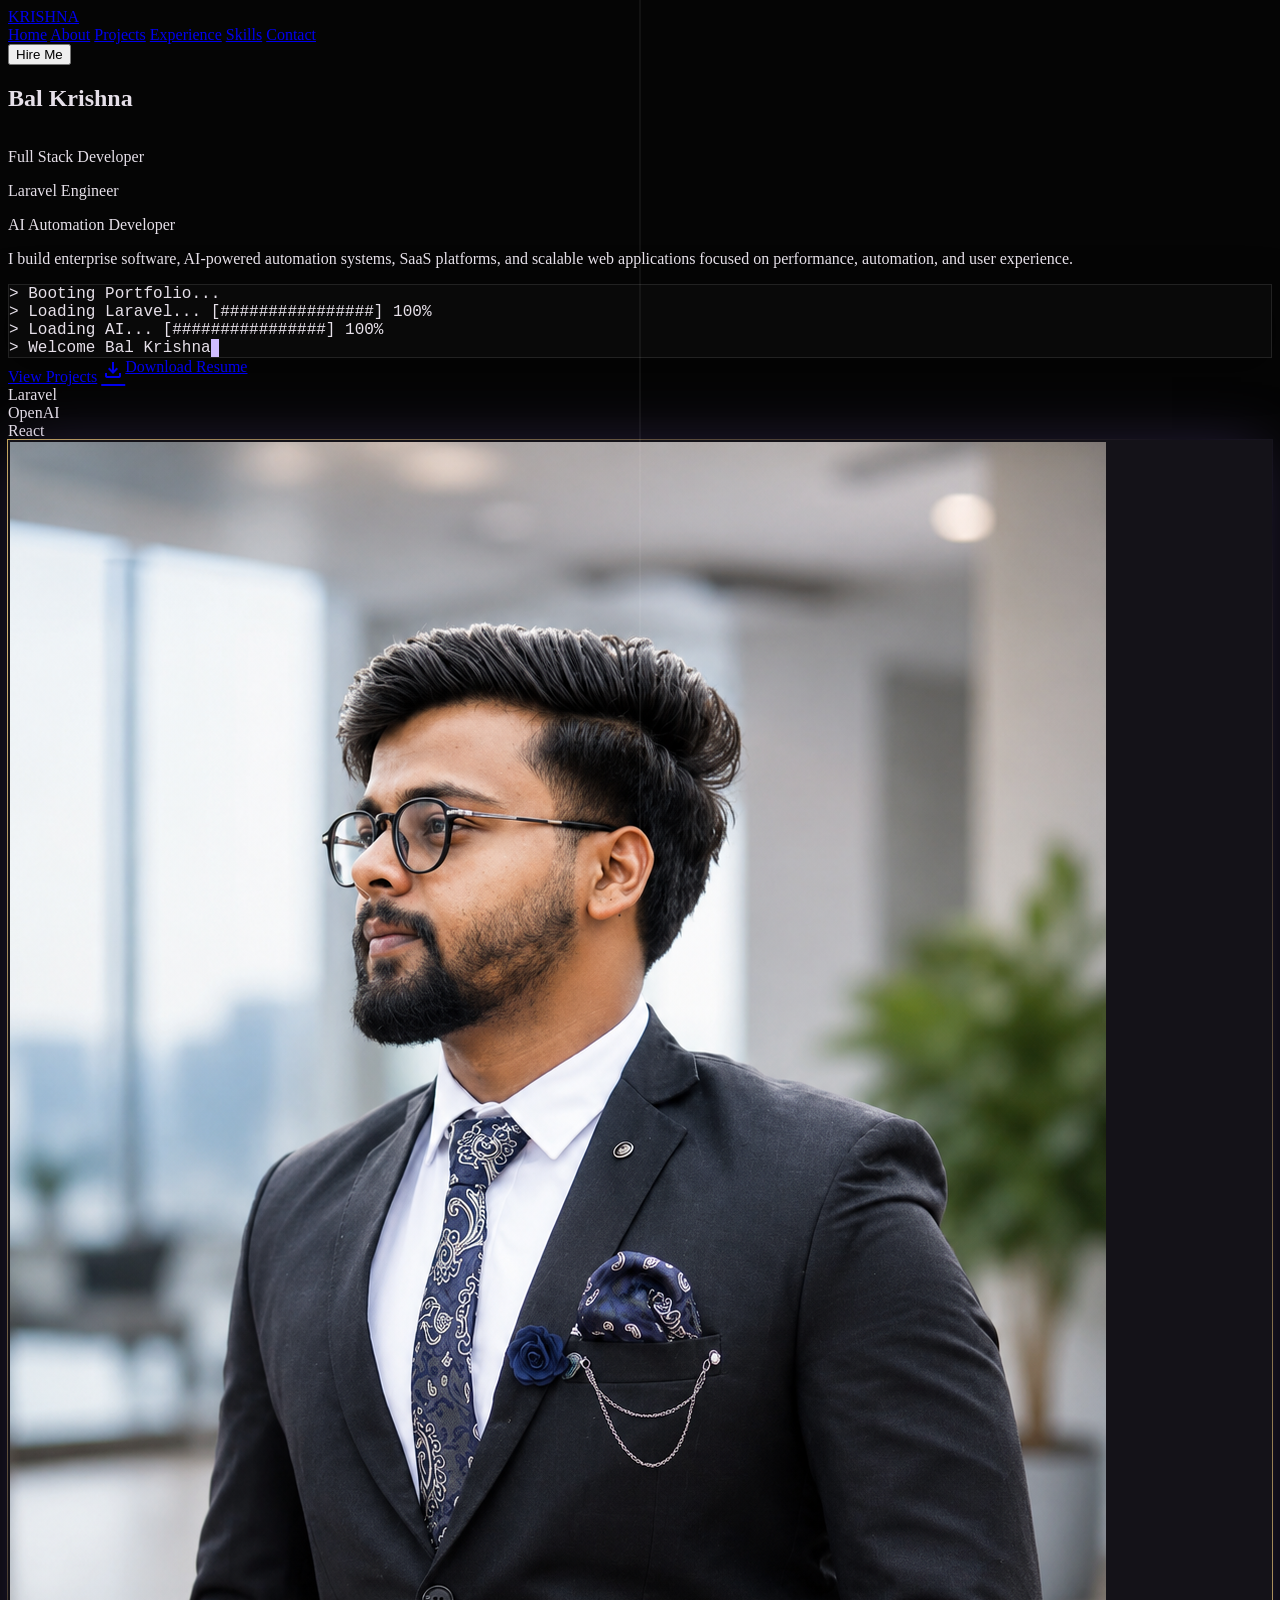
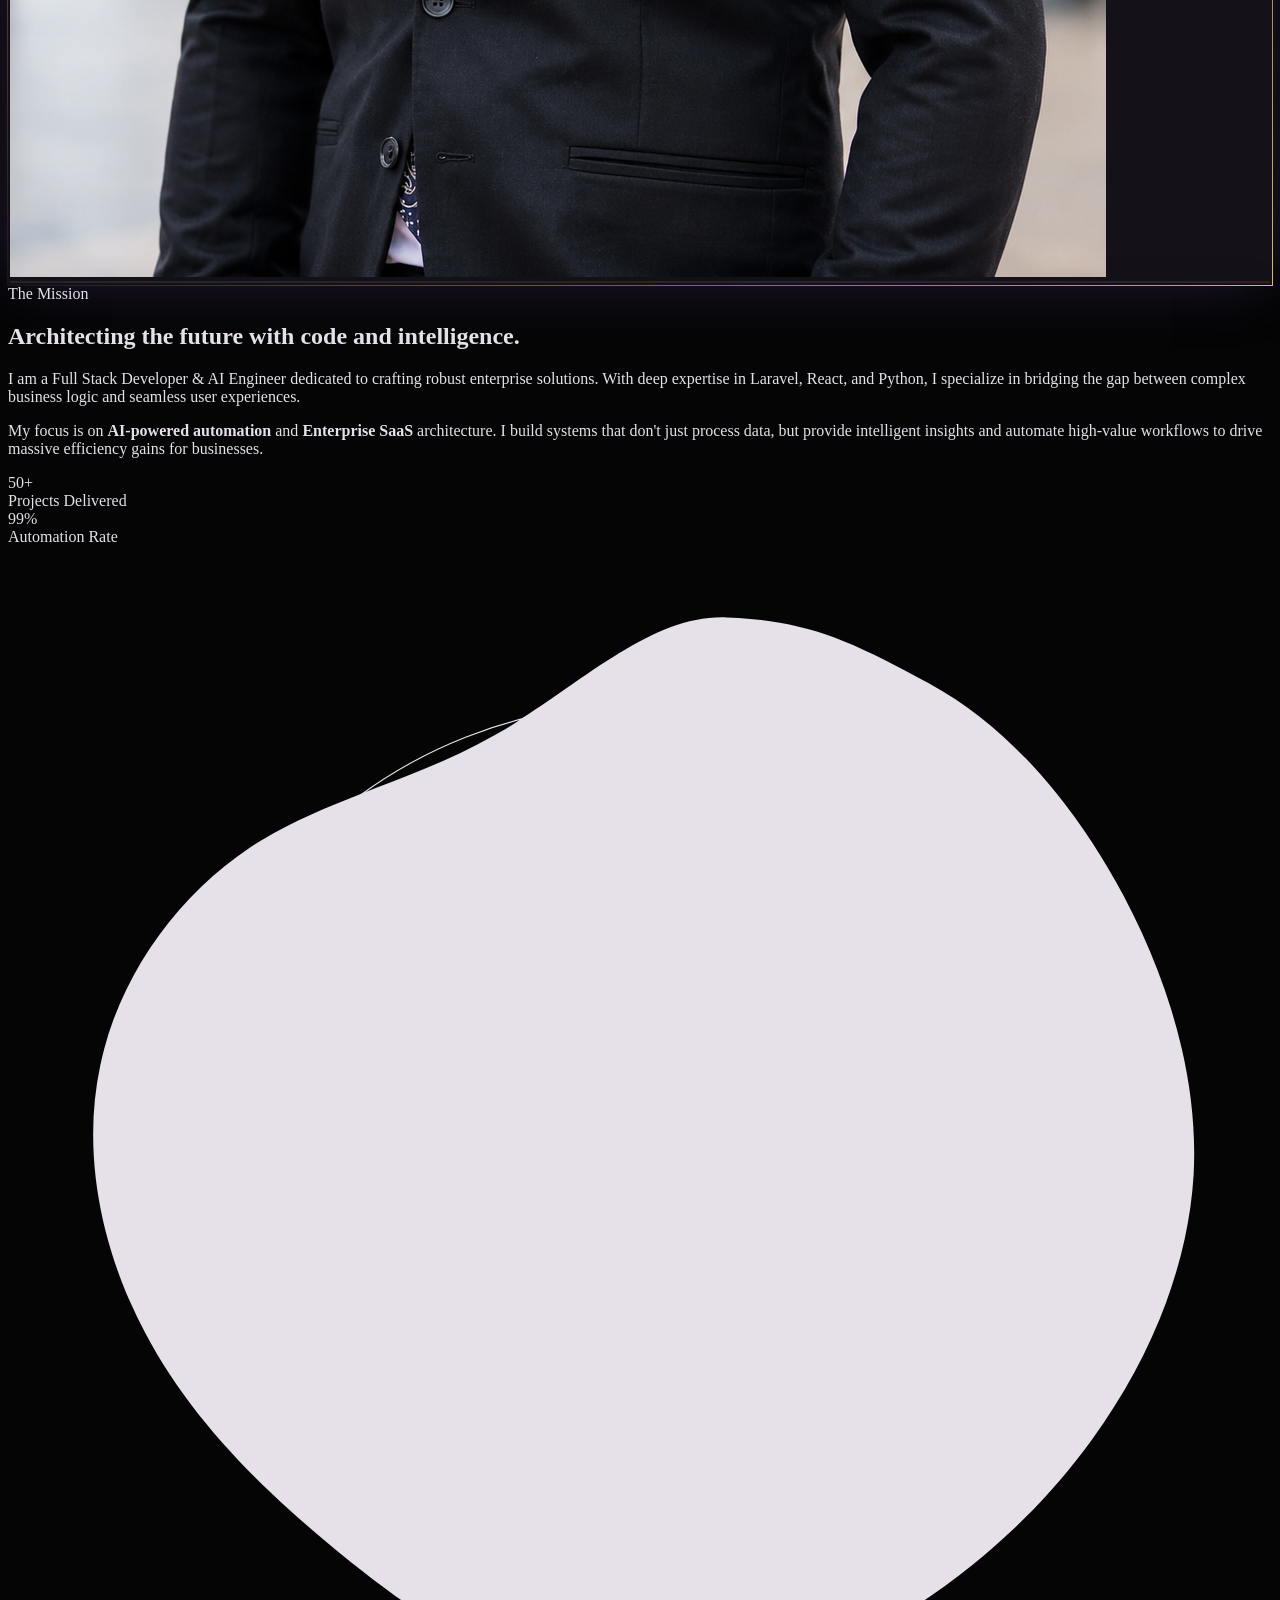
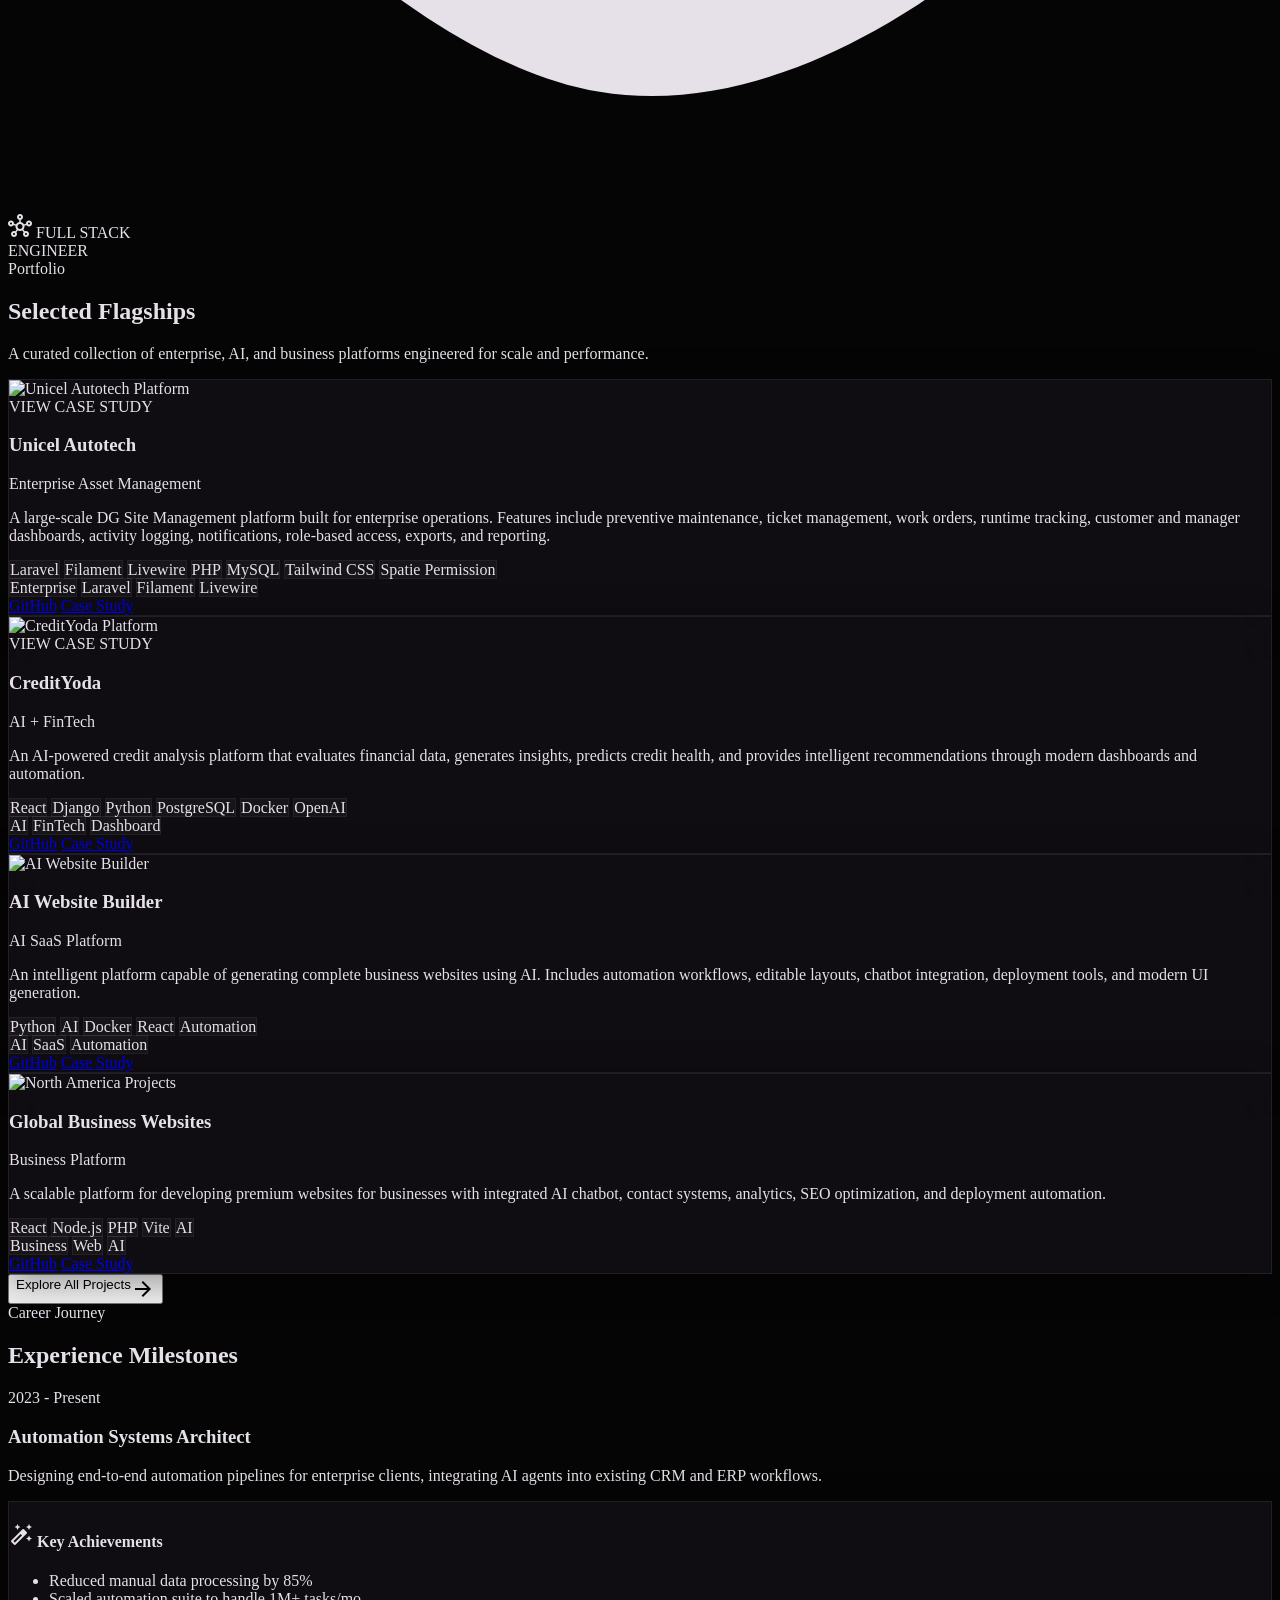
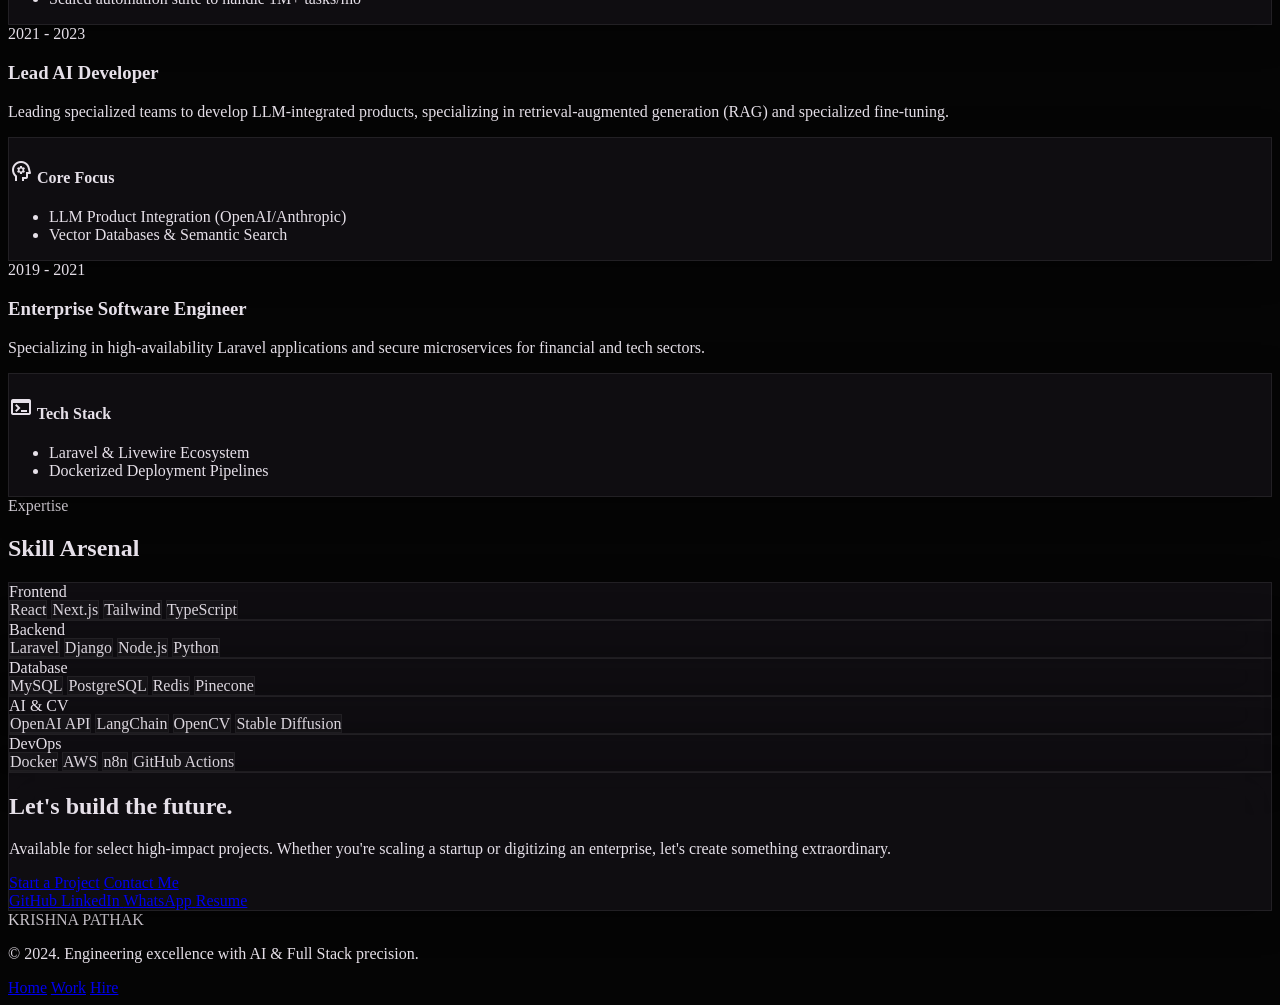
==== commit 02f2f5a0: "fix photo to png" ====
--- a/index.html
+++ b/index.html
@@ -322,7 +322,7 @@
 </div>
 <div class="relative group w-full max-w-[440px] aspect-[4/5] animated-border rounded-[2.5rem] overflow-hidden portrait-glow transform hover:scale-[1.02] transition-transform duration-700">
 <div class="absolute inset-0 bg-gradient-to-t from-background via-transparent to-transparent z-10 opacity-40"></div>
-<img alt="Bal Krishna Portrait" class="w-full h-full object-cover transition-all duration-1000 group-hover:scale-110" src="photo.jpg"/>
+<img alt="Bal Krishna Portrait" class="w-full h-full object-cover transition-all duration-1000 group-hover:scale-110" src="photo.png"/>
 <div class="absolute inset-0 glass-card opacity-0 group-hover:opacity-20 transition-opacity pointer-events-none"></div>
 </div>
 </div>
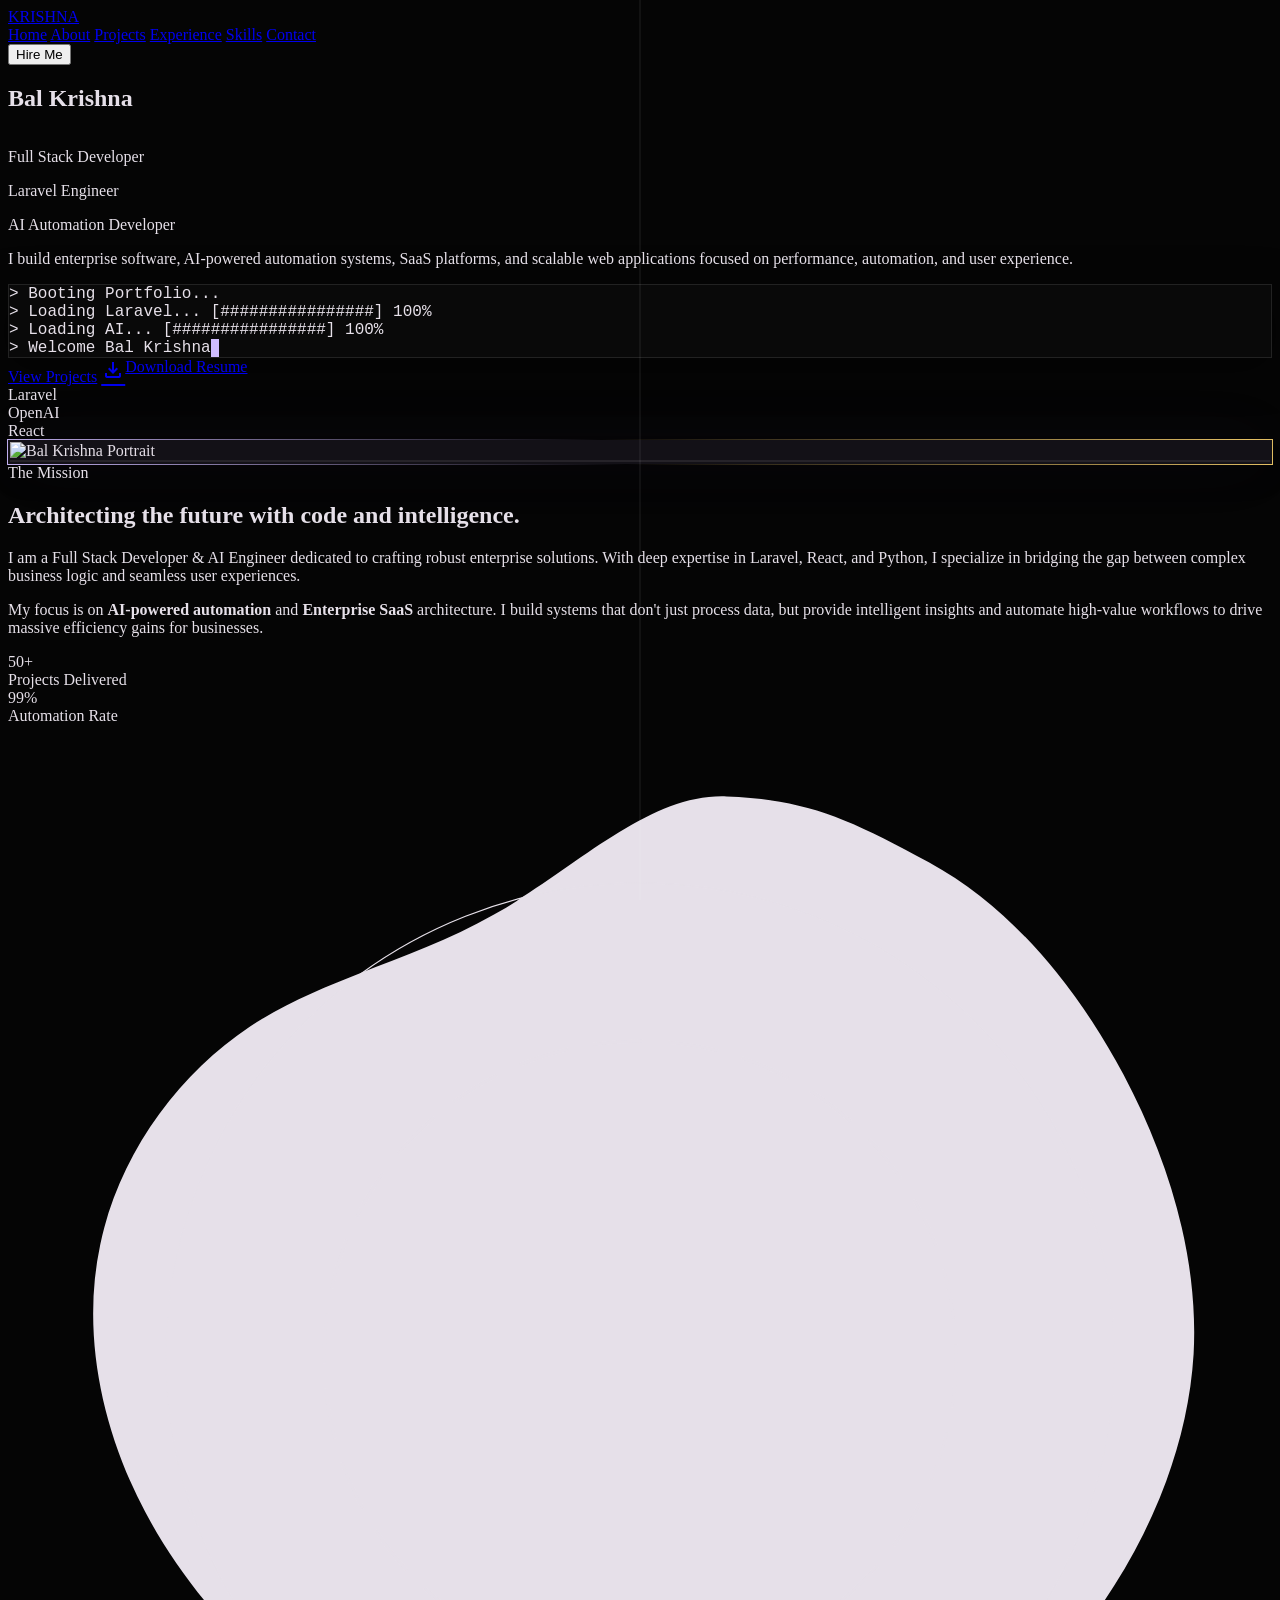
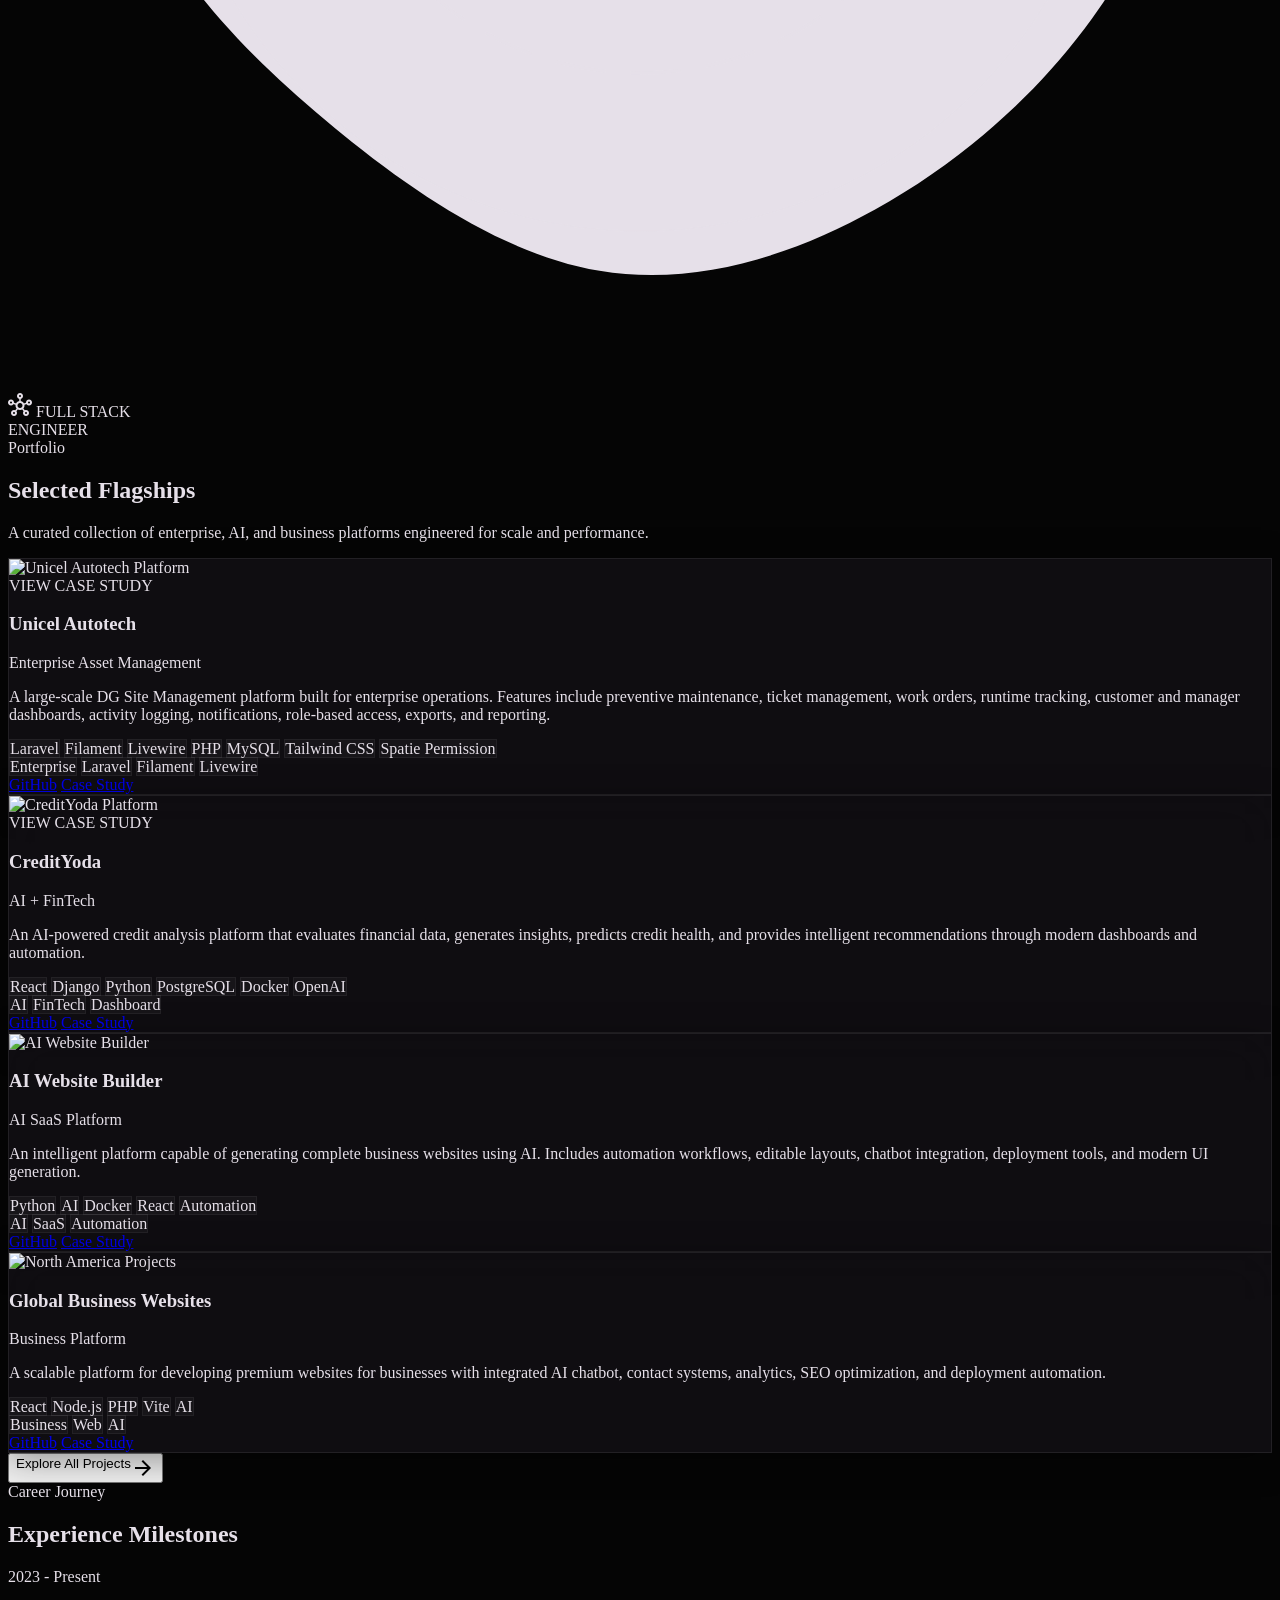
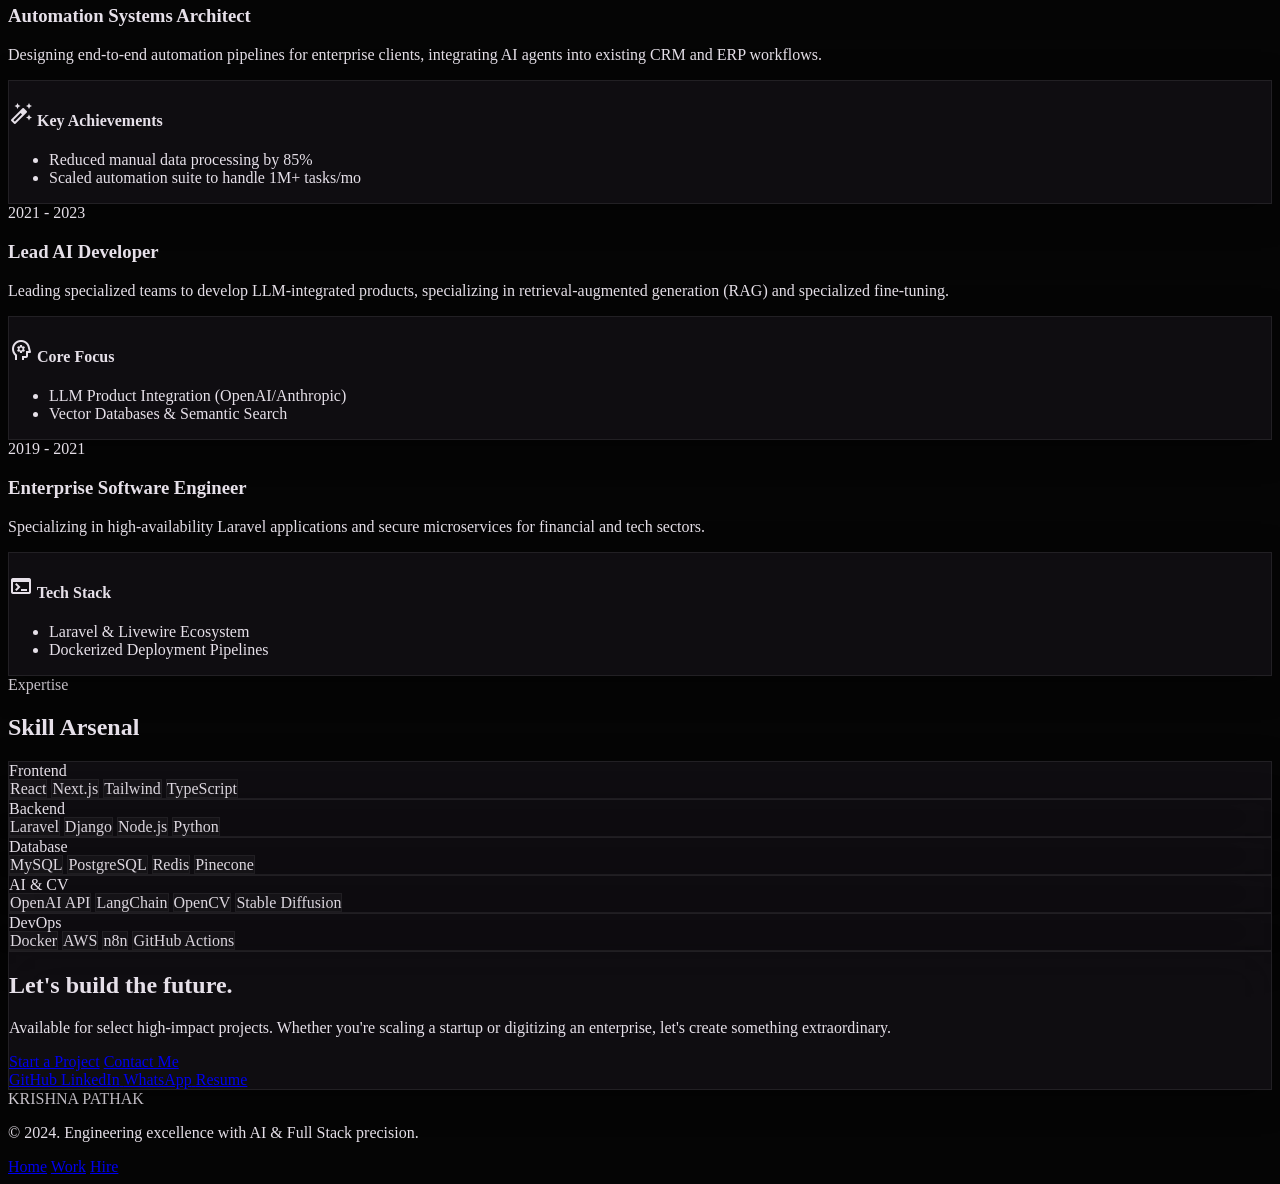
==== commit c0d4f950: "fix photo imgbb" ====
--- a/index.html
+++ b/index.html
@@ -322,7 +322,7 @@
 </div>
 <div class="relative group w-full max-w-[440px] aspect-[4/5] animated-border rounded-[2.5rem] overflow-hidden portrait-glow transform hover:scale-[1.02] transition-transform duration-700">
 <div class="absolute inset-0 bg-gradient-to-t from-background via-transparent to-transparent z-10 opacity-40"></div>
-<img alt="Bal Krishna Portrait" class="w-full h-full object-cover transition-all duration-1000 group-hover:scale-110" src="photo.png"/>
+<img alt="Bal Krishna Portrait" class="w-full h-full object-cover transition-all duration-1000 group-hover:scale-110" src="https://i.ibb.co/xtqmGcnB/Chat-GPT-Image-Jun-29-2026-02-15-18-PM.png"/>
 <div class="absolute inset-0 glass-card opacity-0 group-hover:opacity-20 transition-opacity pointer-events-none"></div>
 </div>
 </div>
